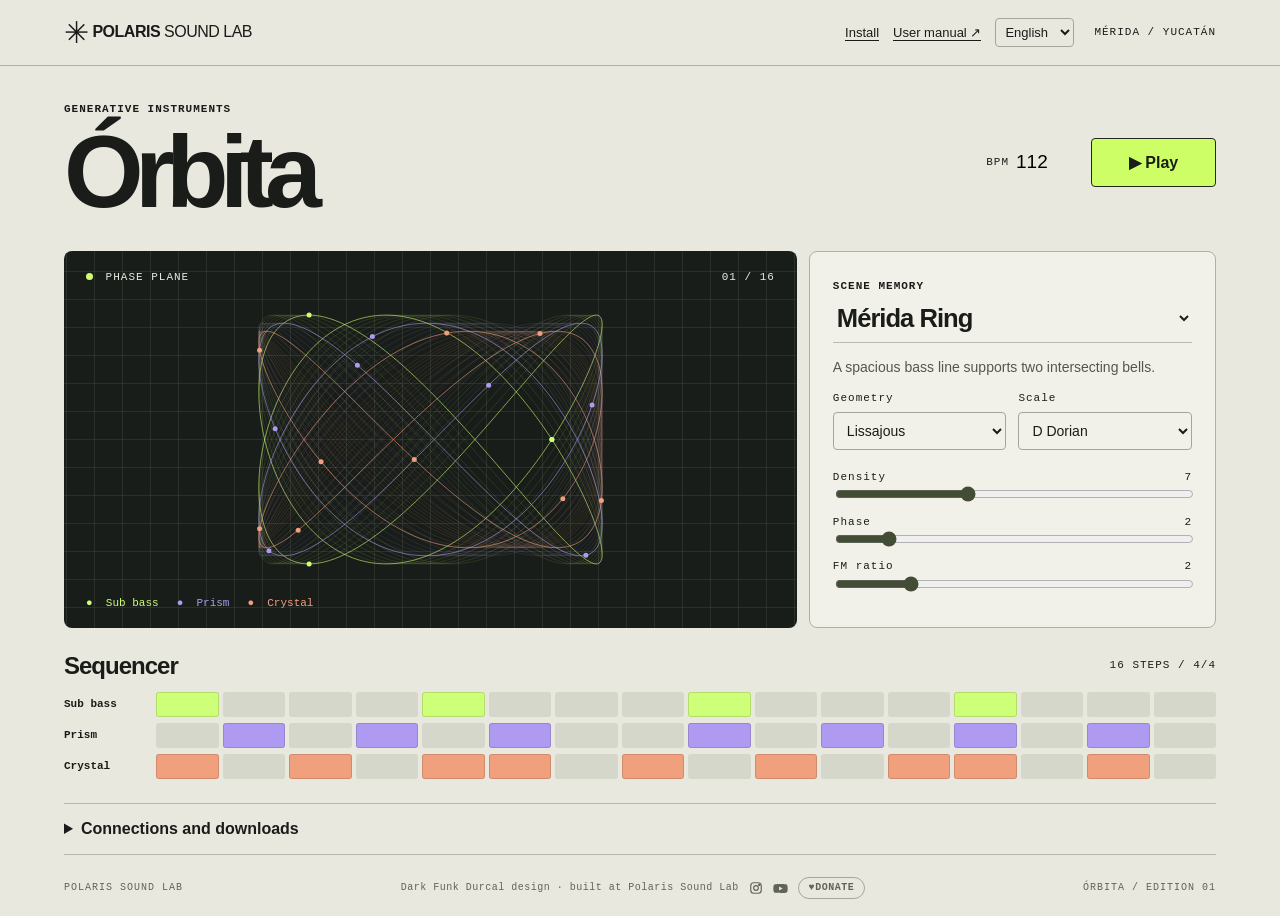
==== docs/index.html @ 74ba2cd2 "ORBITA: install guide page, illustrated 17-page manuals (EN, ES, EN+ES) with their sources, screensh" ====
<!doctype html><html lang="en"><meta charset="utf-8"><meta name="viewport" content="width=device-width,initial-scale=1"><meta name="theme-color" content="#171a18"><title>Órbita — Polaris Sound Lab</title><link rel="stylesheet" href="style.css">
<header><div class="brand"><b>✳</b> POLARIS <span>SOUND LAB</span></div><nav><a href="guide/">Instalar</a><a id="manual" href="Orbita-ES.pdf" target="_blank">Manual de usuario ↗</a><select id="language" aria-label="Idioma / Language"><option value="es">Español</option><option value="en">English</option></select></nav><span class="serial">MÉRIDA / YUCATÁN</span></header>
<main><section class="mast"><div><small>INSTRUMENTOS GENERATIVOS</small><h1>Órbita</h1></div><div class="transport"><label>BPM <input id="tempo" type="number" min="40" max="220" value="112"></label><button id="play" class="play">▶ &nbsp; Tocar</button></div></section>
<div class="rack"><section class="screen"><div class="screenhead"><span><i></i> PLANO DE FASE</span><output id="pos">01 / 16</output></div><canvas id="plot" aria-label="Órbitas de las tres voces y posiciones de sus notas"></canvas><div class="legend"><span class="c0">● &nbsp;Subgrave</span><span class="c1">● &nbsp;Prisma</span><span class="c2">● &nbsp;Cristal</span></div></section>
<section class="panel"><small>MEMORIA DE ESCENA</small><select id="scene" aria-label="Escena"></select><p id="desc"></p><div class="pair"><label>Geometría<select id="shape"><option>Lissajous</option><option>Rosa polar</option><option>Epiciclo</option></select></label><label>Escala<select id="scale"><option>Re dórico</option><option>Fa menor</option><option>La pentatónica</option></select></label></div><div class="sliders" id="sliders"></div></section></div>
<section class="seq"><div class="seqhead"><h2>Secuenciador</h2><small>16 PASOS / 4/4</small></div><div id="tracks"></div></section>
<details><summary>Conexiones y descargas</summary><div class="conn"><label>Salida MIDI <select id="out"><option value="">Sólo audio web</option></select></label><button id="connect">Detectar FM1 / MIDI</button><button id="midi">Exportar clip MIDI</button><a href="https://github.com/drophlex/ORBITA/releases/latest/download/ORBITA-mac.zip">Plug-in Mac (VST3 · AU) ↓</a><a href="Orbita-FM1.zip" download>Edición FM1 ↓</a><a href="guide/">Guía de instalación</a></div><p id="msg" role="status">Conecta el FM1 por USB y selecciona su salida para enviar las tres voces por los canales 1, 2 y 3. Escucha el hardware desde su propia salida.</p></details><footer>POLARIS SOUND LAB <span class="credit"><span>diseño de Dark Funk Durcal · construido en Polaris Sound Lab</span><a href="https://www.instagram.com/polaris.sound.lab/" target="_blank" rel="noopener" aria-label="Instagram"><svg viewBox="0 0 24 24" width="14" height="14" fill="none" stroke="currentColor" stroke-width="2"><rect x="3" y="3" width="18" height="18" rx="5"/><circle cx="12" cy="12" r="4"/><circle cx="17.5" cy="6.5" r="1" fill="currentColor"/></svg></a><a href="https://www.youtube.com/@PolarisSoundLab" target="_blank" rel="noopener" aria-label="YouTube"><svg viewBox="0 0 24 24" width="15" height="15" fill="currentColor"><path d="M23 7.2a3 3 0 0 0-2.1-2.1C19 4.6 12 4.6 12 4.6s-7 0-8.9.5A3 3 0 0 0 1 7.2 31 31 0 0 0 .5 12a31 31 0 0 0 .5 4.8 3 3 0 0 0 2.1 2.1c1.9.5 8.9.5 8.9.5s7 0 8.9-.5a3 3 0 0 0 2.1-2.1 31 31 0 0 0 .5-4.8 31 31 0 0 0-.5-4.8zM9.7 15.1V8.9l5.8 3.1z"/></svg></a><a class="don" href="https://www.paypal.com/donate/?business=drophlex%40gmail.com&amp;no_recurring=0&amp;item_name=ORBITA&amp;currency_code=USD" target="_blank" rel="noopener">♥ <span>DONAR</span></a></span><span>ÓRBITA / EDICIÓN 01</span></footer></main><script src="language.js"></script><script src="app.js"></script></html>
---- docs/style.css ----
*{box-sizing:border-box}body{margin:0;background:#e9e8df;color:#1a1c19;font:16px 'Inter',Arial,sans-serif}header,main{max-width:1320px;margin:auto;padding:0 5vw}header{display:flex;align-items:center;justify-content:space-between;height:66px;border-bottom:1px solid #b0b2a7}.brand{font-weight:900;letter-spacing:-.5px}.brand b{font:30px Arial;vertical-align:middle}.brand span{font-weight:400}.serial,small,label,.legend,.screenhead,footer,.track button{font:11px/1.4 'IBM Plex Mono',monospace;letter-spacing:1px}.mast,.seqhead,.screenhead,footer{display:flex;justify-content:space-between;align-items:center}.mast{padding:32px 0 24px}.mast small,.panel>small{font-weight:bold}h1{font-size:clamp(70px,8vw,118px);line-height:.95;letter-spacing:-.085em;margin:6px 0;font-weight:750}h1 span{font:18px Arial;vertical-align:top;margin-left:8px}.transport,.pair,.conn{display:flex;gap:12px;align-items:center}.transport label{display:flex;align-items:center;gap:5px}.transport input{background:transparent;border:0;font-size:19px;width:65px}button,select,a{font:inherit;color:inherit}button,select,.conn a{cursor:pointer;border:1px solid #a4a69b;border-radius:4px;padding:9px;background:transparent}.play{background:#cefe65;border:1px solid #24271d;min-width:125px;font-weight:700;padding:14px 20px}.rack{display:grid;grid-template-columns:1.8fr 1fr;gap:12px}.screen{background:#191d19;color:#e8ebe1;position:relative;border-radius:8px;min-height:370px;overflow:hidden}.screenhead,.legend{position:absolute;left:22px;right:22px;z-index:1}.screenhead{top:19px}.screenhead i{display:inline-block;width:7px;height:7px;background:#d0fc72;border-radius:100%;margin-right:5px}.legend{bottom:17px;display:flex;gap:18px;letter-spacing:0}.c0{color:#ceff78}.c1{color:#af9af1}.c2{color:#f1a07d}canvas{width:100%;height:100%;position:absolute;inset:0}.panel{border:1px solid #adb0a3;border-radius:8px;padding:23px;background:#f2f1e9}.panel>select{display:block;font-size:clamp(21px,2vw,30px);font-weight:bold;letter-spacing:-1px;width:100%;border:0;border-bottom:1px solid #b9bbad;border-radius:0;padding:9px 0}.panel p,details p{font-size:14px;line-height:1.45;color:#53584b}.pair label{flex:1;min-width:0}.pair select{display:block;font:14px Arial;width:100%;margin:5px 0 12px}.sliders label{display:block;margin:8px 0}.sliders output{float:right}.sliders input{width:100%;accent-color:#434c35;height:14px}.seq{margin:24px 0}.seqhead{margin-bottom:12px}.seqhead h2{font-size:24px;letter-spacing:-1px;margin:0}.track{display:grid;grid-template-columns:88px repeat(16,minmax(0,1fr));gap:4px;margin:6px 0}.track button{padding:0;height:25px;border:0;border-radius:3px;background:#d5d7cb}.track button:first-child{text-align:left;background:transparent;font-weight:bold;letter-spacing:0}.track button.on{background:var(--col);box-shadow:inset 0 0 0 1px #0002}.track button.current{outline:2px solid #363b30}.track.mute{opacity:.45}details{border-block:1px solid #b4b7aa;padding:16px 0}summary{cursor:pointer;font-weight:600}.conn{margin-top:15px;flex-wrap:wrap}.conn a{font-size:14px;text-decoration:none}footer{padding:22px 0;color:#606457;font-size:10px}button:focus-visible,select:focus-visible,a:focus-visible{outline:3px solid #8466aa}@media(max-width:720px){header,main{padding-inline:4vw}.mast{padding:20px 0 16px}.rack{grid-template-columns:1fr}.screen{min-height:295px}.panel{padding:15px}.sliders{display:grid;grid-template-columns:1fr 1fr;gap:12px}.track{grid-template-columns:61px repeat(16,minmax(0,1fr));gap:2px}.play{min-width:85px;padding:12px}.transport{gap:4px}.serial{font-size:9px}.legend{left:15px}.mast small{font-size:9px}.transport input{width:52px}.seq{margin:18px 0}}
@media(max-width:560px){.track{grid-template-columns:65px repeat(8,minmax(0,1fr));row-gap:3px;margin:10px 0}.track button{height:29px}.track button:first-child{grid-row:span 2;height:100%}.transport input{font-size:16px;width:49px}.legend{gap:12px}}
header nav{display:flex;align-items:center;gap:14px;margin-left:auto;margin-right:20px;font-size:13px}header nav a{text-decoration:none;border-bottom:1px solid}header nav select{padding:5px}@media(max-width:600px){header .serial{display:none}header nav{margin-right:0;gap:8px}.brand{font-size:13px}}

footer .credit{display:flex;align-items:center;gap:10px;letter-spacing:.5px}footer .credit a{color:#606457;text-decoration:none;display:inline-flex}footer .credit a:hover{color:#1a1c19}footer .don{border:1px solid #a4a69b;border-radius:99px;padding:3px 10px;font-weight:700}@media(max-width:720px){footer{flex-wrap:wrap;gap:8px}footer .credit>span{display:none}}
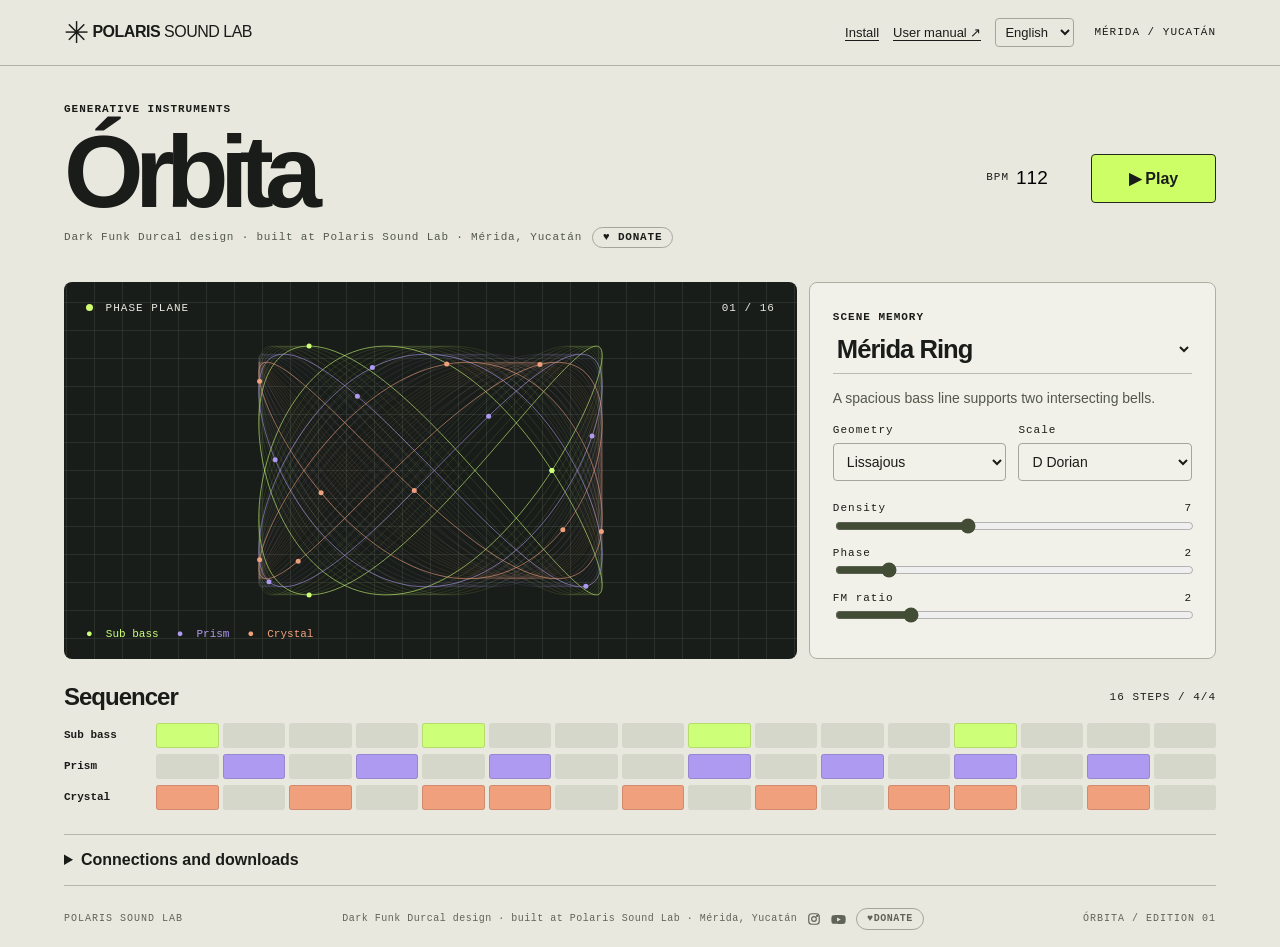
==== commit a5caf0b8: "ORBITA: 'Dark Funk Durcal design · built at Polaris Sound Lab · Mérida, Yucatán' with the donate but" ====
--- a/docs/index.html
+++ b/docs/index.html
@@ -1,7 +1,7 @@
 <!doctype html><html lang="en"><meta charset="utf-8"><meta name="viewport" content="width=device-width,initial-scale=1"><meta name="theme-color" content="#171a18"><title>Órbita — Polaris Sound Lab</title><link rel="stylesheet" href="style.css">
 <header><div class="brand"><b>✳</b> POLARIS <span>SOUND LAB</span></div><nav><a href="guide/">Instalar</a><a id="manual" href="Orbita-ES.pdf" target="_blank">Manual de usuario ↗</a><select id="language" aria-label="Idioma / Language"><option value="es">Español</option><option value="en">English</option></select></nav><span class="serial">MÉRIDA / YUCATÁN</span></header>
-<main><section class="mast"><div><small>INSTRUMENTOS GENERATIVOS</small><h1>Órbita</h1></div><div class="transport"><label>BPM <input id="tempo" type="number" min="40" max="220" value="112"></label><button id="play" class="play">▶ &nbsp; Tocar</button></div></section>
+<main><section class="mast"><div><small>INSTRUMENTOS GENERATIVOS</small><h1>Órbita</h1><div class="sig"><span>diseño de Dark Funk Durcal · creado en Polaris Sound Lab · Mérida, Yucatán</span><a class="don" href="https://www.paypal.com/donate/?business=drophlex%40gmail.com&amp;no_recurring=0&amp;item_name=ORBITA&amp;currency_code=USD" target="_blank" rel="noopener">♥ <span>DONAR</span></a></div></div><div class="transport"><label>BPM <input id="tempo" type="number" min="40" max="220" value="112"></label><button id="play" class="play">▶ &nbsp; Tocar</button></div></section>
 <div class="rack"><section class="screen"><div class="screenhead"><span><i></i> PLANO DE FASE</span><output id="pos">01 / 16</output></div><canvas id="plot" aria-label="Órbitas de las tres voces y posiciones de sus notas"></canvas><div class="legend"><span class="c0">● &nbsp;Subgrave</span><span class="c1">● &nbsp;Prisma</span><span class="c2">● &nbsp;Cristal</span></div></section>
 <section class="panel"><small>MEMORIA DE ESCENA</small><select id="scene" aria-label="Escena"></select><p id="desc"></p><div class="pair"><label>Geometría<select id="shape"><option>Lissajous</option><option>Rosa polar</option><option>Epiciclo</option></select></label><label>Escala<select id="scale"><option>Re dórico</option><option>Fa menor</option><option>La pentatónica</option></select></label></div><div class="sliders" id="sliders"></div></section></div>
 <section class="seq"><div class="seqhead"><h2>Secuenciador</h2><small>16 PASOS / 4/4</small></div><div id="tracks"></div></section>
-<details><summary>Conexiones y descargas</summary><div class="conn"><label>Salida MIDI <select id="out"><option value="">Sólo audio web</option></select></label><button id="connect">Detectar FM1 / MIDI</button><button id="midi">Exportar clip MIDI</button><a href="https://github.com/drophlex/ORBITA/releases/latest/download/ORBITA-mac.zip">Plug-in Mac (VST3 · AU) ↓</a><a href="Orbita-FM1.zip" download>Edición FM1 ↓</a><a href="guide/">Guía de instalación</a></div><p id="msg" role="status">Conecta el FM1 por USB y selecciona su salida para enviar las tres voces por los canales 1, 2 y 3. Escucha el hardware desde su propia salida.</p></details><footer>POLARIS SOUND LAB <span class="credit"><span>diseño de Dark Funk Durcal · construido en Polaris Sound Lab</span><a href="https://www.instagram.com/polaris.sound.lab/" target="_blank" rel="noopener" aria-label="Instagram"><svg viewBox="0 0 24 24" width="14" height="14" fill="none" stroke="currentColor" stroke-width="2"><rect x="3" y="3" width="18" height="18" rx="5"/><circle cx="12" cy="12" r="4"/><circle cx="17.5" cy="6.5" r="1" fill="currentColor"/></svg></a><a href="https://www.youtube.com/@PolarisSoundLab" target="_blank" rel="noopener" aria-label="YouTube"><svg viewBox="0 0 24 24" width="15" height="15" fill="currentColor"><path d="M23 7.2a3 3 0 0 0-2.1-2.1C19 4.6 12 4.6 12 4.6s-7 0-8.9.5A3 3 0 0 0 1 7.2 31 31 0 0 0 .5 12a31 31 0 0 0 .5 4.8 3 3 0 0 0 2.1 2.1c1.9.5 8.9.5 8.9.5s7 0 8.9-.5a3 3 0 0 0 2.1-2.1 31 31 0 0 0 .5-4.8 31 31 0 0 0-.5-4.8zM9.7 15.1V8.9l5.8 3.1z"/></svg></a><a class="don" href="https://www.paypal.com/donate/?business=drophlex%40gmail.com&amp;no_recurring=0&amp;item_name=ORBITA&amp;currency_code=USD" target="_blank" rel="noopener">♥ <span>DONAR</span></a></span><span>ÓRBITA / EDICIÓN 01</span></footer></main><script src="language.js"></script><script src="app.js"></script></html>
+<details><summary>Conexiones y descargas</summary><div class="conn"><label>Salida MIDI <select id="out"><option value="">Sólo audio web</option></select></label><button id="connect">Detectar FM1 / MIDI</button><button id="midi">Exportar clip MIDI</button><a href="https://github.com/drophlex/ORBITA/releases/latest/download/ORBITA-mac.zip">Plug-in Mac (VST3 · AU) ↓</a><a href="fm1/">Instalar en el FM1 ▸</a><a href="Orbita-FM1.zip" download>Edición FM1 ↓</a><a href="guide/">Guía de instalación</a></div><p id="msg" role="status">Conecta el FM1 por USB y selecciona su salida para enviar las tres voces por los canales 1, 2 y 3. Escucha el hardware desde su propia salida.</p></details><footer>POLARIS SOUND LAB <span class="credit"><span>diseño de Dark Funk Durcal · construido en Polaris Sound Lab</span><a href="https://www.instagram.com/polaris.sound.lab/" target="_blank" rel="noopener" aria-label="Instagram"><svg viewBox="0 0 24 24" width="14" height="14" fill="none" stroke="currentColor" stroke-width="2"><rect x="3" y="3" width="18" height="18" rx="5"/><circle cx="12" cy="12" r="4"/><circle cx="17.5" cy="6.5" r="1" fill="currentColor"/></svg></a><a href="https://www.youtube.com/@PolarisSoundLab" target="_blank" rel="noopener" aria-label="YouTube"><svg viewBox="0 0 24 24" width="15" height="15" fill="currentColor"><path d="M23 7.2a3 3 0 0 0-2.1-2.1C19 4.6 12 4.6 12 4.6s-7 0-8.9.5A3 3 0 0 0 1 7.2 31 31 0 0 0 .5 12a31 31 0 0 0 .5 4.8 3 3 0 0 0 2.1 2.1c1.9.5 8.9.5 8.9.5s7 0 8.9-.5a3 3 0 0 0 2.1-2.1 31 31 0 0 0 .5-4.8 31 31 0 0 0-.5-4.8zM9.7 15.1V8.9l5.8 3.1z"/></svg></a><a class="don" href="https://www.paypal.com/donate/?business=drophlex%40gmail.com&amp;no_recurring=0&amp;item_name=ORBITA&amp;currency_code=USD" target="_blank" rel="noopener">♥ <span>DONAR</span></a></span><span>ÓRBITA / EDICIÓN 01</span></footer></main><script src="language.js"></script><script src="app.js"></script></html>
--- a/docs/style.css
+++ b/docs/style.css
@@ -3,3 +3,4 @@
 header nav{display:flex;align-items:center;gap:14px;margin-left:auto;margin-right:20px;font-size:13px}header nav a{text-decoration:none;border-bottom:1px solid}header nav select{padding:5px}@media(max-width:600px){header .serial{display:none}header nav{margin-right:0;gap:8px}.brand{font-size:13px}}
 
 footer .credit{display:flex;align-items:center;gap:10px;letter-spacing:.5px}footer .credit a{color:#606457;text-decoration:none;display:inline-flex}footer .credit a:hover{color:#1a1c19}footer .don{border:1px solid #a4a69b;border-radius:99px;padding:3px 10px;font-weight:700}@media(max-width:720px){footer{flex-wrap:wrap;gap:8px}footer .credit>span{display:none}}
+.sig{display:flex;flex-wrap:wrap;align-items:center;gap:10px;margin:2px 0 10px;font:11px/1.4 'IBM Plex Mono',ui-monospace,monospace;letter-spacing:.8px;color:#53584b}.sig a{color:#53584b;text-decoration:none}.sig a:hover{color:#1a1c19}.sig .don{border:1px solid #a4a69b;border-radius:99px;padding:2px 10px;font-weight:700;color:#1a1c19}
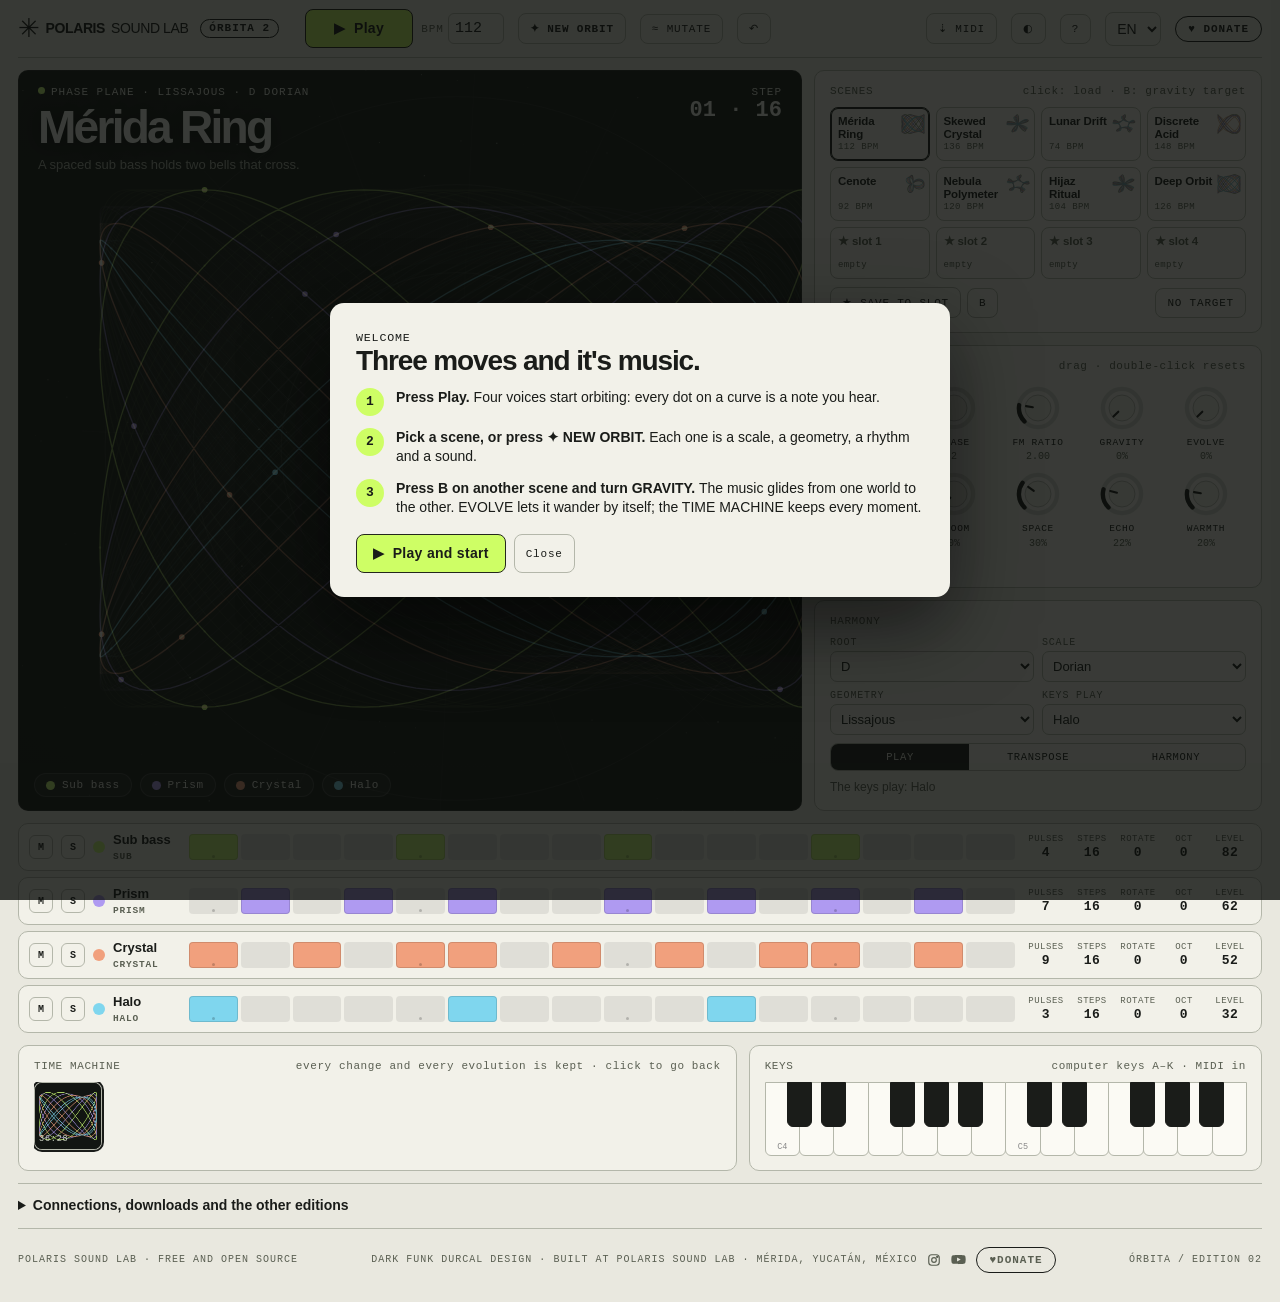
==== commit 72461fad: "ÓRBITA 2: one engine and one interface for the web and the plug-in - engine/orbita.h: four FM voices" ====
--- a/docs/index.html
+++ b/docs/index.html
@@ -1,7 +1,958 @@
-<!doctype html><html lang="en"><meta charset="utf-8"><meta name="viewport" content="width=device-width,initial-scale=1"><meta name="theme-color" content="#171a18"><title>Órbita — Polaris Sound Lab</title><link rel="stylesheet" href="style.css">
-<header><div class="brand"><b>✳</b> POLARIS <span>SOUND LAB</span></div><nav><a href="guide/">Instalar</a><a id="manual" href="Orbita-ES.pdf" target="_blank">Manual de usuario ↗</a><select id="language" aria-label="Idioma / Language"><option value="es">Español</option><option value="en">English</option></select></nav><span class="serial">MÉRIDA / YUCATÁN</span></header>
-<main><section class="mast"><div><small>INSTRUMENTOS GENERATIVOS</small><h1>Órbita</h1><div class="sig"><span>diseño de Dark Funk Durcal · creado en Polaris Sound Lab · Mérida, Yucatán</span><a class="don" href="https://www.paypal.com/donate/?business=drophlex%40gmail.com&amp;no_recurring=0&amp;item_name=ORBITA&amp;currency_code=USD" target="_blank" rel="noopener">♥ <span>DONAR</span></a></div></div><div class="transport"><label>BPM <input id="tempo" type="number" min="40" max="220" value="112"></label><button id="play" class="play">▶ &nbsp; Tocar</button></div></section>
-<div class="rack"><section class="screen"><div class="screenhead"><span><i></i> PLANO DE FASE</span><output id="pos">01 / 16</output></div><canvas id="plot" aria-label="Órbitas de las tres voces y posiciones de sus notas"></canvas><div class="legend"><span class="c0">● &nbsp;Subgrave</span><span class="c1">● &nbsp;Prisma</span><span class="c2">● &nbsp;Cristal</span></div></section>
-<section class="panel"><small>MEMORIA DE ESCENA</small><select id="scene" aria-label="Escena"></select><p id="desc"></p><div class="pair"><label>Geometría<select id="shape"><option>Lissajous</option><option>Rosa polar</option><option>Epiciclo</option></select></label><label>Escala<select id="scale"><option>Re dórico</option><option>Fa menor</option><option>La pentatónica</option></select></label></div><div class="sliders" id="sliders"></div></section></div>
-<section class="seq"><div class="seqhead"><h2>Secuenciador</h2><small>16 PASOS / 4/4</small></div><div id="tracks"></div></section>
-<details><summary>Conexiones y descargas</summary><div class="conn"><label>Salida MIDI <select id="out"><option value="">Sólo audio web</option></select></label><button id="connect">Detectar FM1 / MIDI</button><button id="midi">Exportar clip MIDI</button><a href="https://github.com/drophlex/ORBITA/releases/latest/download/ORBITA-mac.zip">Plug-in Mac (VST3 · AU) ↓</a><a href="fm1/">Instalar en el FM1 ▸</a><a href="Orbita-FM1.zip" download>Edición FM1 ↓</a><a href="guide/">Guía de instalación</a></div><p id="msg" role="status">Conecta el FM1 por USB y selecciona su salida para enviar las tres voces por los canales 1, 2 y 3. Escucha el hardware desde su propia salida.</p></details><footer>POLARIS SOUND LAB <span class="credit"><span>diseño de Dark Funk Durcal · construido en Polaris Sound Lab</span><a href="https://www.instagram.com/polaris.sound.lab/" target="_blank" rel="noopener" aria-label="Instagram"><svg viewBox="0 0 24 24" width="14" height="14" fill="none" stroke="currentColor" stroke-width="2"><rect x="3" y="3" width="18" height="18" rx="5"/><circle cx="12" cy="12" r="4"/><circle cx="17.5" cy="6.5" r="1" fill="currentColor"/></svg></a><a href="https://www.youtube.com/@PolarisSoundLab" target="_blank" rel="noopener" aria-label="YouTube"><svg viewBox="0 0 24 24" width="15" height="15" fill="currentColor"><path d="M23 7.2a3 3 0 0 0-2.1-2.1C19 4.6 12 4.6 12 4.6s-7 0-8.9.5A3 3 0 0 0 1 7.2 31 31 0 0 0 .5 12a31 31 0 0 0 .5 4.8 3 3 0 0 0 2.1 2.1c1.9.5 8.9.5 8.9.5s7 0 8.9-.5a3 3 0 0 0 2.1-2.1 31 31 0 0 0 .5-4.8 31 31 0 0 0-.5-4.8zM9.7 15.1V8.9l5.8 3.1z"/></svg></a><a class="don" href="https://www.paypal.com/donate/?business=drophlex%40gmail.com&amp;no_recurring=0&amp;item_name=ORBITA&amp;currency_code=USD" target="_blank" rel="noopener">♥ <span>DONAR</span></a></span><span>ÓRBITA / EDICIÓN 01</span></footer></main><script src="language.js"></script><script src="app.js"></script></html>
+<!doctype html>
+<html lang="en">
+<head>
+<meta charset="utf-8">
+<meta name="viewport" content="width=device-width,initial-scale=1,viewport-fit=cover">
+<meta name="theme-color" content="#171a18">
+<title>&#xd3;RBITA 2 &#xb7; Polaris Sound Lab</title>
+<meta name="description" content="&#xd3;RBITA 2: a generative FM instrument. Four voices play euclidean rhythms over a scale and draw their orbits. Free, for the web and as a VST3/AU plug-in.">
+<style>
+:root{--paper:#e9e8df;--card:#f2f1e9;--ink:#1a1c19;--mute:#5a5f52;--line:#b4b7aa;--screen:#121512;--screen2:#1b201b;--lime:#ceff78;--c0:#ceff78;--c1:#af9af1;--c2:#f1a07d;--c3:#7fd6ee;--accent:#cefe65;--mono:'IBM Plex Mono',ui-monospace,SFMono-Regular,Menlo,Consolas,monospace;--sans:'Inter',-apple-system,BlinkMacSystemFont,'Segoe UI',Arial,sans-serif;--r:10px}
+:root.night{--paper:#121412;--card:#1a1d1a;--ink:#e7eadf;--mute:#9aa091;--line:#353a33;--screen:#090b09;--screen2:#121512}
+*{box-sizing:border-box}html,body{margin:0;background:var(--paper);color:var(--ink);font:14px/1.4 var(--sans);-webkit-font-smoothing:antialiased}
+button,select,input{font:inherit;color:inherit}button{cursor:pointer}a{color:inherit}
+.mono,small,.lbl{font-family:var(--mono);letter-spacing:.8px}
+#app{max-width:1500px;margin:0 auto;padding:0 18px 20px}
+/* top bar */
+.top{display:flex;align-items:center;gap:14px;height:58px;border-bottom:1px solid var(--line);flex-wrap:nowrap}
+.brand{font-weight:900;letter-spacing:-.4px;white-space:nowrap;display:flex;align-items:center;gap:6px}.brand b{font:26px Arial}.brand span{font-weight:400}
+.brand em{font-style:normal;font-family:var(--mono);font-size:11px;letter-spacing:1px;border:1px solid var(--ink);border-radius:99px;padding:1px 8px;margin-left:6px}
+.transport{display:flex;align-items:center;gap:8px;margin-left:12px}
+.play{background:var(--accent);color:#1a1c19;border:1px solid #24271d;border-radius:8px;font-weight:800;min-width:108px;padding:9px 16px;letter-spacing:.3px}
+.play.on{background:#1a1c19;color:var(--accent)}
+.num{display:flex;align-items:center;gap:4px;font:11px var(--mono);letter-spacing:1px;color:var(--mute)}
+.num input{width:56px;background:transparent;border:1px solid var(--line);border-radius:6px;padding:6px;font:15px var(--mono);color:var(--ink);text-align:center}
+.tb{background:transparent;border:1px solid var(--line);border-radius:8px;padding:8px 11px;font:11px var(--mono);letter-spacing:.8px;white-space:nowrap}
+.tb:hover{border-color:var(--ink)}.tb.on{background:var(--ink);color:var(--paper);border-color:var(--ink)}
+.tb.big{font-weight:700}
+.sp{flex:1}
+.don{border:1px solid var(--ink);border-radius:99px;padding:6px 12px;font:700 11px var(--mono);letter-spacing:1px;text-decoration:none;white-space:nowrap}
+.don:hover{background:var(--ink);color:var(--paper)}
+select.lang{border:1px solid var(--line);background:transparent;border-radius:8px;padding:7px}
+/* main */
+.main{display:grid;grid-template-columns:minmax(0,1.75fr) minmax(330px,1fr);gap:12px;margin-top:12px}
+.screen{position:relative;background:radial-gradient(120% 90% at 50% 45%,var(--screen2),var(--screen));border-radius:var(--r);min-height:470px;overflow:hidden;color:#e8ebe1;box-shadow:inset 0 0 0 1px #ffffff10}
+.screen canvas{position:absolute;inset:0;width:100%;height:100%;cursor:crosshair}
+.ov{position:absolute;z-index:2;pointer-events:none;font:11px var(--mono);letter-spacing:1px}
+.ov.tl{left:20px;top:16px;max-width:60%}.ov.tr{right:20px;top:16px;text-align:right}
+.ov.tl h1{font:750 clamp(30px,3.6vw,52px)/1 var(--sans);letter-spacing:-.06em;margin:6px 0 6px;color:#f4f6ee;text-shadow:0 2px 18px #000c}
+.ov.tl p{font:13px/1.45 var(--sans);letter-spacing:0;color:#aab0a3;margin:0;max-width:440px}
+.ov i.dot{display:inline-block;width:7px;height:7px;border-radius:100%;background:var(--lime);margin-right:6px;vertical-align:1px}
+.ov.tr b{display:block;font:600 22px var(--mono);color:#f4f6ee;letter-spacing:0}
+.chips{position:absolute;left:16px;right:16px;bottom:14px;z-index:2;display:flex;gap:8px;flex-wrap:wrap}
+.chip{pointer-events:auto;background:#ffffff0c;border:1px solid #ffffff22;border-radius:99px;padding:5px 11px;color:#e8ebe1;font:11px var(--mono);letter-spacing:.6px;display:flex;align-items:center;gap:7px}
+.chip i{width:9px;height:9px;border-radius:100%;background:var(--col)}.chip.off{opacity:.35}.chip.sel{border-color:var(--col);background:#ffffff16}
+.gravbar{position:absolute;right:16px;bottom:14px;z-index:2;font:11px var(--mono);color:#cfd5c6;letter-spacing:1px;display:none;align-items:center;gap:8px;background:#0008;border-radius:99px;padding:5px 12px}
+.gravbar.show{display:flex}
+/* side */
+.side{display:flex;flex-direction:column;gap:12px;min-width:0}
+.card{background:var(--card);border:1px solid var(--line);border-radius:var(--r);padding:14px 15px}
+.card h3{margin:0 0 10px;font:700 11px var(--mono);letter-spacing:1.4px;display:flex;justify-content:space-between;align-items:center;gap:8px}
+.card h3 span{font-weight:400;color:var(--mute);letter-spacing:.6px}
+.scenes{display:grid;grid-template-columns:repeat(4,minmax(0,1fr));gap:6px}
+.sc{position:relative;border:1px solid var(--line);border-radius:8px;background:transparent;padding:7px 7px 6px;text-align:left;min-height:52px;display:flex;flex-direction:column;justify-content:space-between;overflow:hidden}
+.sc b{font:700 11.5px/1.15 var(--sans);letter-spacing:-.1px;padding-right:24px}.sc small{font-size:9px;color:var(--mute);letter-spacing:.4px}
+.sc canvas{position:absolute;right:3px;top:3px;width:26px;height:26px;opacity:.75}
+.sc.cur{border-color:var(--ink);box-shadow:inset 0 0 0 1px var(--ink)}.sc.tgt{background:repeating-linear-gradient(135deg,#0000 0 6px,#0000000c 6px 12px)}
+.sc.tgt::after{content:'B';position:absolute;right:6px;bottom:4px;font:700 10px var(--mono)}
+.sc.user b{color:var(--mute)}.sc.user.full b{color:var(--ink)}
+.row{display:flex;gap:6px;align-items:center;flex-wrap:wrap}.row.sb{justify-content:space-between}
+.hint{font-size:12px;color:var(--mute);margin:8px 0 0}
+.knobs{display:grid;grid-template-columns:repeat(5,minmax(0,1fr));gap:6px 4px}
+.knob{display:flex;flex-direction:column;align-items:center;gap:2px;user-select:none;touch-action:none;cursor:ns-resize;min-width:0}
+.knob svg{width:52px;height:52px;overflow:visible}.knob .lbl{font-size:9.5px;letter-spacing:.7px;text-align:center;white-space:nowrap;overflow:hidden;text-overflow:ellipsis;max-width:100%}
+.knob .val{font:10px var(--mono);color:var(--mute)}
+.knob.hero svg .arc{stroke:var(--ink)}
+.knob:focus-visible{outline:2px solid #8466aa;border-radius:8px}
+.sel2{display:grid;grid-template-columns:1fr 1fr;gap:8px}
+.sel2 label{display:flex;flex-direction:column;gap:3px;font:10px var(--mono);letter-spacing:.8px;color:var(--mute);min-width:0}
+.sel2 select{border:1px solid var(--line);border-radius:7px;padding:6px;background:transparent;font:13px var(--sans);letter-spacing:0;color:var(--ink);width:100%}
+.seg{display:flex;border:1px solid var(--line);border-radius:8px;overflow:hidden}.seg button{flex:1;border:0;background:transparent;padding:7px 4px;font:10.5px var(--mono);letter-spacing:.6px}.seg button.on{background:var(--ink);color:var(--paper)}
+/* lanes */
+.lanes{margin-top:12px;display:flex;flex-direction:column;gap:6px}
+.lane{display:grid;grid-template-columns:150px minmax(0,1fr) auto;gap:10px;align-items:center;background:var(--card);border:1px solid var(--line);border-radius:var(--r);padding:8px 10px;--col:var(--c0)}
+.lane.off{opacity:.5}.lane.sel{box-shadow:inset 3px 0 0 var(--col)}
+.lname{display:flex;align-items:center;gap:8px;min-width:0}
+.lname button.nm{border:0;background:transparent;font:700 13px var(--sans);padding:0;text-align:left;display:flex;align-items:center;gap:8px;min-width:0}
+.lname button.nm i{width:12px;height:12px;border-radius:100%;background:var(--col);flex:none;box-shadow:0 0 0 3px #0000}
+.lname small{font-size:9.5px;color:var(--mute)}
+.mbtn{border:1px solid var(--line);background:transparent;border-radius:6px;font:700 10px var(--mono);width:24px;height:24px;padding:0}
+.mbtn.on{background:var(--ink);color:var(--paper)}
+.cells{display:grid;gap:3px;grid-template-columns:repeat(16,minmax(0,1fr))}
+.cell{height:26px;border:0;border-radius:4px;background:#00000014;padding:0;position:relative}
+:root.night .cell{background:#ffffff12}
+.cell.on{background:var(--col);box-shadow:inset 0 0 0 1px #0002}
+.cell.now{outline:2px solid var(--ink);outline-offset:-1px}
+.cell.beat::before{content:'';position:absolute;left:50%;bottom:2px;width:3px;height:3px;margin-left:-1.5px;border-radius:100%;background:#0003}
+.cell.x{visibility:hidden}
+.lctl{display:flex;gap:4px;align-items:center}
+.mini{display:flex;flex-direction:column;align-items:center;font:9px var(--mono);letter-spacing:.5px;color:var(--mute);gap:1px;min-width:42px;user-select:none;touch-action:none;cursor:ns-resize}
+.mini b{font:600 13px var(--mono);color:var(--ink)}
+.mini:focus-visible{outline:2px solid #8466aa;border-radius:6px}
+.lctl select{border:1px solid var(--line);border-radius:6px;background:transparent;padding:4px;font:11px var(--mono)}
+/* drawer: one lane's sound */
+.drawer{margin-top:6px;background:var(--card);border:1px solid var(--line);border-radius:var(--r);padding:12px 14px;display:none}
+.drawer.open{display:block}
+.drawer .knobs{grid-template-columns:repeat(9,minmax(0,1fr))}
+.drawer h3{margin:0 0 10px;font:700 11px var(--mono);letter-spacing:1.4px;display:flex;align-items:center;gap:10px}
+/* bottom: time machine + keys */
+.bottom{display:grid;grid-template-columns:minmax(0,1.4fr) minmax(0,1fr);gap:12px;margin-top:12px}
+.tm{display:flex;gap:6px;overflow-x:auto;padding-bottom:4px;min-height:74px}
+.snap{flex:none;width:68px;height:68px;border:1px solid var(--line);border-radius:8px;background:var(--screen);position:relative;padding:0;overflow:hidden}
+.snap canvas{width:100%;height:100%}.snap small{position:absolute;left:4px;bottom:3px;color:#cfd5c6;font-size:8.5px}
+.snap.cur{outline:2px solid var(--ink)}
+.snap.empty{background:transparent;border-style:dashed;color:var(--mute);font:10px var(--mono);display:flex;align-items:center;justify-content:center;text-align:center}
+.keys{display:flex;height:74px;position:relative;user-select:none;touch-action:none}
+.k{flex:1;border:1px solid var(--line);border-radius:0 0 6px 6px;background:#fbfaf4;margin-right:-1px;position:relative}
+:root.night .k{background:#d9dcd2}
+.k.b{position:absolute;width:5.2%;height:60%;background:#1a1c19;border-color:#1a1c19;z-index:2;margin:0}
+.k.dn{background:var(--accent)!important}.k.held{background:#af9af1!important}
+.k span{position:absolute;bottom:3px;left:0;right:0;text-align:center;font:8.5px var(--mono);color:#888}
+/* connections */
+details.more{margin-top:12px;border-block:1px solid var(--line);padding:12px 0}
+details.more summary{cursor:pointer;font-weight:700}
+.links{display:flex;flex-wrap:wrap;gap:8px;margin-top:12px}.links a,.links button{border:1px solid var(--line);border-radius:8px;padding:8px 11px;text-decoration:none;background:transparent;font-size:13px}
+.links a:hover,.links button:hover{border-color:var(--ink)}
+#msg{font-size:12.5px;color:var(--mute);margin:10px 0 0}
+footer{display:flex;justify-content:space-between;align-items:center;gap:12px;padding:18px 0 4px;font:10px var(--mono);letter-spacing:1px;color:var(--mute);flex-wrap:wrap}
+footer .credit{display:flex;align-items:center;gap:10px}footer a{text-decoration:none;display:inline-flex}footer a:hover{color:var(--ink)}
+/* overlays */
+.veil{position:fixed;inset:0;background:#0b0d0bcc;z-index:50;display:none;align-items:center;justify-content:center;padding:20px}
+.veil.show{display:flex}
+.sheet{background:var(--card);color:var(--ink);border-radius:14px;max-width:620px;width:100%;padding:24px 26px;max-height:88vh;overflow:auto;box-shadow:0 30px 80px #0008}
+.sheet h2{margin:0 0 4px;font:800 28px/1.05 var(--sans);letter-spacing:-.04em}.sheet h4{margin:18px 0 6px;font:700 11px var(--mono);letter-spacing:1.3px}
+.sheet p,.sheet li{font-size:14px;line-height:1.5}.sheet ol{padding-left:20px;margin:6px 0}
+.sheet .go{margin-top:16px;display:flex;gap:8px;flex-wrap:wrap}
+.coachStep{display:flex;gap:12px;align-items:flex-start;margin:12px 0}.coachStep b{flex:none;width:28px;height:28px;border-radius:100%;background:var(--accent);color:#1a1c19;display:flex;align-items:center;justify-content:center;font:800 13px var(--mono)}
+.toast{position:fixed;left:50%;bottom:24px;transform:translateX(-50%) translateY(20px);background:#1a1c19;color:#eef1e6;border-radius:99px;padding:9px 16px;font:12px var(--mono);letter-spacing:.5px;opacity:0;transition:.25s;z-index:60;pointer-events:none}
+.toast.show{opacity:1;transform:translateX(-50%) translateY(0)}
+.plugonly{display:none}.isplug .plugonly{display:revert}.isplug .webonly{display:none}
+button:focus-visible,select:focus-visible,a:focus-visible,input:focus-visible{outline:2px solid #8466aa;outline-offset:1px}
+@media (max-width:1100px){.main{grid-template-columns:1fr}.screen{min-height:380px}.bottom{grid-template-columns:1fr}.drawer .knobs{grid-template-columns:repeat(6,minmax(0,1fr))}}
+@media (max-width:760px){#app{padding:0 10px 16px}.top{flex-wrap:wrap;height:auto;padding:8px 0;gap:8px}.transport{margin-left:0}.hidem{display:none}
+ .screen{min-height:320px}.lane{grid-template-columns:1fr;gap:6px}.lctl{flex-wrap:wrap}.knobs{grid-template-columns:repeat(5,minmax(0,1fr))}.drawer .knobs{grid-template-columns:repeat(4,minmax(0,1fr))}
+ .scenes{grid-template-columns:repeat(2,minmax(0,1fr))}.ov.tl{max-width:64%}.ov.tl h1{font-size:24px}.ov.tl p{display:none}.chips{bottom:10px}.gravbar{bottom:auto;top:84px;right:12px}}
+</style>
+</head>
+<body>
+<div id="app">
+<header class="top">
+  <div class="brand"><b>&#x2733;</b> POLARIS <span>SOUND LAB</span><em>&#xd3;RBITA 2</em></div>
+  <div class="transport">
+    <button id="play" class="play">&#x25b6;&nbsp; <span data-t>Play</span></button>
+    <label class="num">BPM <input id="bpm" type="number" min="40" max="220" value="112"></label>
+    <button id="sync" class="tb plugonly" data-t-title="Follow the DAW's tempo and transport">SYNC</button>
+  </div>
+  <button id="newOrbit" class="tb big" data-t-title="A new orbit: scale, geometry, rhythm and sound, all musical">&#x2726; <span data-t>NEW ORBIT</span></button>
+  <button id="mutate" class="tb hidem" data-t-title="Change a few things, keep the feel">&#x2248; <span data-t>MUTATE</span></button>
+  <button id="undo" class="tb hidem" data-t-title="Back one step in the time machine">&#x21b6;</button>
+  <div class="sp"></div>
+  <button id="drag" class="tb" data-t-title="Drag it onto a MIDI track (plug-in) or download it (web): 4 bars, one track per voice">&#x21e3; MIDI</button>
+  <button id="midiOut" class="tb plugonly" data-t-title="Send the notes out of the plug-in too, to play your other instruments (channels 1-4)">MIDI OUT</button>
+  <button id="theme" class="tb hidem" data-t-title="Paper or night">&#x25d0;</button>
+  <button id="helpBtn" class="tb" data-t-title="Quick guide">?</button>
+  <select id="lang" class="lang" aria-label="Language / Idioma"><option value="en">EN</option><option value="es">ES</option></select>
+  <a class="don" id="don" href="https://www.paypal.com/donate/?business=drophlex%40gmail.com&amp;no_recurring=0&amp;item_name=ORBITA&amp;currency_code=USD" target="_blank" rel="noopener">&#x2665; <span data-t>DONATE</span></a>
+</header>
+
+<div class="main">
+  <section class="screen" id="screen">
+    <canvas id="stage" aria-label="The orbits of the four voices"></canvas>
+    <div class="ov tl"><span><i class="dot"></i><span data-t>PHASE PLANE</span> &#xb7; <span id="geoName"></span></span><h1 id="sceneName">M&#xe9;rida Ring</h1><p id="sceneDesc"></p></div>
+    <div class="ov tr"><span data-t>STEP</span><b id="pos">01 &#xb7; 16</b><span id="evo"></span></div>
+    <div class="chips" id="chips"></div>
+    <div class="gravbar" id="gravbar">GRAVITY <b id="gravVal">0%</b> &#x2192; <span id="gravTgt"></span></div>
+  </section>
+  <aside class="side">
+    <div class="card"><h3><span class="t" data-t>SCENES</span><span data-t>click: load &#xb7; B: gravity target</span></h3><div class="scenes" id="scenes"></div>
+      <div class="row sb" style="margin-top:8px"><div class="row"><button class="tb" id="saveScene">&#x2605; <span data-t>SAVE TO SLOT</span></button><button class="tb" id="bMode" data-t-title="The next scene you click becomes GRAVITY's target">B</button></div><button class="tb" id="clearB" data-t>NO TARGET</button></div></div>
+    <div class="card"><h3><span data-t>MACROS</span><span data-t>drag &#xb7; double-click resets</span></h3><div class="knobs" id="macros"></div></div>
+    <div class="card"><h3><span data-t>HARMONY</span><span id="keyInfo"></span></h3>
+      <div class="sel2"><label><span data-t>ROOT</span><select id="root"></select></label><label><span data-t>SCALE</span><select id="scale"></select></label>
+      <label><span data-t>GEOMETRY</span><select id="geom"></select></label><label><span data-t>KEYS PLAY</span><select id="playLane"></select></label></div>
+      <div style="margin-top:8px" class="seg" id="keyMode"><button data-v="0" data-t>PLAY</button><button data-v="1" data-t>TRANSPOSE</button><button data-v="2" data-t>HARMONY</button></div>
+      <p class="hint" id="keyHint"></p></div>
+  </aside>
+</div>
+
+<section class="lanes" id="lanes"></section>
+<section class="drawer" id="drawer"><h3><i id="dDot" style="width:12px;height:12px;border-radius:100%;display:inline-block"></i><span id="dName"></span><select id="dModel" class="lang" style="padding:4px"></select><span class="sp"></span><button class="tb" id="dReset" data-t>RESET VOICE</button><button class="tb" id="dClose">&#x2715;</button></h3><div class="knobs" id="dKnobs"></div></section>
+
+<div class="bottom">
+  <div class="card"><h3><span data-t>TIME MACHINE</span><span data-t>every change and every evolution is kept &#xb7; click to go back</span></h3><div class="tm" id="tm"></div></div>
+  <div class="card"><h3><span data-t>KEYS</span><span id="kbInfo" data-t>computer keys A&#x2013;K &#xb7; MIDI in</span></h3><div class="keys" id="keys"></div></div>
+</div>
+
+<details class="more webonly" id="more"><summary data-t>Connections, downloads and the other editions</summary>
+  <div class="links">
+    <label class="num"><span data-t>MIDI OUTPUT</span> <select id="out" style="border:1px solid var(--line);border-radius:8px;padding:7px;background:transparent"><option value="" data-t>Browser audio only</option></select></label>
+    <button id="connect" data-t>Find FM-1 / MIDI</button>
+    <a href="https://github.com/drophlex/ORBITA/releases/latest/download/ORBITA-mac.zip"><span data-t>Mac plug-in (VST3 &#xb7; AU)</span> &#x2193;</a>
+    <a href="firmware/"><span data-t>&#xd3;RBITA on the FM-1 (beta)</span> &#x25b8;</a>
+    <a href="fm1/"><span data-t>Voices for the FM-1</span> &#x25b8;</a>
+    <a href="guide/"><span data-t>Install guide</span></a>
+    <a id="manual" href="Orbita-EN.pdf" target="_blank" rel="noopener"><span data-t>Manual</span> &#x2197;</a>
+    <a href="classic/"><span data-t>&#xd3;RBITA 1 (classic)</span></a>
+    <a href="https://github.com/drophlex/ORBITA">GitHub &#x2197;</a>
+  </div>
+  <p id="msg" data-t>Connect the FM-1 by USB and pick its output: the four voices go out on channels 1 to 4.</p>
+</details>
+
+<footer><span>POLARIS SOUND LAB &#xb7; <span data-t>FREE AND OPEN SOURCE</span></span>
+  <span class="credit"><span>DARK FUNK DURCAL DESIGN &#xb7; <span data-t>BUILT AT POLARIS SOUND LAB &#xb7; M&#xc9;RIDA, YUCAT&#xc1;N, M&#xc9;XICO</span></span>
+  <a href="https://www.instagram.com/polaris.sound.lab/" target="_blank" rel="noopener" aria-label="Instagram @polaris.sound.lab"><svg viewBox="0 0 24 24" width="14" height="14" fill="none" stroke="currentColor" stroke-width="2"><rect x="3" y="3" width="18" height="18" rx="5"/><circle cx="12" cy="12" r="4"/><circle cx="17.5" cy="6.5" r="1" fill="currentColor"/></svg></a>
+  <a href="https://www.youtube.com/@PolarisSoundLab" target="_blank" rel="noopener" aria-label="YouTube @PolarisSoundLab"><svg viewBox="0 0 24 24" width="15" height="15" fill="currentColor"><path d="M23 7.2a3 3 0 0 0-2.1-2.1C19 4.6 12 4.6 12 4.6s-7 0-8.9.5A3 3 0 0 0 1 7.2 31 31 0 0 0 .5 12a31 31 0 0 0 .5 4.8 3 3 0 0 0 2.1 2.1c1.9.5 8.9.5 8.9.5s7 0 8.9-.5a3 3 0 0 0 2.1-2.1 31 31 0 0 0 .5-4.8 31 31 0 0 0-.5-4.8zM9.7 15.1V8.9l5.8 3.1z"/></svg></a>
+  <a class="don" href="https://www.paypal.com/donate/?business=drophlex%40gmail.com&amp;no_recurring=0&amp;item_name=ORBITA&amp;currency_code=USD" target="_blank" rel="noopener">&#x2665; <span data-t>DONATE</span></a></span>
+  <span>&#xd3;RBITA / <span data-t>EDITION</span> 02</span></footer>
+</div>
+
+<div class="veil" id="coach"><div class="sheet">
+  <small data-t>WELCOME</small><h2 data-t>Three moves and it's music.</h2>
+  <div class="coachStep"><b>1</b><div><strong data-t>Press Play.</strong> <span data-t>Four voices start orbiting: every dot on a curve is a note you hear.</span></div></div>
+  <div class="coachStep"><b>2</b><div><strong data-t>Pick a scene, or press &#x2726; NEW ORBIT.</strong> <span data-t>Each one is a scale, a geometry, a rhythm and a sound.</span></div></div>
+  <div class="coachStep"><b>3</b><div><strong data-t>Press B on another scene and turn GRAVITY.</strong> <span data-t>The music glides from one world to the other. EVOLVE lets it wander by itself; the TIME MACHINE keeps every moment.</span></div></div>
+  <div class="go"><button class="play" id="coachGo">&#x25b6;&nbsp; <span data-t>Play and start</span></button><button class="tb" id="coachSkip" data-t>Close</button></div>
+</div></div>
+
+<div class="veil" id="help"><div class="sheet" id="helpBody"></div></div>
+<div class="toast" id="toast"></div>
+<script>
+const WASM_B64 = "AGFzbQEAAAABXBBgAX0AYAF/AX9gAn99AGABfwBgBH9/f38AYAR/fX19AGADf39/AGACf38Bf2AAAX9gAABgAn9/AGAFf39/fX8AYAR/f39/AX9gA399fwF9YAJ/fwF9YAN/f30AAy4tAAECAwMDBAUGAQcICAgIAgIJCQkDCgQGCwoGCAgICAcMDQgIDggJBwEHDwEBBQYBAYAEgAQGCQF/[base64]/AsAQfCOgIAAEIGAgIAAGkEAQfCOgIAANgKYx5aBAEHwjoCAACAAEIKAgIAAC9kKAQJ/IABBADoAhAwgAEGAgO65BDYCACAAQYgMakEAQYgi/AsAQaBqIQEDQCAAIAFqIgJB9MMAakIANwIAIAJB8MMAakEAOgAAIAJB/[base64]/PPO778/[base64]/[base64]/AM2AuC1lgEgAEIANwLktZYBIABB7LWWAWpCADcCACAAQfS1lgFqQgA3AgAgAEGAgID8AzYC/LWWASAAQgA3A4C2lgEgAEGItpYBakIANwMAIABBkLaWAWpCADcDACAAQYCAgPwDNgKYtpYBIABCADcCnLaWASAAQaS2lgFqQgA3AgAgAEGstpYBakIANwIAIABBgICA/AM2ArS2lgEgAEHItpYBakIANwMAIABBwLaWAWpCADcDACAAQgA3A7i2lgEgAEIANwLUtpYBIABBgICA/AM2AtC2lgEgAEHctpYBakIANwIAIABB5LaWAWpCADcCACAAQey2lgFqQgA3AgAgAEH0tpYBakIANwIAIABB/LaWAWpBADYCACAAQQE6AMy3lgEgAEEBOgC8t5YBIABBAToArLeWASAAQQE6AJy3lgEgAEGAgID8AzYCmLeWASAAQYCAgPwDNgKot5YBIABBgICA/[base64]/[base64]/D9dT6SIAiUQxhyMT+SIAiUQwAAgD+SIQgCQAJAIAlDAAD+QpIiCYtDAAAAT11FDQAgCaghCgwBC0GAgICAeCEKCyAAQfwuakMAAIA/IAggCkEXdL6UkyIIOAIAIARBADoAACADQgA3AAAgBUEANgAAIABBhC9qQQA6AAAgAEGgL2pCADcDACAAQZwvakF/[base64]/PPO778/[base64]/DBqIAcpAAA3AAAgAEHIMWpBmrPm9AM2AgAgAEHAMWpCzZmz7rPmzJk/NwMAIABBuDFqQoCAgICg4fWRPDcDACAAQbQxakEANgIAIABBrDFqQoCAgPzzzu+/PzcCACAAQdQxakIANwIAIABBzDFqQgA3AgAgAEHYMWogCDgCACAAQdwxaiABOAIAIARBADoAACADQgA3AAAgBUEANgAAIABB4DFqQQA6AAAgAEH8MWpCADcCACAAQfgxakF/[base64]/PPO778/[base64]/NwIAIABBlDRqQoCAgICg4fWRPDcCACAAQZA0akEANgIAIABBiDRqQoCAgPzzzu+/PzcDACAAQbA0akIANwMAIABBqDRqQgA3AwAgAEG0NGogCDgCACAAQbg0aiABOAIAIARBADoAACADQgA3AAAgBUEANgAAIABBvDRqQQA6AAAgAEHYNGpCADcDACAAQdQ0akF/[base64]/PPO778/[base64]/NwMAIABB8DZqQoCAgICg4fWRPDcDACAAQew2akEANgIAIABB5DZqQoCAgPzzzu+/PzcCACAAQYw3akIANwIAIABBhDdqQgA3AgAgAEGQN2ogCDgCACAAQZQ3aiABOAIAIARBADoAACADQgA3AAAgBUEANgAAIABBmDdqQQA6AAAgAEG0N2pCADcCACAAQbA3akF/[base64]/PPO778/[base64]/NwIAIABBzDlqQoCAgICg4fWRPDcCACAAQcg5akEANgIAIABBwDlqQoCAgPzzzu+/PzcDACAAQeg5akIANwMAIABB4DlqQgA3AwAgAEHsOWogCDgCACAAQfA5aiABOAIAIARBADoAACADQgA3AAAgBUEANgAAIABB9DlqQQA6AAAgAEGQOmpCADcDACAAQYw6akF/NgIAIABBmDpqQgA3AwAgAEGgOmpCADcDACAAQag6akIANwMAIABBsDpqQQA2AgAgAkIANwALIAJBADsBCCAAIAIpAQg3APU5IABB/TlqIAYpAQA3AAAgAEGEOmogBykAADcAACAAQdA6akGas+b0AzYCACAAQcg6akLNmbPus+bMmT83AwAgAEHAOmpCgICAgKDh9ZE8NwMAIABBvDpqQQA2AgAgAEG0OmpCgICA/PPO778/[base64]/NwMAIABBqDxqQoCAgICg4fWRPDcDACAAQaQ8akEANgIAIABBnDxqQoCAgPzzzu+/PzcCACAAQcQ8akIANwIAIABBvDxqQgA3AgAgAEHIPGogCDgCACAAQcw8aiABOAIAIARBADoAACADQgA3AAAgBUEANgAAIABB0DxqQQA6AAAgAEHsPGpCADcCACAAQeg8akF/[base64]/PPO778/[base64]/NwIAIABBhD9qQoCAgICg4fWRPDcCACAAQYA/akEANgIAIABB+D5qQoCAgPzzzu+/PzcDACAAQaA/akIANwMAIABBmD9qQgA3AwAgAEGkP2ogCDgCACAAQag/aiABOAIAIARBADoAACADQgA3AAAgBUEANgAAIABBrD9qQQA6AAAgAEHIP2pCADcDACAAQcQ/akF/NgIAIABB0D9qQgA3AwAgAEHYP2pCADcDACAAQeA/akIANwMAIABB6D9qQQA2AgAgAkIANwALIAJBADsBCCAAIAIpAQg3AK0/IABBtT9qIAYpAQA3AAAgAEG8P2ogBykAADcAACAAQYjAAGpBmrPm9AM2AgAgAEGAwABqQs2Zs+6z5syZPzcDACAAQfg/akKAgICAoOH1kTw3AwAgAEH0P2pBADYCACAAQew/[base64]/MAAakGas+b0AzYCACAAQfTAAGpCzZmz7rPmzJk/NwIAIABB7MAAakKAgICAoOH1kTw3AgAgAEHowABqQQA2AgAgAEHgwABqQoCAgPzzzu+/[base64]/PPO778/NwIAIABB/MEAakIANwIAIABB9MEAakIANwIAIABBgMIAaiAIOAIAIABBhMIAaiABOAIAIARBADoAACADQgA3AAAgBUEANgAAIABBiMIAakEAOgAAIABBpMIAakIANwIAIABBoMIAakF/[base64]/NwMAIABByMMAakKAgICAoOH1kTw3AwAgAEHEwwBqQQA2AgAgAEG8wwBqQoCAgPzzzu+/PzcCACAAQeTDAGpCADcCACAAQdzDAGpCADcCACAAQejDAGogCDgCACAAQezDAGogATgCACAAQZjZAGpBAEGA6jD8CwAgAEGcwzFqQQBBgOow/AsAIABBzK3iAGpBAEGAgAH8CwAgAEHQreMAakEAQYCAAfwLACAAQbiekwFqQQBBgJYB/AsAIABB2K3kAGpBAEGA7gX8CwAgAEHcm+oAakEAQYDuBfwLACAAQeCJ8ABqQQBBgO4F/AsAIABB5Pf1AGpBAEGA7gX8CwAgAEHo5fsAakEAQYDuBfwLACAAQezTgQFqQQBBgO4F/[base64]/w8gBEH/D0gbIgRBCCAEQQhKGzYCAAJAAkAgAUOpE1A8lCIIi0MAAABPXUUNACAIqCEEDAELQYCAgIB4IQQLIABB4LSWAWogBEH/DyAEQf8PSBsiBEEIIARBCEobNgIAAkACQCABQ/rtazuUIgiLQwAAAE9dRQ0AIAioIQQMAQtBgICAgHghBAsgAEHQtJYBaiAEQf8PIARB/w9IGyIEQQggBEEIShs2AgACQAJAIAFDdQKaO5QiCItDAAAAT11FDQAgCKghBAwBC0GAgICAeCEECyAAQcC0lgFqIARB/w8gBEH/D0gbIgRBCCAEQQhKGzYCAEMAAPxCQzuquL8gAUOPwvU9lEMAAIA/l5UiCCAIQwAA/[base64]/[base64]/lo+H10T03AgAgAEG0AmpCmrPm8IOAgIA/NwIAIABBxAFqQdLw+vgDNgIAIABB3AFqQoCAgICAgIDAPzcCACAAQeQBaiIBQoCAgPoDNwIAIABB7AFqIgJCgICAgICAgMDBADcCACAAQfQBakIANwIAIABB/AFqQoCAgPyDgIDAPzcCACAAQYQCakKAgID8g4CAwD83AgAgAEGMAmpCgICAgKCz5qw/[base64]/NwIAIABBiANqQs2Zs+7TmbOmPjcCACAAQegCakLmzJn7AzcCACAAQZgDakKAgID4AzcCACAAQZADakK9lNz2AzcCACAAQcQCakK4vZT4o7PmzD43AgAgAEGMA2pB+6i49QM2AgAgAEHgA2pCmrPm9IOAgMA/NwIAIABB2ANqIgFCzZmz9gM3AgAgAEHwA2pBmrPm9AM2AgAgAEHoA2pCzZmz7tOZs6Y+NwIAIABBqANqQgA3AgAgAEGgA2pCgICA/IOAgKA/[base64]/NwIAIABB7ANqQs2Zs/[base64]/XhtDAAAAAJciAUMAAAA/XQ0AIABBhAhqIQNBACEEA0AgA0GAfGoqAgAhBSADQYB4aioCACECAkACQAJAAkACQCAEQR9LDQAgBEEYSw0BQQEgBHQiBkGYoIAMcQ0DIAZB5ABxDQIgBEEIRw0BIAAgAjgCpAgMBAsgBEFgakH/[base64]/AX0BfwV9AX8BfQR/BH0FfAR9CH8EfQN/AX0CfwF9An8FfQl/An0BfwR9AX8BfQF/[base64]/MKXIgUgBY4iCJMiBUN7xa46lEM8lR08kiAFlENEWGM9kiAFlEPw/XU+kiAFlEMYcjE/kiAFlEMAAIA/kiEFAkACQCAIQwAA/kKSIgiLQwAAAE9dRQ0AIAioIQYMAQtBgICAgHghBgtDAAD8QkMYCRHBIAdDSOH6PpQiCSAGQRd0vkMAAGFElCAFlCIFlkMYCRHBlCAFQwAAgD9dGyAHlSIFIAVDAAD8Ql4bQwAA/MKXIgUgBY4iCJMiBUN7xa46lEM8lR08kiAFlENEWGM9kiAFlEPw/XU+kiAFlEMYcjE/kiAFlEMAAIA/kiEFAkACQCAIQwAA/kKSIgiLQwAAAE9dRQ0AIAioIQYMAQtBgICAgHghBgsgAEGsreIAakMAAIA/IAUgBkEXdL6UkyIFOAIAIABBpK3iAGogBTgCAEMAAPxCQxgJEcEgCSAAQcgIaioCAEMAwFrGlEMA4HZGkiIFlkMYCRHBlCAFQwAAgD9dGyAHlSIFIAVDAAD8Ql4bQwAA/MKXIgUgBY4iCJMiBUN7xa46lEM8lR08kiAFlENEWGM9kiAFlEPw/XU+kiAFlEMYcjE/kiAFlEMAAIA/kiEFAkACQCAIQwAA/kKSIgiLQwAAAE9dRQ0AIAioIQYMAQtBgICAgHghBgtDAACAPyAFIAZBF3S+lJMhCiAHQz7DrjeUIABBxAhqKgIAIgVDzczMP5RDzcwMP5KUIQsgAEH8nZMBaiEMQwAAgD8gBSAFlEMAABBBlEOamRk/kiAHlJUhDUEAIQYDQCAMIAo4AgAgBEHgAWogBmpDALCzRiALIAZBoIiAgABqKgIAlCIFIAVDALCzRl4bQwAAyEKXIgU4AgBDAAD8QiAFQ9pzH8GUIA2UIgUgBUMAAPxCXhtDAAD8wpciBSAFjiIIkyIFQ3vFrjqUQzyVHTySIAWUQ0RYYz2SIAWUQ/[base64]/[base64]/D9dT6SIAWUQxhyMT+SIAWUQwAAgD+SIQUCQAJAIAhDAAD+QpIiCItDAAAAT11FDQAgCKghBgwBC0GAgICAeCEGCyAAQbi3lgFqIAUgBkEXdL6UIgU4AgAgAEGot5YBaiAKOAIAIABByLeWAWogBTgCAEMAAPxCIAlDAAB6Q5ZDGAkRwZQgB5UiBSAFQwAA/[base64]/[base64]/lEMAAIA/kpQ4AgAgDEHUCWoqAgAhBSAAIAZqIhAgDEHICWoqAgAgECoCACIIk0MAAIA+lCAIkiIIOAIAIARBMGogBmpBgMnpfmogBTgCAEMAAPxCIAhDPqkDQZQiBSAFQwAA/[base64]/kiAAKgIAEIeAgIAAIA9BOGohDyAGQQRqIQYgDkHgAGoiDkGAA0cNAAsgAEHcCGoqAgAhCiAAQdQIaioCACELIABB0AhqKgIAIRIgAEHMCGoqAgAhEyAAQcAIaioCACENIABBuAhqKgIAIRQgAEGwCGoqAgAhBSAAKgIAIQgCQAJAAkAgAC0AlERFDQAgAC0AlURB/wFxDQELIAhDAABwQZQgACoChAiVIRUMAQsgCEMAAHBBlEMAAMhDIAAqAphEIgggCEMAAMhDXhtDAACgQZeVIRUgAC0AqERFDQAgAEEAOgCoRCAVuyIWRB+F61G4HtU/oiEXIABBiAhqKgIAuyEYAkACQCAAKwOgRCIZnSIaRAAAAAAAAPC/oCAaIBkgGmMbIhqZRAAAAAAAAOBBY0UNACAaqiEGDAELQYCAgIB4IQYLIBcgGKIhFyAGQQFxIQ4gACgC/[base64]/[base64]/liEnIA1DvXSTPpQhKCAFQ5qZmT+UISkgBUOamRk+lCEqIABBuJ6TAWohKyAAQZzDMWohLCAAQZjZAGohLSATQ5qZGT+UIS4gAEHQreMAaiEvIABBzK3iAGohMCAVQ8P1qD6UITFBACEyA0ACQCAALQD4Q0UNAAJAIAArA4BEIhogACsDiERjDQAgACgC/EMhBgNAIAAgBkEBaiIGNgL8QyAAIAYgMhCIgICAACAAIAArA4hEIDEgACoCiAiUIgWMIAUgACgC/[base64]/ag4FAAEHBAIDCyAGQcwAaiIMIAwqAgAgBkHgAGoqAgBDXI+CP5SSIgc4AgAgB0MAAIA/XQ0HIAZCgoCAgICAgMA/[base64]/kpQhRSA6KgIAQwrXoz2UIUYgBioCECAAKgIAlSEJQwAAgD8gPioCACJHQwAAgD6XlSFIIDsoAgAhSSA8KgIAIgiMIUpBACEMQQEhDgJAA0AgSiAIIA5BAXEiSxtDTpQEPJRDAACAP5JDAACAPyAIQwrXIzxeGyAJlCEFQwAAAAAhCgJAAkACQAJAAkAgSUF/ag4FAAEEAgMECyAGIAxBAnRqQSxqIg8qAgAiCiFMAkAgEEEBcQ0AQQAhDkMAAAAAIQtDAACAPyFMQaDPloEAIRADQCAQIAs4AgAgTEOx/38/lCALQ8YPSTuUkyFNIAtDsf9/P5QgTEPGD0k7lJIhCwJAAkAgDkH/AXFB/wFGDQAgTSFMDAELQwAAgD8gCyALlCBNIE2UkpGVIk4gTZQhTCBOIAuUIQsLIBBBBGohECAOQQFqIg5BgRBHDQALQQEhEEEAQQE6AKSPl4EAIA8qAgAhTAsCQAJAIAogCo6TQwAAAEWUIguLQwAAAE9dRQ0AIAuoIQ4MAQtBgICAgHghDgsgDkEAIA5BAEobIg5B/w8gDkH/D0kbIg5BAnQiEUGkz5aBAGoqAgAhTSARQaDPloEAaioCACEKIA8gTCAFQ2IQ4ECUkjgCACAKIE0gCpMgCyAOspOUkkMzM7M+lCEKDAMLIAYgDEECdGpBLGoiDyoCACIKIUwCQCAQQQFxDQBBACEOQwAAAAAhC0MAAIA/IUxBoM+WgQAhEANAIBAgCzgCACBMQ7H/fz+UIAtDxg9JO5STIU0gC0Ox/38/lCBMQ8YPSTuUkiELAkACQCAOQf8BcUH/AUYNACBNIUwMAQtDAACAPyALIAuUIE0gTZSSkZUiTiBNlCFMIE4gC5QhCwsgEEEEaiEQIA5BAWoiDkGBEEcNAAtBASEQQQBBAToApI+XgQAgDyoCACFMCwJAAkAgCiAKjpNDAAAARZQiC4tDAAAAT11FDQAgC6ghDgwBC0GAgICAeCEOCyAOQQAgDkEAShsiDkH/[base64]/P5QgC0PGD0k7lJMhTSALQ7H/fz+UIExDxg9JO5SSIQsCQAJAIA5B/wFxQf8BRg0AIE0hTAwBC0MAAIA/IAsgC5QgTSBNlJKRlSJOIE2UIUwgTiALlCELCyAQQQRqIRAgDkEBaiIOQYEQRw0AC0EBIRBBAEEBOgCkj5eBACAPKgIAIUwLAkACQCAKIAqOk0MAAABFlCILi0MAAABPXUUNACALqCEODAELQYCAgIB4IQ4LIA5BACAOQQBKGyIOQf8PIA5B/[base64]/P5QgC0PGD0k7lJMhTSALQ7H/fz+UIExDxg9JO5SSIQsCQAJAIA9B/wFxQf8BRg0AIE0hTAwBC0MAAIA/IAsgC5QgTSBNlJKRlSJOIE2UIUwgTiALlCELCyAQQQRqIRAgD0EBaiIPQYEQRw0AC0EBIRBBAEEBOgCkj5eBAAsCQAJAIAogCo6TQwAAAEWUIgqLQwAAAE9dRQ0AIAqoIQ8MAQtBgICAgHghDwsgESAPQQAgD0EAShsiD0H/DyAPQf8PSRsiD0ECdCJPQaTPloEAaioCACBPQaDPloEAaioCACILkyAKIA+yk5QgC5IiCjgCACBFIAqUIEiUIAxBHGoiDyoCAJIhCgJAIBBBAXENAEEAIRBDAAAAACELQwAAgD8hTEGgz5aBACERA0AgESALOAIAIExDsf9/P5QgC0PGD0k7lJMhTSALQ7H/fz+UIExDxg9JO5SSIQsCQAJAIBBB/wFxQf8BRg0AIE0hTAwBC0MAAIA/IAsgC5QgTSBNlJKRlSJOIE2UIUwgTiALlCELCyARQQRqIREgEEEBaiIQQYEQRw0AC0EBIRBBAEEBOgCkj5eBAAsCQAJAIAogCo6TQwAAAEWUIgqLQwAAAE9dRQ0AIAqoIREMAQtBgICAgHghEQsgEUEAIBFBAEobIhFB/w8gEUH/D0kbIhFBAnQiT0Gkz5aBAGoqAgAgT0Ggz5aBAGoqAgAiC5MgCiARspOUIAuSIQoCQCBJDQAgBioCNCELAkAgEEEBcQ0AQQAhEEMAAAAAIUxDAACAPyFNQaDPloEAIREDQCARIEw4AgAgTUOx/38/lCBMQ8YPSTuUkyFOIExDsf9/P5QgTUPGD0k7lJIhTAJAAkAgEEH/AXFB/wFGDQAgTiFNDAELQwAAgD8gTCBMlCBOIE6UkpGVIlAgTpQhTSBQIEyUIUwLIBFBBGohESAQQQFqIhBBgRBHDQALQQEhEEEAQQE6AKSPl4EACyAKQxSuRz+UIUwCQAJAIAsgC46TQwAAAEWUIgqLQwAAAE9dRQ0AIAqoIREMAQtBgICAgHghEQsgEUEAIBFBAEobIhFB/w8gEUH/[base64]/[base64]/w8gBkH/D0kbIgZBAnQiDEGkz5aBAGoqAgAgDEGgz5aBAGoqAgAiC5MgCiAGspOUIQoCQCAQQQFxDQBBoM+WgQAQiYCAgAAaQQEhEEEAQQE6AKSPl4EACyAFIAWUIQcgCiALkiEKAkACQCAIIAiOk0MAAABFlCIFi0MAAABPXUUNACAFqCEGDAELQYCAgIB4IQYLIAdDiC/2PpQiCCBClCAGQQAgBkEAShsiBkH/DyAGQf8PSRsiBkECdCIMQaTPloEAaioCACAMQaDPloEAaioCACILkyAFIAayk5QgC5KUIgUgNZIhNSAFIARBwABqIDlqKgIAIguUIDeSITcgBEEwaiA5aioCAEMAAAA/[base64]/kiAFIAVDAACAP14bIgU4AtStZCAFIQoCQCAQQQFxDQBBoM+WgQAQiYCAgAAaQQEhEEEAQQE6AKSPl4EAIAAqAtStZCEKIAAqAgAhCAsCQAJAIAUgBY6TQwAAAEWUIgWLQwAAAE9dRQ0AIAWoIQYMAQtBgICAgHghBgsgBkEAIAZBAEobIgZB/w8gBkH/[base64]/w9JGyIGQQJ0IgxBpM+WgQBqKgIAIAxBoM+WgQBqKgIAIgiTIAUgBrKTlCAIkkMK1yM7lENCYOU7kiALlCIFIAVDAMB/RV4bQwAAgD+XIgiLQwAAAE9dRQ0AIAioIQYMAQtBgICAgHghBgsgLiAvIAYgACgC0K1kIg5rIgwgDiAGQX9zaiIPQQAgD0EAShtqQYAgakGA4P//A3EgD2pBAnRqKgIAIgsgNEPNzEy+lJIgC0MAACDAlCAvIAwgDiAGayIGQQAgBkEAShtqQf8fakGA4P//A3EgBmpBAnRqKgIAIg2SIC8gDCAGQX5qIg5BACAOQQBKG2pBgSBqQYDg//8DcSAOakECdGoqAgAiBSAFkpIgLyAMIAZBfWoiBkEAIAZBAEobakGCIGpBgOD//wNxIAZqQQJ0aioCACIHQwAAAL+UkiAHIA2TQwAAAD+UIAsgBZNDAADAP5SSIAggCI+TIgiUkiAIlCAFIA2TQwAAAD+UkiAIlJKUIQUCQAJAQwDAf0UgCiAKQwDAf0VeG0MAAIA/lyIIi0MAAABPXUUNACAIqCEGDAELQYCAgIB4IQYLIAUgNJIhNCAuIDAgBiAAKALMrWMiDmsiDCAOIAZBf3NqIg9BACAPQQBKG2pBgCBqQYDg//8DcSAPakECdGoqAgAiCiA1Q83MTL6UkiAKQwAAIMCUIDAgDCAOIAZrIgZBACAGQQBKG2pB/x9qQYDg//8DcSAGakECdGoqAgAiC5IgMCAMIAZBfmoiDkEAIA5BAEobakGBIGpBgOD//wNxIA5qQQJ0aioCACIFIAWSkiAwIAwgBkF9aiIGQQAgBkEAShtqQYIgakGA4P//A3EgBmpBAnRqKgIAIg1DAAAAv5SSIA0gC5NDAAAAP5QgCiAFk0MAAMA/[base64]/[base64]/[base64]/[base64]/[base64]/[base64]/kpQgBZIiBTgC0LeWASAAIAUgDZMgACoC1LeWAUNSuH4/[base64]/[base64]/[base64]/lCAFIAWUIgVDAADYQZKUIAVDAAAQQZRDAADYQZKVIQsLQwAAgD8hDSAAQ5MYZD8gCIsgCyAelCAKkyAnlCAKkiILi5ciBZVDAACAPyAFQ5MYZD9eGyIFIAAqAuC3lgEiCkMj+H8/[base64]/lCIIOAIAIAAgACgC6LeWAUEBajYC6LeWASAAIAAoAowuIgZBAWo2AowuIAAgCCAIlCAFIAWUkkMAAAA/lCAAKgLkt5YBkjgC5LeWAQJAIAZBAUgNACAAQQA2AowuIAAgACgCiC4iBkEBakH/A3E2AoguIAAgBkECdGoiBkGIDmogBTgCACAGQYgeaiAIOAIACyAyQQFqIjIgA0cNAAsLAkACQCAAKAKUWUEBTg0AQQAhDwwBCyAAQZTVAGohBiADQX9qIRFBACEMQQAhDwNAIAZBBGoiDiAOKAIAIhAgA2siDjYCAAJAAkAgDkF/Sg0AIAAoApBVIg5B/[base64]///wNxQYCAgPwDcr4iBUMAAIC/kiAFQwAAgD+SlSIFQzuqOECUIAUgBZQiBUM5juM9lEMkSRI+kiAFlEPNzEw+kiAFlEOrqqo+kiAFlEMAAIA/kpQgBkEXdkH/AXFBgX9qspJDwqhAQJQhBQsgAEIANwLkt5YBIAAgBTgC7LeWAQtDAAAAACEFAkAgACoC4LeWASIIQwAAgD9gDQBDH6Y9xCEFIAhDAAAAAF8NACAIvCIGQf///wNxQYCAgPwDcr4iBUMAAIC/kiAFQwAAgD+SlSIFQzuqOECUIAUgBZQiBUM5juM9lEMkSRI+kiAFlEPNzEw+kiAFlEOrqqo+kiAFlEMAAIA/kpQgBkEXdkH/AXFBgX9qspJDwqjAQJQhBQsgACAFOALwt5YBIAAgACgC/[base64]/[base64]/[base64]/[base64]/EMiDkEASCEGAkACQCAAQdQKaioCACIFi0MAAABPXUUNACAFqCEMDAELQYCAgIB4IQwLAkACQCAGRQ0AQwAAgL8hBQwBCyAOIAxvsiEFCyAAQcAMaiAFOAIAIABB0AxqIABB/[base64]/[base64]/AX0CfwN9QwAAoEAgA0NmZuY+lCABlkMAAAA/lCABQwAAIEFdGyADlSEBAkBBAC0ApI+XgQAiBEEBcQ0AQaDPloEAEImAgIAAGkEAQQE6AKSPl4EAQQEhBAsCQAJAIAEgAY6TQwAAAEWUIgWLQwAAAE9dRQ0AIAWoIQYMAQtBgICAgHghBgsgBkEAIAZBAEobIgZB/w8gBkH/D0kbIgdBAnQiBkGkz5aBAGoqAgAhCCAGQaDPloEAaioCACEDAkAgBEEBcQ0AQaDPloEAEImAgIAAGkEAQQE6AKSPl4EACwJAAkAgAUMAAIA+kiIBIAGOk0MAAABFlCIJi0MAAABPXUUNACAJqCEGDAELQYCAgIB4IQYLIAZBACAGQQBKGyIGQf8PIAZB/[base64]/[base64]/[base64]/XRtqIgdBAiAHQQJIGyIHQX4gB0F+Shs2ArxEDAELIAAgBzYC9EMgAEMAAAA/IAZDAAAAM5RDAACAvpIgACoCwESSIgYgBkMAAAA/XhtDAAAAv5c4AsBECyAAQZTVAGohCUMAAIA/IASVIQogBUPNzFxBlCELQQAhCANAAkAgCEEYbEECdCAAaiIHQYQJaioCAEMAAAA/[base64]/A+IQYgBSAEQ65HYT6UXQ0CDAMLQ4XrUT8hBiAFIARDmpkZPpRgRQ0CDAELIA5FDQEgACgC9EMhDEOF61E/[base64]/wBIGyIOQQAgDkEAShshDQsgACAMQQ10IAxzIgxBEXYgDHMiDEEFdCAMcyIMNgL0Q0MAAIA/IAYgAyoCDEOamRk/lEOamZm+kiAHQdwJaioCAJSSIAxBCHazQ4/CdTKUQ4/[base64]/AUoNACAAIAdBAWo2ApBVIAAgB0EDdGoiB0GUxQBqIAI2AgAgB0GSxQBqIA06AAAgB0GRxQBqIAg6AAAgB0GQxQBqQQE6AAACQAJAIARDAAD+QpQiBItDAAAAT11FDQAgBKghDAwBC0GAgICAeCEMCyAHQZPFAGogDEH/[base64]/IQQDQCADIAI4AgAgBEOx/38/lCACQ8YPSTuUkyEFIARDxg9JO5QgAkOx/38/lJIhAgJAAkAgAUH/AXFB/wFGDQAgBSEEDAELQwAAgD8gAiAClCAFIAWUkpGVIgYgBZQhBCAGIAKUIQILIANBBGohAyABQQFqIgFBgRBHDQALIAAL1wQDAX8BfQV/[base64]////B3EhCEEBIQBBACECA0AgAkEBIABBf2oiAXRBAEEBIAEgBHB0IAdxG3JBASAAdEEAQQEgACAEcHQgB3EbciECIABBAWohASAAQQJqIgUhACABIAhHDQALIAVBf2ohAAsgBkUNACACQQEgAHRBAEEBIAAgBHB0IAdxG3IhAgsgAkH//wNxCwgAQaDHloEACwgAQaDLloEACw4AQQAoApjHloEAQQRqCwUAQYABC8UBAgJ/AX0CQCAAQf8ASw0AQQAoApjHloEAIQICQAJAIABBH0sNACAAQQxsQdCJgIAAaiEDDAELIABBYGpB/wFxQRhwQQxsQdCMgIAAaiEDCyACIABBAnRqQQRqIAMqAgAiBCADKgIEIAGWIAQgAV4bOAIAAkAgAEEgSQ0AIABBYGoiACAAQf8BcUEYbiIAQRhsa0H/AXFBfWpBAksNASACIABqQbLEAGpBADoAAA8LIABBe2pBAUsNAEEAQQA2AaLTgIAACwuAAQICfwF9AkAgAEH/[base64]/NgLs0oCAAEEAQQE6AOjSgIAAQQAoApjHloEAIgBCADcDgEQgAEGIxABqQgA3AwALC+QBAQV/QQBBADoA6NKAgABBACgCmMeWgQAiABCUgICAAAJAQQAoAoTogIAAIgFBAUgNAEEAKAKA5ICAACICQf8BSg0AIABBlNUAaiEDQQEhBANAAkAgAkH/[base64]/DgYBAAAAAAEACyAAQQQ2AoA/CyAAQX42AtA+CwJAIAAtAKw/[base64]/[base64]/NOAgABBAEEAOwG404CAACAEQQFIDQMgBEEBcSEGAkAgBEEBRw0AQQAhBQwCCyACQdDEAGohASAEQf7///[base64]/[base64]/ACACQf8ASBsiBUEAIAVBAEobOgAACyAAIARBAnRqIgRBlLiWAWpBgICA/[base64]/[base64]///wNxQYCAgPwDcr4iA0MAAIC/kiADQwAAgD+SlSIDQzuqOECUIAMgA5QiA0M5juM9lEMkSRI+kiADlEPNzEw+kiADlEOrqqo+kiADlEMAAIA/kpQgAkEXdkH/AXFBgX9qspJDzcwMQJQiAyADQwAA/EJeG0MAAPzClyIDIAOOIg2TIgNDe8WuOpRDPJUdPJIgA5RDRFhjPZIgA5RD8P11PpIgA5RDGHIxP5IgA5RDAACAP5IhAwJAAkAgDUMAAP5CkiINi0MAAABPXUUNACANqCECDAELQYCAgIB4IQILIAJBF3S+QwAAQECUIAOUQ28SgzqSIQMLQ4/C9TwhDQJAIAFBvAlqKgIAIg5DAAAAAF8NAEMAAPxCIA68IgFB////A3FBgICA/ANyviINQwAAgL+SIA1DAACAP5KVIg1DO6o4QJQgDSANlCINQzmO4z2UQyRJEj6SIA2UQ83MTD6SIA2UQ6uqqj6SIA2UQwAAgD+SlCABQRd2Qf8BcUGBf2qykiINIA2SIg0gDUMAAPxCXhtDAAD8wpciDSANjiIOkyINQ3vFrjqUQzyVHTySIA2UQ0RYYz2SIA2UQ/D9dT6SIA2UQxhyMT+SIA2UQwAAgD+SIQ0CQAJAIA5DAAD+QpIiDotDAAAAT11FDQAgDqghAQwBC0GAgICAeCEBCyABQRd0vkMAAMBAlCANlEOPwvU8kiENCyAAIAVBAnRqIgVBwAlqKgIAIQ9DCtcjPCEOAkAgBUHECWoqAgAiEEMAAAAAXw0AQwAA/EIgELwiBUH///8DcUGAgID8A3K+Ig5DAACAv5IgDkMAAIA/kpUiDkM7qjhAlCAOIA6UIg5DOY7jPZRDJEkSPpIgDpRDzcxMPpIgDpRDq6qqPpIgDpRDAACAP5KUIAVBF3ZB/wFxQYF/arKSIg4gDpIiDiAOQwAA/[base64]/IAAqAgAgDUNmZiY/lEMK16M8kpSVIgMgA0MAAPxCXhtDAAD8wpciAyADjiIQkyIDQ3vFrjqUQzyVHTySIAOUQ0RYYz2SIAOUQ/D9dT6SIAOUQxhyMT+SIAOUQwAAgD+SIQMCQAJAIBBDAAD+QpIiEItDAAAAT11FDQAgEKghAAwBC0GAgICAeCEACyAHIAMgAEEXdL6UOAJEQwAA/EJDO6q4vyAPQ5qZmT6UIg8gDpSVIgMgA0MAAPxCXhtDAAD8wpciAyADjiIOkyIDQ3vFrjqUQzyVHTySIAOUQ0RYYz2SIAOUQ/D9dT6SIAOUQxhyMT+SIAOUQwAAgD+SIQMCQAJAIA5DAAD+QpIiDotDAAAAT11FDQAgDqghAAwBC0GAgICAeCEACyAHQegAakMAAIA/IAMgAEEXdL6UkzgCAEMAAPxCQzuquL8gDyANQ28SgzqXlJUiAyADQwAA/[base64]/[base64]/[base64]/[base64]/[base64]/wAgAEH/AEgbIgBBACAAQQBKGwuqCQMBfQF/AX0gAUOD+SI+lCEDAkACQAJAAkAgAA4DAAECAwsgAyACQQFqspQhAQJAQQAtAKSPl4EAQQFxDQBBoM+WgQAQiYCAgAAaQQBBAToApI+XgQALAkACQCABIAGOk0MAAABFlCIBi0MAAABPXUUNACABqCEADAELQYCAgIB4IQALIABBACAAQQBKGyIAQf8PIABB/w9JGyIAQQJ0IgJBpM+WgQBqKgIAIAJBoM+WgQBqKgIAIgOTIAEgALKTlCADkg8LIAFDg/miPpQhAQJAQQAtAKSPl4EAIgJBAXENAEGgz5aBABCJgICAABpBAEEBOgCkj5eBAEEBIQILAkACQCABQwAAgD6SIgEgAY6TQwAAAEWUIgGLQwAAAE9dRQ0AIAGoIQAMAQtBgICAgHghAAsgAEEAIABBAEobIgBB/w8gAEH/D0kbIgBBAnQiBEGkz5aBAGoqAgAgBEGgz5aBAGoqAgAiBZMgASAAspOUIQECQCACQQFxDQBBoM+WgQAQiYCAgAAaQQBBAToApI+XgQALIAEgBZIhBQJAAkAgAyADjpNDAAAARZQiAYtDAAAAT11FDQAgAaghAAwBC0GAgICAeCEACyAAQQAgAEEAShsiAEH/[base64]/DyAAQf8PSRsiAEECdCIEQaTPloEAaioCACAEQaDPloEAaioCACIFkyABIACyk5QgBZJDg/kiPpQgA5IhAQJAIAJBAXENAEGgz5aBABCJgICAABpBAEEBOgCkj5eBAAsCQAJAIAEgAY6TQwAAAEWUIgGLQwAAAE9dRQ0AIAGoIQAMAQtBgICAgHghAAsgAEEAIABBAEobIgBB/w8gAEH/[base64]/w9JGyIAQQJ0IgRBpM+WgQBqKgIAIARBoM+WgQBqKgIAIgWTIAMgALKTlCEDIAFDg/miPZQhAQJAIAJBAXENAEGgz5aBABCJgICAABpBAEEBOgCkj5eBAAsgAyAFkiEDAkACQCABQwAAgD6SIgEgAY6TQwAAAEWUIgGLQwAAAE9dRQ0AIAGoIQAMAQtBgICAgHghAAsgAEEAIABBAEobIgBB/w8gAEH/[base64]/lEOamZm+kpRDrkfQQpIiA4tDAAAAT11FDQAgA6ghAAwBC0GAgICAeCEACyACQRBqJICAgIAAIABB/wAgAEH/AEgbIgJBCiACQQpKGwsjAEEAIAI4ArDTgIAAQQAgATYCrNOAgABBACAANgKo04CAAAsWAEEAKAKYx5aBACAAakGyxABqLQAACxkAQQAoApjHloEAIABBAXRqQarEAGovAQALC/gGAQBBgAgL8AYAAIA/AAAAQAAAQEAAAIBAAADAQAAAAEGrqqo/q6oqQADgiUQA4J9EAGCyRAAgyEQAoN9EAOD5RACwCUUAsBZFZmbmPpqZ2T/NzCxAZmZmP83MTECamZk/[base64]/NzAw/AAAAAAAAgD+amZk+AAAAAAAAgD/NzAw/AAAAAAAAgD9mZuY+AAAAAAAAgD8AAIA+AAAAAAAAgD+amRk/AAAAAAAAgD/NzEw+AACAvwAAgD8AAAAAAAAAAAAAgD/sUTg/AAAAAAAAAEAAAAAAAAAAAAAAQEAAAEBAAAAAAAAAgD+amRk+AAAAAAAAgD8AAAAAAAAAAAAAgD8AAAAAAAAAAAAAgD8AAAAAAAAAAAAAgD8AAAAAAAAAAAAAgD8AAAAAAAAAAAAAgD8AAAAAAAAAAAAAgD8AAIA/AAAAAAAAgD8AAEA/AACAvwAAgD8AAAAAAAAAwQAAAEEAAAAAAAAAQAAAgEEAAIBBAABwwQAAcEEAAAAAAAAAwAAAAEAAAAAAAAAAAAAAgD8AAIA/zczMPQAAAEEAAIA/AACAPgAAgEAAAIA/AAAAAAAAAEAAAIA/AAAAAAAAgD8AAAAAAAAAAAAAgD+amVk/AAAAAAAAgD/NzEw9AAAAAAAAgD/NzMw+AAAAAAAAgD8AAAAAAAAAAAAAgD+amZk+AAAAAAAAgD8AAIA/AAAAAAAAgD/NzMw9AAAAAAAAgD/NzEw+AAAAAAAAgD+amZk+AAAAAAAAgD8AAAAAAAAAAAAAgD8AAAA/[base64]";
+
+/* ---- i18n.js ---- */
+/* i18n.js \u2014 English by default, Espa\u00f1ol one click away */
+'use strict';
+const ES = {
+  'Play': 'Tocar', 'Stop': 'Detener', 'NEW ORBIT': 'NUEVA \u00d3RBITA', 'MUTATE': 'MUTAR', 'DONATE': 'DONAR',
+  'PHASE PLANE': 'PLANO DE FASE', 'STEP': 'PASO', 'SCENES': 'ESCENAS', 'click: load \u00b7 B: gravity target': 'clic: cargar \u00b7 B: destino de gravedad',
+  'SAVE TO SLOT': 'GUARDAR EN RANURA', 'NO TARGET': 'SIN DESTINO', 'MACROS': 'MACROS', 'drag \u00b7 double-click resets': 'arrastra \u00b7 doble clic restablece',
+  'HARMONY': 'ARMON\u00cdA', 'ROOT': 'T\u00d3NICA', 'SCALE': 'ESCALA', 'GEOMETRY': 'GEOMETR\u00cdA', 'KEYS PLAY': 'LAS TECLAS TOCAN', 'PLAY': 'TOCAR', 'TRANSPOSE': 'TRANSPONER',
+  'RESET VOICE': 'RESTABLECER VOZ', 'TIME MACHINE': 'M\u00c1QUINA DEL TIEMPO', 'every change and every evolution is kept \u00b7 click to go back': 'cada cambio y cada evoluci\u00f3n se guarda \u00b7 clic para volver',
+  'KEYS': 'TECLADO', 'computer keys A\u2013K \u00b7 MIDI in': 'teclas A\u2013K de la computadora \u00b7 entrada MIDI',
+  'Connections, downloads and the other editions': 'Conexiones, descargas y las otras ediciones', 'MIDI OUTPUT': 'SALIDA MIDI', 'Browser audio only': 'S\u00f3lo audio del navegador',
+  'Find FM-1 / MIDI': 'Detectar FM-1 / MIDI', 'Mac plug-in (VST3 \u00b7 AU)': 'Plug-in Mac (VST3 \u00b7 AU)', '\u00d3RBITA on the FM-1 (beta)': '\u00d3RBITA en el FM-1 (beta)', 'Voices for the FM-1': 'Voces para el FM-1',
+  'Install guide': 'Gu\u00eda de instalaci\u00f3n', 'Manual': 'Manual', '\u00d3RBITA 1 (classic)': '\u00d3RBITA 1 (cl\u00e1sica)',
+  'Connect the FM-1 by USB and pick its output: the four voices go out on channels 1 to 4.': 'Conecta el FM-1 por USB y elige su salida: las cuatro voces salen por los canales 1 a 4.',
+  'FREE AND OPEN SOURCE': 'LIBRE Y GRATUITO', 'BUILT AT POLARIS SOUND LAB \u00b7 M\u00c9RIDA, YUCAT\u00c1N, M\u00c9XICO': 'DESARROLLADO EN POLARIS SOUND LAB \u00b7 M\u00c9RIDA, YUCAT\u00c1N, M\u00c9XICO', 'EDITION': 'EDICI\u00d3N',
+  'WELCOME': 'BIENVENIDA', "Three moves and it's music.": 'Tres movimientos y ya es m\u00fasica.', 'Press Play.': 'Pulsa Tocar.',
+  'Four voices start orbiting: every dot on a curve is a note you hear.': 'Cuatro voces empiezan a orbitar: cada punto de una curva es una nota que escuchas.',
+  'Pick a scene, or press \u2726 NEW ORBIT.': 'Elige una escena o pulsa \u2726 NUEVA \u00d3RBITA.', 'Each one is a scale, a geometry, a rhythm and a sound.': 'Cada una es una escala, una geometr\u00eda, un ritmo y un sonido.',
+  'Press B on another scene and turn GRAVITY.': 'Pulsa B en otra escena y gira GRAVEDAD.',
+  'The music glides from one world to the other. EVOLVE lets it wander by itself; the TIME MACHINE keeps every moment.': 'La m\u00fasica se desliza de un mundo al otro. EVOLUCI\u00d3N la deja vagar sola; la M\u00c1QUINA DEL TIEMPO guarda cada momento.',
+  'Play and start': 'Tocar y empezar', 'Close': 'Cerrar',
+  // controls
+  'DENSITY': 'DENSIDAD', 'PHASE': 'FASE', 'FM RATIO': 'RELACI\u00d3N FM', 'GRAVITY': 'GRAVEDAD', 'EVOLVE': 'EVOLUCI\u00d3N', 'CHAOS': 'CAOS', 'BLOOM': 'BRILLO FM',
+  'SPACE': 'ESPACIO', 'ECHO': 'ECO', 'WARMTH': 'CALIDEZ', 'ECHO TIME': 'TIEMPO ECO', 'FEEDBACK': 'REPETICIONES', 'ECHO TONE': 'TONO ECO', 'SIZE': 'TAMA\u00d1O', 'DAMP': 'AMORTIGUAR',
+  'CHORUS': 'CORO', 'WIDTH': 'ANCHURA', 'SWING': 'SWING', 'HUMAN': 'HUMANO', 'TILT': 'TONO', 'MASTER': 'SALIDA', 'FX & MIX': 'EFECTOS Y MEZCLA',
+  'PULSES': 'PULSOS', 'STEPS': 'PASOS', 'ROTATE': 'ROTAR', 'OCT': 'OCT', 'LEVEL': 'NIVEL', 'PAN': 'PANEO',
+  'RATIO': 'RELACI\u00d3N', 'INDEX': '\u00cdNDICE', 'MOD ENV': 'ENV MOD', 'ATTACK': 'ATAQUE', 'DECAY': 'CA\u00cdDA', 'SUSTAIN': 'SOST\u00c9N', 'RELEASE': 'LIBERAR', 'CUTOFF': 'CORTE',
+  'RESONANCE': 'RESONANCIA', 'ECHO SEND': 'ENV\u00cdO ECO', 'SPACE SEND': 'ENV\u00cdO ESPACIO', 'DETUNE': 'DESAFINAR', 'GATE': 'DURACI\u00d3N', 'CHANCE': 'PROBABILIDAD', 'ACCENT': 'ACENTO',
+  // lanes and models
+  'SUB': 'SUBGRAVE', 'PRISM': 'PRISMA', 'CRYSTAL': 'CRISTAL', 'HALO': 'HALO', 'GLASS': 'VIDRIO', 'DUST': 'POLVO',
+  'Sub bass': 'Subgrave', 'Prism': 'Prisma', 'Crystal': 'Cristal', 'Halo': 'Halo', 'mute': 'silenciar', 'solo': 'solo',
+  // scales, geometries, notes
+  'Dorian': 'D\u00f3rico', 'Minor': 'Menor', 'Minor pentatonic': 'Pentat\u00f3nica menor', 'Phrygian': 'Frigio', 'Lydian': 'Lidio', 'Major pentatonic': 'Pentat\u00f3nica mayor',
+  'Phrygian dominant': 'Frigio dominante', 'Whole tone': 'Tonos enteros', 'Harmonic minor': 'Menor arm\u00f3nica', 'Hirajoshi': 'Hirajoshi',
+  'Lissajous': 'Lissajous', 'Polar rose': 'Rosa polar', 'Epicycle': 'Epiciclo', 'Spiral': 'Espiral',
+  // messages
+  'Saved in slot': 'Guardado en la ranura', 'Gravity target': 'Destino de gravedad', 'Target cleared': 'Sin destino', 'MIDI clip saved': 'Clip MIDI guardado',
+  'Drag the clip onto a MIDI track': 'Arrastra el clip a una pista MIDI', 'Pick the scene for B': 'Elige la escena para B', 'Back in time': 'De vuelta en el tiempo',
+  'empty': 'vac\u00eda', 'slot': 'ranura', 'evolving': 'evolucionando', 'held': 'sostenidas',
+  'The keys play': 'Las teclas tocan', 'A key sets the root: the whole orbit follows it.': 'Una tecla fija la t\u00f3nica: toda la \u00f3rbita la sigue.',
+  'Hold notes: they become the scale the orbit plays.': 'Mant\u00e9n notas: se vuelven la escala que toca la \u00f3rbita.',
+  'No MIDI outputs found. Check the USB data cable.': 'No hay salidas MIDI. Revisa el cable USB de datos.', 'Pick the FM-1 in MIDI output.': 'Elige el FM-1 en Salida MIDI.',
+  'Open the web edition in Chrome or Edge for Web MIDI.': 'Abre la edici\u00f3n web en Chrome o Edge para usar Web MIDI.', 'The audio could not start.': 'No se pudo iniciar el audio.',
+  'Follow the DAW\'s tempo and transport': 'Seguir el tempo y el transporte del DAW', 'A new orbit: scale, geometry, rhythm and sound, all musical': 'Una \u00f3rbita nueva: escala, geometr\u00eda, ritmo y sonido, todo musical',
+  'Change a few things, keep the feel': 'Cambia algunas cosas y conserva la sensaci\u00f3n', 'Back one step in the time machine': 'Un paso atr\u00e1s en la m\u00e1quina del tiempo',
+  'Drag it onto a MIDI track (plug-in) or download it (web): 4 bars, one track per voice': 'Arr\u00e1stralo a una pista MIDI (plug-in) o desc\u00e1rgalo (web): 4 compases, una pista por voz',
+  'Send the notes out of the plug-in too, to play your other instruments (channels 1-4)': 'Env\u00eda tambi\u00e9n las notas fuera del plug-in, para tocar tus otros instrumentos (canales 1-4)',
+  'Paper or night': 'Papel o noche', 'Quick guide': 'Gu\u00eda r\u00e1pida', 'The next scene you click becomes GRAVITY\'s target': 'La siguiente escena que pulses ser\u00e1 el destino de GRAVEDAD',
+  'MIDI out on': 'Salida MIDI activada', 'MIDI out off': 'Salida MIDI desactivada', 'Following the DAW': 'Siguiendo al DAW', 'Own tempo': 'Tempo propio'
+};
+let LANG = 'en';
+function T(s) { return LANG === 'es' && ES[s] !== undefined ? ES[s] : s; }
+function applyLang(root = document) {
+  document.documentElement.lang = LANG;
+  root.querySelectorAll('[data-t]').forEach(el => { if (el.dataset.en === undefined) el.dataset.en = el.textContent.trim(); el.textContent = T(el.dataset.en); });
+  root.querySelectorAll('[data-t-title]').forEach(el => { el.title = T(el.dataset.tTitle); el.setAttribute('aria-label', el.title); });
+}
+
+/* ---- bridge.js ---- */
+/* bridge.js \u2014 the \u00d3RBITA 2 engine runs as WebAssembly in an AudioWorklet (web) or natively in the plug-in (JUCE).
+   The page talks to it with the same small messages either way. */
+'use strict';
+const WORKLET_CODE = `
+class OrbitaProc extends AudioWorkletProcessor {
+  constructor(o) {
+    super({});
+    this.X = new WebAssembly.Instance(new WebAssembly.Module(o.processorOptions.wasm), {}).exports;
+    this.X.ox_init(sampleRate); this.n = 0; this.evOn = false;
+    this.port.onmessage = e => this.msg(e.data);
+  }
+  msg(d) {
+    const X = this.X;
+    switch (d.t) {
+      case 'param': X.ox_param(d.id, d.v); break;
+      case 'params': for (const [id, v] of d.list) X.ox_param(id, v); break;
+      case 'target': for (const [id, v] of d.list) X.ox_target(id, v); break;
+      case 'clearTarget': X.ox_clear_target(); break;
+      case 'play': X.ox_play(); break;
+      case 'stop': X.ox_stop(); break;
+      case 'key': X.ox_key(d.note, d.vel); break;
+      case 'custom': X.ox_custom(d.lane, d.mask); break;
+      case 'audition': X.ox_audition(d.lane, d.note, d.vel); break;
+      case 'events': this.evOn = d.on; break;
+      case 'evo': X.ox_evo(d.p, d.d, d.r); break;
+    }
+  }
+  process(inputs, outputs) {
+    const X = this.X, o = outputs[0], n = o[0].length, mem = X.memory.buffer;
+    X.ox_process(n);
+    o[0].set(new Float32Array(mem, X.ox_out_l(), n)); if (o[1]) o[1].set(new Float32Array(mem, X.ox_out_r(), n));
+    if (this.evOn) { const c = X.ox_ev_count(); if (c) { const dv = new DataView(mem), b = X.ox_ev(), list = [];
+      for (let k = 0; k < c; k++) { const p = b + k * 8; list.push([dv.getUint8(p), dv.getUint8(p + 1), dv.getUint8(p + 2), dv.getUint8(p + 3), dv.getInt32(p + 4, true)]); }
+      this.port.postMessage({ t: 'ev', list, time: currentTime }); } }
+    if (++this.n % 4 === 0) {
+      const tele = new Float32Array(mem, X.ox_tele(), 64).slice(), w = X.ox_scope_w(), sl = new Float32Array(mem, X.ox_scope_l(), 512), sr = new Float32Array(mem, X.ox_scope_r(), 512);
+      const L = new Float32Array(256), R = new Float32Array(256); for (let k = 0; k < 256; k++) { const j = (w - 256 + k + 512) & 511; L[k] = sl[j]; R[k] = sr[j]; }
+      this.port.postMessage({ t: 'tele', tele, L, R }, [tele.buffer, L.buffer, R.buffer]);
+    }
+    return true;
+  }
+}
+registerProcessor('orbita-proc', OrbitaProc);`;
+
+function b64bytes(s) { const b = atob(s), u = new Uint8Array(b.length); for (let i = 0; i < b.length; i++) u[i] = b.charCodeAt(i); return u; }
+
+const Bridge = {
+  kind: 'web', ready: false, onTele: null, onEv: null, onParams: null, _id: 1,
+  isPlugin() { return !!(window.__JUCE__ && window.__JUCE__.backend); },
+  // the web: the audio starts on the first press (browsers need a gesture)
+  async startWeb() {
+    if (this.ready) { await this.ctx.resume(); return; }
+    this.ctx = new (window.AudioContext || window.webkitAudioContext)({ latencyHint: 'interactive' });
+    const url = URL.createObjectURL(new Blob([WORKLET_CODE], { type: 'application/javascript' }));
+    await this.ctx.audioWorklet.addModule(url);
+    this.node = new AudioWorkletNode(this.ctx, 'orbita-proc', { numberOfInputs: 0, outputChannelCount: [2], processorOptions: { wasm: b64bytes(WASM_B64).buffer } });
+    this.node.connect(this.ctx.destination);
+    this.node.port.onmessage = e => { const d = e.data; if (d.t === 'tele' && this.onTele) this.onTele(d.tele, d.L, d.R); else if (d.t === 'ev' && this.onEv) this.onEv(d.list, d.time); };
+    this.ready = true; await this.ctx.resume();
+    if (this.queue) { for (const m of this.queue) this.node.port.postMessage(m); this.queue = null; }
+  },
+  startPlugin() {
+    this.kind = 'plugin'; this.ready = true; const B = window.__JUCE__.backend;
+    B.addEventListener('tele', d => this.onTele && this.onTele(Float32Array.from(d.tele), Float32Array.from(d.L), Float32Array.from(d.R)));
+    B.addEventListener('params', d => this.onParams && this.onParams(d.list));
+    B.addEventListener('state', d => this.onState && this.onState(d));
+  },
+  call(name, ...args) {
+    if (!this.isPlugin()) return Promise.resolve(null);
+    const B = window.__JUCE__.backend, id = this._id++;
+    return new Promise(res => { const tok = B.addEventListener('__juce__complete', e => { if (e.promiseId === id) { B.removeEventListener(tok); res(e.result); } }); B.emitEvent('__juce__invoke', { name, params: args, resultId: id }); });
+  },
+  send(m) {
+    if (this.kind === 'plugin') { this.call('msg', JSON.stringify(m)); return; }
+    if (this.node) this.node.port.postMessage(m); else (this.queue = this.queue || []).push(m);
+  }
+};
+
+// a second, silent copy of the engine on the page: it answers "which steps play, which notes" for the drawing and the MIDI export
+const Mirror = {
+  X: null,
+  init() { const X = new WebAssembly.Instance(new WebAssembly.Module(b64bytes(WASM_B64)), {}).exports; X.ox_init(48000); this.X = X; this.P = new Float32Array(X.memory.buffer, X.ox_params(), X.ox_param_count()); },
+  range(id) { return [this.X.ox_range(id, 0), this.X.ox_range(id, 1), this.X.ox_range(id, 2)]; },
+  eff() { this.X.ox_compute(); return new Float32Array(this.X.memory.buffer, this.X.ox_eff(), this.X.ox_param_count()); }
+};
+
+/* ---- app.js ---- */
+/* app.js \u2014 \u00d3RBITA 2's interface: the phase plane, scenes, GRAVITY, the lanes, the time machine, the keys */
+'use strict';
+const $ = s => document.querySelector(s), $$ = s => [...document.querySelectorAll(s)];
+const G = { BPM: 0, SWING: 1, ROOT: 2, SCALE: 3, GEOM: 4, DENSITY: 5, PHASE: 6, RATIO: 7, GRAVITY: 8, EVOLVE: 9, CHAOS: 10, ECHO: 11, ECHOTIME: 12, ECHOFB: 13, ECHOTONE: 14, SPACE: 15,
+  SIZE: 16, DAMP: 17, CHORUS: 18, WIDTH: 19, WARMTH: 20, TILT: 21, MASTER: 22, KEYMODE: 23, PLAYLANE: 24, HUMAN: 25, BLOOM: 26 }, NG = 32;
+const L = { ON: 0, LEVEL: 1, PAN: 2, PULSES: 3, STEPS: 4, ROT: 5, OCT: 6, PROB: 7, GATE: 8, RATIO: 9, INDEX: 10, FB: 11, ENVIDX: 12, ATK: 13, DEC: 14, SUS: 15, REL: 16,
+  CUT: 17, RES: 18, ECHO: 19, SPACE: 20, DETUNE: 21, VEL: 22, MODEL: 23 }, NLP = 24, NL = 4;
+const LP = (l, k) => NG + l * NLP + k;
+const TAU = Math.PI * 2;
+const COLORS = ['#ceff78', '#af9af1', '#f1a07d', '#7fd6ee'];
+const MODELS = ['SUB', 'PRISM', 'CRYSTAL', 'HALO', 'GLASS', 'DUST'];
+const LANE_NAMES = ['Sub bass', 'Prism', 'Crystal', 'Halo'];
+const SCALES = ['Dorian', 'Minor', 'Minor pentatonic', 'Phrygian', 'Lydian', 'Major pentatonic', 'Phrygian dominant', 'Whole tone', 'Harmonic minor', 'Hirajoshi'];
+const GEOMS = ['Lissajous', 'Polar rose', 'Epicycle', 'Spiral'];
+const NOTES = ['C', 'C\u266f', 'D', 'E\u266d', 'E', 'F', 'F\u266f', 'G', 'A\u266d', 'A', 'B\u266d', 'B'];
+const ECHO_DIV = ['1/16', '1/8', '3/16', '1/4', '3/8', '1/2', '1/8T', '1/4T'];
+
+Mirror.init();
+const NP = Mirror.X.ox_param_count();
+const DEF = Float32Array.from(Mirror.P);
+let P = Float32Array.from(DEF);
+let custom = [null, null, null, null];           // a lane's own steps (bit mask) when you have clicked them
+let target = null, targetName = '', bMode = false;
+let curScene = 0, sceneTitle = '', sceneText = '';
+let playing = false, tele = new Float32Array(64), scope = [new Float32Array(256), new Float32Array(256)];
+let selLane = -1, userScenes = [null, null, null, null], solo = -1;
+const plugin = Bridge.isPlugin();
+if (plugin) document.documentElement.classList.add('isplug');
+
+// ------------------------------------------------------------------ scenes (the first four are \u00d3RBITA 1's, note for note)
+function S(name, es, desc, descEs, g, lanes) { return { name, es, desc, descEs, g, lanes: lanes || [] }; }
+const SCENES = [
+  S('M\u00e9rida Ring', 'Anillo de M\u00e9rida', 'A spaced sub bass holds two bells that cross.', 'Un grave espaciado sostiene dos campanas que se cruzan.',
+    { BPM: 112, GEOM: 0, SCALE: 0, ROOT: 2, DENSITY: 7, PHASE: 2, RATIO: 2 }, [{}, {}, {}, { LEVEL: 0.32 }]),
+  S('Skewed Crystal', 'Cristal sesgado', 'Metallic off-beat attacks in a five-petal rose.', 'Ataques met\u00e1licos a contratiempo en una rosa de cinco p\u00e9talos.',
+    { BPM: 136, GEOM: 1, SCALE: 1, ROOT: 5, DENSITY: 10, PHASE: 5, RATIO: 4, ECHO: 0.28, ECHOTIME: 2 }, [{}, {}, {}, { LEVEL: 0.28, MODEL: 4 }]),
+  S('Lunar Drift', 'Deriva lunar', 'A slow pulse and open resonances on a pentatonic scale.', 'Un pulso lento y resonancias abiertas sobre una escala pentat\u00f3nica.',
+    { BPM: 74, GEOM: 2, SCALE: 2, ROOT: 9, DENSITY: 4, PHASE: 3, RATIO: 1.5, SPACE: 0.5, SIZE: 0.75 }, [{}, {}, {}, { LEVEL: 0.45 }]),
+  S('Discrete Acid', '\u00c1cido discreto', 'A dense web of sixteenths with bright modulation.', 'Una trama densa de semicorcheas con modulaci\u00f3n brillante.',
+    { BPM: 148, GEOM: 0, SCALE: 0, ROOT: 2, DENSITY: 12, PHASE: 9, RATIO: 3.5, WARMTH: 0.3, SPACE: 0.18 }, [{ CUT: 0.55, RES: 0.35 }, {}, {}, { ON: 0 }]),
+  S('Cenote', 'Cenote', 'Glass drops falling into deep water, a spiral that never repeats.', 'Gotas de vidrio cayendo en agua profunda, una espiral que nunca se repite.',
+    { BPM: 92, GEOM: 3, SCALE: 5, ROOT: 7, DENSITY: 6, PHASE: 3, RATIO: 1, SPACE: 0.62, SIZE: 0.86, ECHO: 0.3, ECHOTIME: 3, EVOLVE: 0.35, CHORUS: 0.4 },
+    [{ LEVEL: 0.78 }, { MODEL: 4, INDEX: 0.7 }, { MODEL: 2, STEPS: 12 }, { LEVEL: 0.55, STEPS: 10 }]),
+  S('Nebula Polymeter', 'Nebulosa polim\u00e9trica', 'Four cycles of 16, 12, 10 and 7 steps: they meet again every few minutes.', 'Cuatro ciclos de 16, 12, 10 y 7 pasos: se vuelven a encontrar cada pocos minutos.',
+    { BPM: 120, GEOM: 2, SCALE: 4, ROOT: 0, DENSITY: 7, PHASE: 1, RATIO: 2.5, ECHO: 0.34, ECHOTIME: 1, ECHOFB: 0.5, CHORUS: 0.5, SPACE: 0.4 },
+    [{}, { STEPS: 12 }, { STEPS: 10, MODEL: 4 }, { STEPS: 7, PULSES: -3, LEVEL: 0.48 }]),
+  S('Hijaz Ritual', 'Ritual Hijaz', 'Phrygian dominant, dust and a rose that turns: a ceremony at night.', 'Frigio dominante, polvo y una rosa que gira: una ceremonia nocturna.',
+    { BPM: 104, GEOM: 1, SCALE: 6, ROOT: 4, DENSITY: 9, PHASE: 6, RATIO: 3, CHAOS: 0.2, SPACE: 0.42, WARMTH: 0.25 },
+    [{}, { DETUNE: 0.3 }, { MODEL: 5, LEVEL: 0.6 }, { MODEL: 3, LEVEL: 0.4 }]),
+  S('Deep Orbit', '\u00d3rbita profunda', 'Sub-heavy, 126 BPM, echoes in eighths: a techno orbit for the club.', 'Grave al frente, 126 BPM, ecos en corcheas: una \u00f3rbita techno para el club.',
+    { BPM: 126, GEOM: 0, SCALE: 1, ROOT: 9, DENSITY: 8, PHASE: 4, RATIO: 0.5, WARMTH: 0.35, ECHO: 0.3, ECHOTIME: 1, ECHOFB: 0.48, SPACE: 0.25 },
+    [{ PULSES: -4, LEVEL: 0.9, CUT: 0.5, RES: 0.3 }, { RATIO: 2 }, { RATIO: 3 }, { LEVEL: 0.3 }])
+];
+function buildScene(sc) {
+  const p = Float32Array.from(DEF);
+  for (const k in sc.g) p[G[k]] = sc.g[k];
+  sc.lanes.forEach((o, l) => { for (const k in o) p[LP(l, L[k])] = o[k]; });
+  // keep what belongs to the player, not to the scene
+  for (const id of [G.MASTER, G.KEYMODE, G.PLAYLANE, G.GRAVITY]) p[id] = P[id];
+  if (plugin && syncOn) p[G.BPM] = P[G.BPM];
+  return p;
+}
+
+// ------------------------------------------------------------------ parameters
+function rng(id) { return Mirror.range(id); }
+function clampP(id, v) { const [a, b] = rng(id); return Math.min(b, Math.max(a, v)); }
+let saveT = 0, histT = 0;
+function setP(id, v, opt = {}) {
+  v = clampP(id, v); if (P[id] === v && !opt.force) return;
+  P[id] = v; Mirror.X.ox_param(id, v);
+  if (!opt.quiet) Bridge.send({ t: 'param', id, v });
+  const lk = id >= NG ? (id - NG) % NLP : -1;
+  if (id === G.DENSITY || id === G.PHASE) custom = custom.map(() => null);
+  if (lk === L.PULSES || lk === L.STEPS || lk === L.ROT) custom[(id - NG) / NLP | 0] = null;
+  if (!opt.noUi) refreshSoon();
+  if (!opt.noHist && id !== G.GRAVITY) { clearTimeout(histT); histT = setTimeout(() => commit(), 1400); }
+  saveSoon();
+}
+function pushAll() {
+  for (let i = 0; i < NP; i++) Mirror.X.ox_param(i, P[i]);
+  Bridge.send({ t: 'params', list: [...P].map((v, i) => [i, v]) });
+  custom.forEach((m, l) => { if (m !== null) { Mirror.X.ox_custom(l, m); Bridge.send({ t: 'custom', lane: l, mask: m }); } });
+}
+function loadScene(i, opt = {}) {
+  if (bMode && !opt.force) { setTarget(i); return; }
+  const sc = i < SCENES.length ? SCENES[i] : null;
+  if (!sc) { const u = userScenes[i - SCENES.length]; if (!u) return; P = Float32Array.from(u.P); custom = u.custom.slice(); sceneTitle = u.name; sceneText = T('slot') + ' ' + (i - SCENES.length + 1); }
+  else { P = buildScene(sc); custom = [null, null, null, null]; sceneTitle = LANG === 'es' ? sc.es : sc.name; sceneText = LANG === 'es' ? sc.descEs : sc.desc; }
+  curScene = i; P[G.GRAVITY] = target ? P[G.GRAVITY] : 0;
+  pushAll(); Bridge.send({ t: 'evo', p: 0, d: 0, r: 0 });
+  refresh(); commit(); saveSoon();
+}
+function sceneParams(i) { if (i < SCENES.length) return buildScene(SCENES[i]); const u = userScenes[i - SCENES.length]; return u ? Float32Array.from(u.P) : null; }
+function setTarget(i) {
+  bMode = false; $('#bMode').classList.remove('on');
+  const p = sceneParams(i); if (!p) return;
+  target = i; targetName = i < SCENES.length ? (LANG === 'es' ? SCENES[i].es : SCENES[i].name) : userScenes[i - SCENES.length].name;
+  const list = [...p].map((v, id) => [id, v]);
+  for (const [id, v] of list) Mirror.X.ox_target(id, v);
+  Bridge.send({ t: 'target', list });
+  toast(T('Gravity target') + ': ' + targetName); refresh(); saveSoon();
+}
+function clearTarget() { target = null; Mirror.X.ox_clear_target(); Bridge.send({ t: 'clearTarget' }); setP(G.GRAVITY, 0); toast(T('Target cleared')); refresh(); }
+
+// ------------------------------------------------------------------ knobs
+const knobs = [];
+function fmtDefault(id, v) { const [a, b] = rng(id); return (b - a) > 20 || Number.isInteger(a) && Number.isInteger(b) && (b - a) <= 16 && id !== G.RATIO ? String(Math.round(v)) : Math.round((v - a) / (b - a) * 100) + ''; }
+function makeKnob(parent, id, label, o = {}) {
+  const el = document.createElement('div'); el.className = 'knob' + (o.hero ? ' hero' : ''); el.tabIndex = 0;
+  el.innerHTML = `<svg viewBox="-30 -30 60 60"><circle r="22" fill="none" stroke="currentColor" stroke-opacity=".14" stroke-width="5"/><path class="arc" fill="none" stroke-width="5" stroke-linecap="round"/><circle class="cap" r="15" fill="var(--paper)" stroke="currentColor" stroke-opacity=".28"/><line class="ptr" x1="0" y1="-6" x2="0" y2="-14" stroke="currentColor" stroke-width="2.4" stroke-linecap="round"/></svg><div class="lbl">${T(label)}</div><div class="val"></div>`;
+  el.dataset.label = label; parent.append(el);
+  const k = { el, id: typeof id === 'function' ? id : () => id, label, fmt: o.fmt, col: o.col, step: o.step };
+  const get = () => P[k.id()], [lo, hi] = rng(k.id());
+  let startY = 0, startV = 0, drag = false;
+  el.addEventListener('pointerdown', e => { drag = true; startY = e.clientY; startV = get(); el.setPointerCapture(e.pointerId); e.preventDefault(); });
+  el.addEventListener('pointermove', e => { if (!drag) return; const [a, b] = rng(k.id()); const sens = (e.shiftKey ? 0.15 : 1) * (b - a) / 180; let v = startV + (startY - e.clientY) * sens; if (k.step) v = Math.round(v / k.step) * k.step; setP(k.id(), v); });
+  el.addEventListener('pointerup', () => drag = false);
+  el.addEventListener('dblclick', () => setP(k.id(), k.reset ? k.reset() : DEF[k.id()]));
+  el.addEventListener('wheel', e => { e.preventDefault(); const [a, b] = rng(k.id()); let d = (b - a) / 100 * (e.deltaY < 0 ? 1 : -1); if (k.step) d = Math.sign(d) * k.step; setP(k.id(), get() + d); }, { passive: false });
+  el.addEventListener('keydown', e => { const [a, b] = rng(k.id()); const d = k.step || (b - a) / 50; if (e.key === 'ArrowUp' || e.key === 'ArrowRight') { setP(k.id(), get() + d); e.preventDefault(); } if (e.key === 'ArrowDown' || e.key === 'ArrowLeft') { setP(k.id(), get() - d); e.preventDefault(); } });
+  k.update = () => {
+    const id = k.id(), [a, b] = rng(id), v = P[id], t = (v - a) / (b - a), A0 = -135, A1 = A0 + 270 * t;
+    const pt = d => [22 * Math.sin(d * Math.PI / 180), -22 * Math.cos(d * Math.PI / 180)];
+    const [x0, y0] = pt(A0), [x1, y1] = pt(A1);
+    el.querySelector('.arc').setAttribute('d', t <= 0.001 ? '' : `M${x0} ${y0} A22 22 0 ${A1 - A0 > 180 ? 1 : 0} 1 ${x1} ${y1}`);
+    el.querySelector('.arc').setAttribute('stroke', k.col ? k.col() : 'var(--ink)');
+    el.querySelector('.ptr').setAttribute('transform', `rotate(${A1})`);
+    el.querySelector('.val').textContent = k.fmt ? k.fmt(v) : fmtDefault(id, v);
+    el.querySelector('.lbl').textContent = T(k.label);
+    el.title = T(k.label);
+  };
+  knobs.push(k); k.update(); return k;
+}
+const pct = v => Math.round(v * 100) + '%';
+function buildMacros() {
+  const m = $('#macros'); m.innerHTML = '';
+  makeKnob(m, G.DENSITY, 'DENSITY', { step: 1, fmt: v => v.toFixed(0) });
+  makeKnob(m, G.PHASE, 'PHASE', { step: 1, fmt: v => v.toFixed(0) });
+  makeKnob(m, G.RATIO, 'FM RATIO', { step: 0.25, fmt: v => v.toFixed(2) });
+  makeKnob(m, G.GRAVITY, 'GRAVITY', { hero: true, fmt: pct, col: () => target !== null ? '#8466aa' : 'var(--mute)' });
+  makeKnob(m, G.EVOLVE, 'EVOLVE', { fmt: pct });
+  makeKnob(m, G.CHAOS, 'CHAOS', { fmt: pct });
+  makeKnob(m, G.BLOOM, 'BLOOM', { fmt: pct });
+  makeKnob(m, G.SPACE, 'SPACE', { fmt: pct });
+  makeKnob(m, G.ECHO, 'ECHO', { fmt: pct });
+  makeKnob(m, G.WARMTH, 'WARMTH', { fmt: pct });
+  const more = document.createElement('details'); more.style.gridColumn = '1/-1'; more.innerHTML = `<summary class="mono" style="font-size:10.5px;cursor:pointer;margin-top:4px">${T('FX & MIX')}</summary><div class="knobs" style="margin-top:8px"></div>`;
+  m.append(more); const f = more.querySelector('.knobs');
+  makeKnob(f, G.ECHOTIME, 'ECHO TIME', { step: 1, fmt: v => ECHO_DIV[Math.round(v)] });
+  makeKnob(f, G.ECHOFB, 'FEEDBACK', { fmt: pct }); makeKnob(f, G.ECHOTONE, 'ECHO TONE', { fmt: pct });
+  makeKnob(f, G.SIZE, 'SIZE', { fmt: pct }); makeKnob(f, G.DAMP, 'DAMP', { fmt: pct });
+  makeKnob(f, G.CHORUS, 'CHORUS', { fmt: pct }); makeKnob(f, G.WIDTH, 'WIDTH', { fmt: v => Math.round(v * 200) + '%' });
+  makeKnob(f, G.SWING, 'SWING', { fmt: pct }); makeKnob(f, G.HUMAN, 'HUMAN', { fmt: pct });
+  makeKnob(f, G.TILT, 'TILT', { fmt: v => (v > 0 ? '+' : '') + v.toFixed(2) }); makeKnob(f, G.MASTER, 'MASTER', { fmt: pct });
+}
+function buildDrawer() {
+  const d = $('#dKnobs'); d.innerHTML = ''; const lid = k => () => LP(Math.max(0, selLane), k), col = () => COLORS[Math.max(0, selLane)];
+  const list = [['RATIO', L.RATIO, v => '\u00d7' + v.toFixed(2)], ['INDEX', L.INDEX, pct], ['FEEDBACK', L.FB, pct], ['MOD ENV', L.ENVIDX, pct], ['ATTACK', L.ATK, pct], ['DECAY', L.DEC, pct],
+    ['SUSTAIN', L.SUS, pct], ['RELEASE', L.REL, pct], ['GATE', L.GATE, v => v.toFixed(1)], ['CUTOFF', L.CUT, pct], ['RESONANCE', L.RES, pct], ['DETUNE', L.DETUNE, pct],
+    ['ECHO SEND', L.ECHO, pct], ['SPACE SEND', L.SPACE, pct], ['CHANCE', L.PROB, pct], ['ACCENT', L.VEL, pct], ['PAN', L.PAN, v => v === 0 ? 'C' : (v < 0 ? 'L' : 'R') + Math.round(Math.abs(v) * 100)], ['LEVEL', L.LEVEL, pct]];
+  for (const [lab, k, fmt] of list) { const kn = makeKnob(d, lid(k), lab, { fmt, col }); kn.reset = () => DEF[LP(Math.max(0, selLane), k)]; }
+}
+
+// ------------------------------------------------------------------ lanes
+const minis = [];
+function makeMini(parent, idf, label, fmt) {
+  const el = document.createElement('div'); el.className = 'mini'; el.tabIndex = 0; el.innerHTML = `<span>${T(label)}</span><b></b>`; parent.append(el);
+  let sy = 0, sv = 0, drag = false, moved = false;
+  el.addEventListener('pointerdown', e => { drag = true; moved = false; sy = e.clientY; sv = P[idf()]; el.setPointerCapture(e.pointerId); });
+  el.addEventListener('pointermove', e => { if (!drag) return; const dy = sy - e.clientY; if (Math.abs(dy) > 3) moved = true; const [a, b] = rng(idf()); const step = (b - a) > 3 ? 1 : 0.05; setP(idf(), Math.round((sv + dy / (b - a > 3 ? 8 : 120) * ((b - a) > 3 ? 1 : 1)) / step) * step); });
+  el.addEventListener('pointerup', () => { drag = false; });
+  el.addEventListener('wheel', e => { e.preventDefault(); const [a, b] = rng(idf()); const step = (b - a) > 3 ? 1 : 0.05; setP(idf(), P[idf()] + (e.deltaY < 0 ? step : -step)); }, { passive: false });
+  el.addEventListener('dblclick', () => setP(idf(), DEF[idf()]));
+  el.addEventListener('keydown', e => { const [a, b] = rng(idf()); const step = (b - a) > 3 ? 1 : 0.05; if (e.key === 'ArrowUp') setP(idf(), P[idf()] + step); if (e.key === 'ArrowDown') setP(idf(), P[idf()] - step); });
+  const m = { el, update: () => { el.querySelector('b').textContent = fmt(P[idf()]); el.querySelector('span').textContent = T(label); } }; minis.push(m); m.update(); return m;
+}
+function laneMask(l) { return Mirror.X.ox_mask(l); }
+function buildLanes() {
+  const box = $('#lanes'); box.innerHTML = ''; minis.length = 0;
+  for (let l = 0; l < NL; l++) {
+    const row = document.createElement('div'); row.className = 'lane'; row.style.setProperty('--col', COLORS[l]); row.dataset.l = l;
+    row.innerHTML = `<div class="lname"><button class="mbtn m" title="${T('mute')}">M</button><button class="mbtn s" title="${T('solo')}">S</button><button class="nm"><i></i><span><span class="lnm"></span><br><small class="mdl"></small></span></button></div><div class="cells"></div><div class="lctl"></div>`;
+    const cells = row.querySelector('.cells');
+    for (let s = 0; s < 16; s++) { const c = document.createElement('button'); c.className = 'cell' + (s % 4 === 0 ? ' beat' : ''); c.setAttribute('aria-label', T(LANE_NAMES[l]) + ' ' + (s + 1));
+      c.onclick = () => toggleStep(l, s); cells.append(c); }
+    row.querySelector('.m').onclick = () => setP(LP(l, L.ON), P[LP(l, L.ON)] > 0.5 ? 0 : 1);
+    row.querySelector('.s').onclick = () => doSolo(l);
+    row.querySelector('.nm').onclick = () => openDrawer(selLane === l && $('#drawer').classList.contains('open') ? -1 : l);
+    const ctl = row.querySelector('.lctl');
+    makeMini(ctl, () => LP(l, L.PULSES), 'PULSES', v => String(Math.max(1, Math.min(P[LP(l, L.STEPS)], Math.round(P[G.DENSITY] + v)))));
+    makeMini(ctl, () => LP(l, L.STEPS), 'STEPS', v => v.toFixed(0));
+    makeMini(ctl, () => LP(l, L.ROT), 'ROTATE', v => (v > 0 ? '+' : '') + v.toFixed(0));
+    makeMini(ctl, () => LP(l, L.OCT), 'OCT', v => (v > 0 ? '+' : '') + v.toFixed(0));
+    makeMini(ctl, () => LP(l, L.LEVEL), 'LEVEL', v => Math.round(v * 100));
+    box.append(row);
+  }
+}
+function toggleStep(l, s) {
+  const steps = P[LP(l, L.STEPS)]; if (s >= steps) return;
+  const m = (custom[l] !== null ? custom[l] : laneMask(l)) ^ (1 << s);
+  custom[l] = m; Mirror.X.ox_custom(l, m); Bridge.send({ t: 'custom', lane: l, mask: m });
+  if (!playing) Bridge.send({ t: 'audition', lane: l, note: Mirror.X.ox_note(l, s), vel: 100 });
+  refreshSoon(); clearTimeout(histT); histT = setTimeout(() => commit(), 1400); saveSoon();
+}
+let soloSaved = null;
+function doSolo(l) {
+  if (solo === l) { if (soloSaved) soloSaved.forEach((v, k) => setP(LP(k, L.ON), v)); solo = -1; soloSaved = null; }
+  else { if (!soloSaved) soloSaved = [0, 1, 2, 3].map(k => P[LP(k, L.ON)]); solo = l; for (let k = 0; k < NL; k++) setP(LP(k, L.ON), k === l ? 1 : 0); }
+  refresh();
+}
+function openDrawer(l) {
+  selLane = l; const d = $('#drawer');
+  if (l < 0) { d.classList.remove('open'); refresh(); return; }
+  d.classList.add('open'); $('#dDot').style.background = COLORS[l]; $('#dName').textContent = T(LANE_NAMES[l]).toUpperCase();
+  refresh();
+}
+
+// ------------------------------------------------------------------ harmony controls
+function buildSelects() {
+  const fill = (sel, arr, tr) => { sel.innerHTML = ''; arr.forEach((n, i) => sel.add(new Option(tr ? T(n) : n, i))); };
+  fill($('#root'), NOTES); fill($('#scale'), SCALES, true); fill($('#geom'), GEOMS, true); fill($('#playLane'), LANE_NAMES, true); fill($('#dModel'), MODELS, true);
+}
+$('#root').onchange = e => setP(G.ROOT, +e.target.value);
+$('#scale').onchange = e => setP(G.SCALE, +e.target.value);
+$('#geom').onchange = e => setP(G.GEOM, +e.target.value);
+$('#playLane').onchange = e => setP(G.PLAYLANE, +e.target.value);
+$('#dModel').onchange = e => { if (selLane >= 0) setP(LP(selLane, L.MODEL), +e.target.value); };
+$('#dReset').onclick = () => { if (selLane < 0) return; for (let k = 1; k < NLP; k++) if (![L.PULSES, L.STEPS, L.ROT, L.OCT].includes(k)) setP(LP(selLane, k), DEF[LP(selLane, k)]); };
+$('#dClose').onclick = () => openDrawer(-1);
+$$('#keyMode button').forEach(b => b.onclick = () => setP(G.KEYMODE, +b.dataset.v));
+
+// ------------------------------------------------------------------ refresh
+let refT = 0;
+function refreshSoon() { if (!refT) refT = requestAnimationFrame(() => { refT = 0; refresh(); }); }
+function refresh() {
+  knobs.forEach(k => k.update()); minis.forEach(m => m.update());
+  $('#bpm').value = Math.round(P[G.BPM]);
+  $('#root').value = P[G.ROOT]; $('#scale').value = P[G.SCALE]; $('#geom').value = P[G.GEOM]; $('#playLane').value = P[G.PLAYLANE];
+  $$('#keyMode button').forEach(b => b.classList.toggle('on', +b.dataset.v === Math.round(P[G.KEYMODE])));
+  const km = Math.round(P[G.KEYMODE]);
+  $('#keyHint').textContent = km === 0 ? T('The keys play') + ': ' + T(LANE_NAMES[Math.round(P[G.PLAYLANE])]) : km === 1 ? T('A key sets the root: the whole orbit follows it.') : T('Hold notes: they become the scale the orbit plays.');
+  $('#geoName').textContent = T(GEOMS[Math.round(P[G.GEOM])]).toUpperCase() + ' \u00b7 ' + NOTES[Math.round(P[G.ROOT])] + ' ' + T(SCALES[Math.round(P[G.SCALE])]).toUpperCase();
+  $('#sceneName').textContent = sceneTitle; $('#sceneDesc').textContent = sceneText;
+  $$('.lane').forEach(row => {
+    const l = +row.dataset.l, on = P[LP(l, L.ON)] > 0.5, steps = Math.round(P[LP(l, L.STEPS)]), m = laneMask(l);
+    row.classList.toggle('off', !on); row.classList.toggle('sel', l === selLane && $('#drawer').classList.contains('open'));
+    row.querySelector('.m').classList.toggle('on', !on); row.querySelector('.s').classList.toggle('on', solo === l);
+    row.querySelector('.lnm').textContent = T(LANE_NAMES[l]); row.querySelector('.mdl').textContent = T(MODELS[Math.round(P[LP(l, L.MODEL)])]) + (custom[l] !== null ? ' \u00b7 \u270e' : '');
+    [...row.querySelectorAll('.cell')].forEach((c, s) => { c.classList.toggle('x', s >= steps); c.classList.toggle('on', s < steps && !!(m >> s & 1)); });
+  });
+  if (selLane >= 0) $('#dModel').value = Math.round(P[LP(selLane, L.MODEL)]);
+  // chips on the screen
+  const chips = $('#chips'); if (!chips.children.length) for (let l = 0; l < NL; l++) { const c = document.createElement('button'); c.className = 'chip'; c.style.setProperty('--col', COLORS[l]); c.innerHTML = '<i></i><span></span>'; c.onclick = () => setP(LP(l, L.ON), P[LP(l, L.ON)] > 0.5 ? 0 : 1); chips.append(c); }
+  [...chips.children].forEach((c, l) => { c.querySelector('span').textContent = T(LANE_NAMES[l]); c.classList.toggle('off', P[LP(l, L.ON)] < 0.5); });
+  // scenes
+  $$('.sc').forEach(b => { const i = +b.dataset.i; b.classList.toggle('cur', i === curScene); b.classList.toggle('tgt', i === target); });
+  $('#gravbar').classList.toggle('show', target !== null); $('#gravVal').textContent = pct(P[G.GRAVITY]); $('#gravTgt').textContent = targetName;
+  $('#play').classList.toggle('on', playing); $('#play').innerHTML = (playing ? '\u25a0&nbsp; ' : '\u25b6&nbsp; ') + '<span>' + T(playing ? 'Stop' : 'Play') + '</span>';
+}
+function buildScenes() {
+  const box = $('#scenes'); box.innerHTML = '';
+  const all = SCENES.length + userScenes.length;
+  for (let i = 0; i < all; i++) {
+    const b = document.createElement('button'), u = i >= SCENES.length ? userScenes[i - SCENES.length] : null;
+    b.className = 'sc' + (i >= SCENES.length ? ' user' + (u ? ' full' : '') : ''); b.dataset.i = i;
+    const nm = i < SCENES.length ? (LANE_NAMES && LANG === 'es' ? SCENES[i].es : SCENES[i].name) : (u ? u.name : '\u2605 ' + T('slot') + ' ' + (i - SCENES.length + 1));
+    const sub = i < SCENES.length ? Math.round(buildScene(SCENES[i])[G.BPM]) + ' BPM' : (u ? Math.round(u.P[G.BPM]) + ' BPM' : T('empty'));
+    b.innerHTML = `<canvas width="52" height="52"></canvas><b>${nm}</b><small>${sub}</small>`;
+    b.onclick = () => loadScene(i);
+    b.oncontextmenu = e => { e.preventDefault(); setTarget(i); };
+    box.append(b);
+    const p = sceneParams(i); if (p) thumb(b.querySelector('canvas'), p, true);
+  }
+}
+$('#bMode').onclick = () => { bMode = !bMode; $('#bMode').classList.toggle('on', bMode); if (bMode) toast(T('Pick the scene for B')); };
+$('#clearB').onclick = clearTarget;
+$('#saveScene').onclick = () => {
+  let k = userScenes.findIndex(u => !u); if (k < 0) k = (saveRot = (saveRot + 1) % userScenes.length);
+  const name = (sceneTitle || '\u00d3RBITA').replace(/^\u2605 /, '') + ' \u2605';
+  userScenes[k] = { name, P: [...P], custom: custom.slice() }; buildScenes(); refresh(); saveSoon(); toast(T('Saved in slot') + ' ' + (k + 1));
+};
+let saveRot = -1;
+
+// ------------------------------------------------------------------ the orbit geometry (\u00d3RBITA 1's curves, plus the spiral)
+function orbitPt(geom, a, v, p, k) {
+  switch (geom) {
+    case 0: return [Math.sin(2 * a + p + k), Math.sin(3 * a + v * 0.3)];
+    case 1: { const r = Math.cos(5 * a + p + k); return [r * Math.cos(a), r * Math.sin(a)]; }
+    case 2: return [0.7 * Math.cos(a) + 0.3 * Math.cos(4 * a + p + k), 0.7 * Math.sin(a) - 0.3 * Math.sin(4 * a + p + k)];
+    default: { const r = 0.55 + 0.45 * Math.sin(3 * a + p + k); return [r * Math.cos(a + 0.4 * Math.sin(2 * a)), r * Math.sin(a + 0.4 * Math.sin(2 * a)) * 0.95]; }
+  }
+}
+function thumb(cv, p, small) {
+  const g = cv.getContext('2d'), w = cv.width, h = cv.height; g.clearRect(0, 0, w, h);
+  if (!small) { g.fillStyle = '#121512'; g.fillRect(0, 0, w, h); }
+  const geom = Math.round(p[G.GEOM]), ph = Math.round(p[G.PHASE]), R = w * 0.36;
+  for (let v = 0; v < NL; v++) { if (p[LP(v, L.ON)] < 0.5) continue; g.strokeStyle = small ? (v === 0 ? '#3d4a2a' : v === 1 ? '#6a5aa0' : v === 2 ? '#b4704c' : '#3d8aa0') : COLORS[v]; g.globalAlpha = small ? 0.9 : 0.85; g.lineWidth = small ? 1.4 : 1.2;
+    g.beginPath(); for (let j = 0; j <= 120; j++) { const [x, y] = orbitPt(geom, j * TAU / 120, v, ph * TAU / 16 + v * 0.44, 0); const X = w / 2 + x * R * 1.2, Y = h / 2 + y * R * (1 - v * 0.065); j ? g.lineTo(X, Y) : g.moveTo(X, Y); } g.stroke(); }
+  g.globalAlpha = 1;
+}
+
+// ------------------------------------------------------------------ the stage
+const cv = $('#stage'), gx = cv.getContext('2d');
+const stars = Array.from({ length: 140 }, () => [Math.random(), Math.random(), Math.random() * 1.2 + 0.2, Math.random() * TAU]);
+const parts = [], rings = [], MONO_FONT = '10px ui-monospace, SFMono-Regular, Menlo, monospace';
+let lastStep = [-1, -1, -1, -1], dots = [];
+function draw(ts) {
+  const w = cv.clientWidth, h = cv.clientHeight, px = Math.min(devicePixelRatio || 1, 2);
+  if (cv.width !== Math.round(w * px) || cv.height !== Math.round(h * px)) { cv.width = Math.round(w * px); cv.height = Math.round(h * px); }
+  gx.setTransform(px, 0, 0, px, 0, 0); gx.clearRect(0, 0, w, h);
+  const E = Mirror.eff(), geom = Math.round(E[G.GEOM]), t = ts / 1000;
+  const phaseE = Math.round(E[G.PHASE]) + (playing ? tele[5] : 0), ratioE = E[G.RATIO] + (playing ? tele[7] : 0);
+  const cx = w / 2 + (w > 700 ? w * 0.06 : 0), cy = h / 2 + 8, R = Math.min(w * 0.33, h * 0.36);
+  // the sky: stars and polar rings
+  for (const s of stars) { gx.globalAlpha = 0.18 + 0.22 * Math.sin(t * s[2] + s[3]) ** 2; gx.fillStyle = '#dfe6d4'; gx.fillRect(s[0] * w, s[1] * h, s[2], s[2]); }
+  gx.globalAlpha = 1; gx.strokeStyle = '#ffffff10'; gx.lineWidth = 1;
+  for (let r = 1; r <= 4; r++) { gx.beginPath(); gx.arc(cx, cy, R * r * 0.34, 0, TAU); gx.stroke(); }
+  gx.save(); gx.translate(cx, cy); gx.rotate(t * 0.02); gx.beginPath(); for (let k = 0; k < 16; k++) { const a = k * TAU / 16; gx.moveTo(Math.cos(a) * R * 0.2, Math.sin(a) * R * 0.2); gx.lineTo(Math.cos(a) * R * 1.45, Math.sin(a) * R * 1.45); } gx.strokeStyle = '#ffffff07'; gx.stroke(); gx.restore();
+  // the core: the sound itself, drawn as an XY figure
+  gx.globalCompositeOperation = 'lighter';
+  gx.beginPath(); const sL = scope[0], sR = scope[1];
+  for (let k = 0; k < 256; k++) { const x = cx + (sL[k] - sR[k]) * R * 0.9, y = cy - (sL[k] + sR[k]) * R * 0.9; k ? gx.lineTo(x, y) : gx.moveTo(x, y); }
+  gx.strokeStyle = '#e8f4d855'; gx.lineWidth = 1; gx.stroke();
+  // the four orbits
+  dots = [];
+  for (let v = 0; v < NL; v++) {
+    const on = E[LP(v, L.ON)] > 0.5, steps = Math.round(E[LP(v, L.STEPS)]), m = laneMask(v), env = playing ? Math.min(1, tele[16 + v] * 1.5) * (v === 3 ? 0.55 : 1) : 0;
+    const p = phaseE * TAU / 16 + v * 0.44, sy = 1 - v * 0.065, col = COLORS[v];
+    const pt = (a, k) => { const [x, y] = orbitPt(geom, a, v, p, k); return [cx + x * R * 1.38, cy + y * R * sy]; };
+    gx.strokeStyle = col;
+    for (let k = 6; k >= 0; k--) {
+      gx.globalAlpha = !on ? 0.03 : k === 0 ? 0.55 + env * 0.45 : 0.06 + env * 0.06;
+      gx.lineWidth = k === 0 ? 1.3 + env * 1.4 : 1;
+      gx.beginPath(); for (let j = 0; j <= 300; j++) { const [x, y] = pt(j * TAU / 300, k * 0.032 * ratioE); j ? gx.lineTo(x, y) : gx.moveTo(x, y); } gx.stroke();
+    }
+    if (on && env > 0.02) { gx.globalAlpha = env * 0.12; gx.lineWidth = 7; gx.beginPath(); for (let j = 0; j <= 160; j++) { const [x, y] = pt(j * TAU / 160, 0); j ? gx.lineTo(x, y) : gx.moveTo(x, y); } gx.stroke(); }
+    // the notes
+    const cur = playing ? tele[12 + v] : -1;
+    gx.fillStyle = col;
+    for (let s = 0; s < steps; s++) {
+      const hit = (m >> s) & 1, [x, y] = pt(s * TAU / steps, 0); dots.push([x, y, v, s]);
+      if (!hit) { gx.globalAlpha = on ? 0.16 : 0.05; gx.beginPath(); gx.arc(x, y, 1.2, 0, TAU); gx.fill(); continue; }
+      gx.globalAlpha = on ? 1 : 0.12; gx.beginPath(); gx.arc(x, y, s === cur ? 6 : 2.8, 0, TAU); gx.fill();
+    }
+    if (on && cur >= 0) {
+      const [x, y] = pt(cur * TAU / steps, 0); gx.globalAlpha = 0.9; gx.lineWidth = 1.2; gx.beginPath(); gx.arc(x, y, 9, 0, TAU); gx.stroke();
+      if (cur !== lastStep[v]) { lastStep[v] = cur; if ((m >> cur) & 1) { rings.push({ x, y, r: 6, a: 0.8, col }); for (let q = 0; q < 7; q++) { const a = Math.random() * TAU, sp = 0.4 + Math.random() * 1.3; parts.push({ x, y, vx: Math.cos(a) * sp, vy: Math.sin(a) * sp, a: 1, col }); } }
+        const note = tele[20 + v]; if ((m >> cur) & 1 && note > 0) { gx.globalAlpha = 0.85; gx.font = MONO_FONT; gx.fillText(NOTES[note % 12] + (Math.floor(note / 12) - 1), x + 12, y - 10); } }
+    } else lastStep[v] = -1;
+  }
+  // GRAVITY: the target orbit, dashed
+  if (target !== null && E[G.GRAVITY] < 0.999) {
+    const tp = sceneParams(target), tg = Math.round(tp[G.GEOM]), tph = Math.round(tp[G.PHASE]);
+    gx.setLineDash([3, 6]); gx.lineWidth = 1;
+    for (let v = 0; v < NL; v++) { if (tp[LP(v, L.ON)] < 0.5) continue; gx.strokeStyle = COLORS[v]; gx.globalAlpha = 0.18 * (1 - E[G.GRAVITY]) + 0.05;
+      gx.beginPath(); for (let j = 0; j <= 200; j++) { const [x, y] = orbitPt(tg, j * TAU / 200, v, tph * TAU / 16 + v * 0.44, 0); const X = cx + x * R * 1.38, Y = cy + y * R * (1 - v * 0.065); j ? gx.lineTo(X, Y) : gx.moveTo(X, Y); } gx.stroke(); }
+    gx.setLineDash([]);
+  }
+  // sparks
+  for (let i = rings.length - 1; i >= 0; i--) { const r = rings[i]; r.r += 1.4; r.a *= 0.93; gx.globalAlpha = r.a; gx.strokeStyle = r.col; gx.lineWidth = 1; gx.beginPath(); gx.arc(r.x, r.y, r.r, 0, TAU); gx.stroke(); if (r.a < 0.03) rings.splice(i, 1); }
+  for (let i = parts.length - 1; i >= 0; i--) { const q = parts[i]; q.x += q.vx; q.y += q.vy; q.vx *= 0.97; q.vy *= 0.97; q.a *= 0.95; gx.globalAlpha = q.a; gx.fillStyle = q.col; gx.fillRect(q.x, q.y, 1.6, 1.6); if (q.a < 0.03) parts.splice(i, 1); }
+  gx.globalAlpha = 1; gx.globalCompositeOperation = 'source-over';
+  if (rings.length > 80) rings.splice(0, rings.length - 80); if (parts.length > 500) parts.splice(0, parts.length - 500);
+  requestAnimationFrame(draw);
+}
+cv.addEventListener('click', e => { const r = cv.getBoundingClientRect(), x = e.clientX - r.left, y = e.clientY - r.top; let best = null, bd = 14 * 14;
+  for (const d of dots) { const dd = (d[0] - x) ** 2 + (d[1] - y) ** 2; if (dd < bd) { bd = dd; best = d; } } if (best) toggleStep(best[2], best[3]); });
+
+// telemetry from the engine
+let lastEvo = '';
+Bridge.onTele = (t, l, r) => {
+  tele = t; scope[0] = l; scope[1] = r;
+  const was = playing; playing = t[1] > 0.5; if (was !== playing) refresh();
+  const gs = t[0]; $('#pos').textContent = gs < 0 || !playing ? '01 \u00b7 16' : String((gs % 16) + 1).padStart(2, '0') + ' \u00b7 ' + String(Math.floor(gs / 16) + 1).padStart(3, '0');
+  if (plugin && syncOn) $('#bpm').value = Math.round(t[2]);
+  const evo = t[5] + '/' + t[6] + '/' + t[7].toFixed(2);
+  Mirror.X.ox_evo(t[5] | 0, t[6] | 0, t[7]);
+  $('#evo').textContent = playing && P[G.EVOLVE] > 0.001 ? '\u2726 ' + T('evolving') + (t[5] ? ' \u03a6' + (t[5] > 0 ? '+' : '') + t[5] : '') : '';
+  if (playing && evo !== lastEvo) { const first = lastEvo === ''; lastEvo = evo; if (!first && P[G.EVOLVE] > 0.001) commit(true); }
+  if (t[9] !== heldMask) { heldMask = t[9]; paintKeys(); }
+  if (target !== null && P[G.GRAVITY] !== undefined) $('#gravVal').textContent = pct(P[G.GRAVITY]);
+};
+Bridge.onParams = list => { for (const [id, v] of list) { P[id] = v; Mirror.X.ox_param(id, v); } refreshSoon(); };
+
+// ------------------------------------------------------------------ time machine
+const TM = []; let tmIdx = -1;
+function commit(evolved) {
+  const p = Float32Array.from(P);
+  if (evolved) { p[G.PHASE] = Math.max(0, Math.min(15, p[G.PHASE] + tele[5])); p[G.DENSITY] = Math.max(1, Math.min(16, p[G.DENSITY] + tele[6])); p[G.RATIO] = Math.max(0.5, Math.min(8, p[G.RATIO] + tele[7])); }
+  const last = TM[TM.length - 1];
+  if (last && last.P.every((v, i) => v === p[i]) && JSON.stringify(last.custom) === JSON.stringify(custom)) return;
+  TM.push({ P: p, custom: custom.slice(), name: sceneTitle, evolved: !!evolved, at: new Date() });
+  if (TM.length > 40) TM.shift(); tmIdx = TM.length - 1; drawTM();
+}
+function drawTM() {
+  const box = $('#tm'); box.innerHTML = '';
+  TM.forEach((s, i) => { const b = document.createElement('button'); b.className = 'snap' + (i === tmIdx ? ' cur' : ''); b.title = s.name + ' \u00b7 ' + s.at.toLocaleTimeString();
+    b.innerHTML = `<canvas width="136" height="136"></canvas><small>${s.evolved ? '\u2726 ' : ''}${s.at.toLocaleTimeString([], { hour12: false, minute: '2-digit', second: '2-digit' })}</small>`;
+    thumb(b.querySelector('canvas'), s.P, false); b.onclick = () => restore(i); box.append(b); });
+  if (!TM.length) box.innerHTML = '<div class="snap empty">\u2726</div>';
+  box.scrollLeft = box.scrollWidth;
+}
+function restore(i) {
+  const s = TM[i]; if (!s) return; tmIdx = i;
+  const keep = [G.MASTER, G.KEYMODE, G.PLAYLANE, G.GRAVITY].map(id => P[id]);
+  P = Float32Array.from(s.P); [G.MASTER, G.KEYMODE, G.PLAYLANE, G.GRAVITY].forEach((id, k) => P[id] = keep[k]);
+  P[G.EVOLVE] = 0;                       // you came back to this moment: it stays (turn EVOLVE up to let it wander again)
+  custom = s.custom.slice(); sceneTitle = s.name; pushAll(); Bridge.send({ t: 'evo', p: 0, d: 0, r: 0 }); lastEvo = '';
+  refresh(); drawTM(); toast(T('Back in time') + ' \u00b7 ' + s.at.toLocaleTimeString()); saveSoon();
+}
+$('#undo').onclick = () => restore(Math.max(0, tmIdx - 1));
+
+// ------------------------------------------------------------------ new orbit / mutate
+const pick = a => a[Math.floor(Math.random() * a.length)], ri = (a, b) => a + Math.floor(Math.random() * (b - a + 1)), rf = (a, b) => a + Math.random() * (b - a);
+const WORDS = ['Perihelion', 'Cenote', 'Sascab', 'Equinox', 'Henequ\u00e9n', 'Puuc', 'Nadir', 'Zenith', 'Albedo', 'Umbra', 'Selva', 'Halo', 'Kin', 'Sisal', 'Aphelion', 'Ceiba', 'Corona', 'Penumbra'];
+function newOrbit() {
+  const p = Float32Array.from(DEF);
+  for (const id of [G.BPM, G.MASTER, G.KEYMODE, G.PLAYLANE, G.EVOLVE, G.SWING, G.HUMAN]) p[id] = P[id];
+  p[G.ROOT] = ri(0, 11); p[G.SCALE] = pick([0, 0, 1, 1, 2, 2, 3, 4, 5, 5, 6, 8, 9]); p[G.GEOM] = ri(0, 3); p[G.DENSITY] = ri(4, 11); p[G.PHASE] = ri(0, 15);
+  p[G.RATIO] = pick([0.5, 1, 1.5, 2, 2, 2.5, 3, 3.5, 4, 5, 7]); p[G.SPACE] = rf(0.2, 0.6); p[G.SIZE] = rf(0.4, 0.9); p[G.ECHO] = rf(0.08, 0.38); p[G.ECHOTIME] = pick([1, 2, 3, 3, 4, 6]);
+  p[G.ECHOFB] = rf(0.25, 0.55); p[G.CHORUS] = rf(0, 0.5); p[G.CHAOS] = Math.random() < 0.3 ? rf(0.05, 0.25) : 0; p[G.BLOOM] = Math.random() < 0.4 ? rf(0.05, 0.4) : 0; p[G.WARMTH] = rf(0.05, 0.35);
+  const poly = Math.random() < 0.35;
+  const models = [[0, 0, 0, 5], [1, 4, 2, 1], [2, 4, 5, 2, 1], [3, 3, 3, 1, 4]], offs = [[-4, -1], [-1, 1], [0, 3], [-5, -2]];
+  for (let l = 0; l < NL; l++) {
+    p[LP(l, L.MODEL)] = pick(models[l]); p[LP(l, L.PULSES)] = ri(...offs[l]); p[LP(l, L.INDEX)] = rf(0.5, 1.3); p[LP(l, L.FB)] = Math.random() < 0.25 ? rf(0.1, 0.5) : 0;
+    if (poly && l > 0) p[LP(l, L.STEPS)] = pick([16, 12, 10, 9, 7, 14, 15]);
+    if (Math.random() < 0.2) p[LP(l, L.ROT)] = ri(-3, 3);
+    if (l === 0) p[LP(l, L.CUT)] = rf(0.45, 0.72);
+    if (p[LP(l, L.MODEL)] === 3) { p[LP(l, L.ATK)] = rf(0.3, 0.6); p[LP(l, L.SUS)] = rf(0.4, 0.7); p[LP(l, L.REL)] = rf(0.4, 0.7); p[LP(l, L.GATE)] = pick([2, 3, 4, 6]); p[LP(l, L.DETUNE)] = rf(0.2, 0.6); }
+  }
+  p[LP(3, L.LEVEL)] = rf(0.3, 0.5); if (Math.random() < 0.2) p[LP(3, L.ON)] = 0;
+  P = p; custom = [null, null, null, null]; curScene = -1;
+  sceneTitle = pick(WORDS) + ' ' + ['I', 'II', 'III', 'IV', 'V', 'VI', 'VII', 'VIII', 'IX'][ri(0, 8)];
+  sceneText = NOTES[p[G.ROOT]] + ' ' + T(SCALES[p[G.SCALE]]) + ' \u00b7 ' + T(GEOMS[p[G.GEOM]]) + (poly ? ' \u00b7 ' + [0, 1, 2, 3].map(l => p[LP(l, L.STEPS)]).join('/') : '');
+  pushAll(); Bridge.send({ t: 'evo', p: 0, d: 0, r: 0 }); refresh(); commit(); saveSoon();
+}
+function mutate() {
+  const moves = [
+    () => setP(G.PHASE, (P[G.PHASE] + pick([-3, -2, -1, 1, 2, 3]) + 16) % 16, { noHist: true }),
+    () => setP(G.DENSITY, P[G.DENSITY] + pick([-1, 1]), { noHist: true }),
+    () => setP(G.RATIO, pick([0.5, 1, 1.5, 2, 2.5, 3, 3.5, 4, 5]), { noHist: true }),
+    () => { const l = ri(0, 3); setP(LP(l, L.ROT), P[LP(l, L.ROT)] + pick([-1, 1]), { noHist: true }); },
+    () => { const l = ri(1, 3); setP(LP(l, L.PULSES), P[LP(l, L.PULSES)] + pick([-1, 1]), { noHist: true }); },
+    () => { if (Math.random() < 0.35) setP(G.GEOM, (P[G.GEOM] + 1) % 4, { noHist: true }); },
+    () => { const l = ri(1, 3); setP(LP(l, L.INDEX), P[LP(l, L.INDEX)] + rf(-0.25, 0.25), { noHist: true }); }
+  ];
+  for (let k = 0; k < 3; k++) pick(moves)();
+  refresh(); commit();
+}
+$('#newOrbit').onclick = newOrbit; $('#mutate').onclick = mutate;
+
+// ------------------------------------------------------------------ MIDI clip (4 bars, one track per voice)
+function vlq(n) { const a = [n & 127]; while ((n >>= 7) > 0) a.unshift((n & 127) | 128); return a; }
+function midiClip() {
+  const ppq = 480, st = 120, tempo = Math.round(60000000 / P[G.BPM]), tracks = [];
+  const track0 = [0, 255, 81, 3, (tempo >> 16) & 255, (tempo >> 8) & 255, tempo & 255, 0, 255, 88, 4, 4, 2, 24, 8, 0, 255, 47, 0];
+  for (let l = 0; l < NL; l++) {
+    if (P[LP(l, L.ON)] < 0.5) continue;
+    const steps = Math.round(P[LP(l, L.STEPS)]), gate = Math.max(30, Math.round(P[LP(l, L.GATE)] * st * 0.92)), ev = [];
+    for (let gs = 0; gs < 64; gs++) { const s = gs % steps; if (!Mirror.X.ox_hit(l, s)) continue; const n = Mirror.X.ox_note(l, s), v = Mirror.X.ox_vel(l, s);
+      const sw = (gs & 1) ? Math.round(P[G.SWING] * 0.33 * st) : 0; ev.push([gs * st + sw, 0x90 | l, n, v], [gs * st + sw + gate, 0x80 | l, n, 0]); }
+    ev.sort((a, b) => a[0] - b[0] || (a[1] & 0xf0) - (b[1] & 0xf0));
+    const name = [...new TextEncoder().encode(T(LANE_NAMES[l]))];
+    const d = [0, 255, 3, name.length, ...name]; let last = 0; for (const e of ev) { d.push(...vlq(e[0] - last), e[1], e[2], e[3]); last = e[0]; }
+    d.push(...vlq(Math.max(0, 64 * st - last)), 255, 47, 0); tracks.push(d);
+  }
+  const chunk = d => [77, 84, 114, 107, (d.length >>> 24) & 255, (d.length >> 16) & 255, (d.length >> 8) & 255, d.length & 255, ...d];
+  const n = tracks.length + 1, bytes = [77, 84, 104, 100, 0, 0, 0, 6, 0, 1, 0, n, ppq >> 8, ppq & 255, ...chunk(track0)];
+  for (const t of tracks) bytes.push(...chunk(t));
+  return new Uint8Array(bytes);
+}
+function clipName() { return 'ORBITA-' + (sceneTitle || 'orbit').normalize('NFD').replace(/[^\w]+/g, '-').replace(/-+$/, '') + '-' + Math.round(P[G.BPM]) + 'bpm.mid'; }
+function toB64(u) { let s = ''; for (let i = 0; i < u.length; i++) s += String.fromCharCode(u[i]); return btoa(s); }
+if (plugin) $('#drag').addEventListener('pointerdown', () => { Bridge.call('dragMidi', clipName(), toB64(midiClip())); toast(T('Drag the clip onto a MIDI track')); });
+else $('#drag').onclick = () => { const a = document.createElement('a'), url = URL.createObjectURL(new Blob([midiClip()], { type: 'audio/midi' })); a.href = url; a.download = clipName(); a.click(); setTimeout(() => URL.revokeObjectURL(url), 3000); toast(T('MIDI clip saved')); };
+
+// ------------------------------------------------------------------ keys (on screen, the computer's keyboard)
+let heldMask = 0, kbOct = 4; const downKeys = new Set();
+function buildKeys() {
+  const box = $('#keys'); box.innerHTML = ''; const whites = [0, 2, 4, 5, 7, 9, 11], blacks = { 1: 0, 3: 1, 6: 3, 8: 4, 10: 5 };
+  for (let o = 0; o < 2; o++) for (const s of whites) { const k = document.createElement('div'); k.className = 'k'; k.dataset.n = 12 * (kbOct + o) + 12 + s; if (s === 0) k.innerHTML = `<span>C${kbOct + o}</span>`; box.append(k); }
+  for (let o = 0; o < 2; o++) for (const s in blacks) { const k = document.createElement('div'); k.className = 'k b'; k.dataset.n = 12 * (kbOct + o) + 12 + +s; k.style.left = ((o * 7 + blacks[s] + 1) / 14 * 100 - 2.6) + '%'; box.append(k); }
+  box.onpointerdown = e => { const k = e.target.closest('.k'); if (!k) return; box.setPointerCapture(e.pointerId); press(+k.dataset.n, true); box._n = +k.dataset.n; };
+  box.onpointerup = box.onpointercancel = () => { if (box._n) { press(box._n, false); box._n = 0; } };
+  paintKeys();
+}
+async function press(n, down) {
+  if (down && !plugin && !Bridge.ready) await startAudio();
+  if (down) downKeys.add(n); else downKeys.delete(n);
+  Bridge.send({ t: 'key', note: n, vel: down ? 100 : 0 }); paintKeys();
+}
+function paintKeys() { $$('#keys .k').forEach(k => { const n = +k.dataset.n; k.classList.toggle('dn', downKeys.has(n)); k.classList.toggle('held', !downKeys.has(n) && Math.round(P[G.KEYMODE]) === 2 && !!(heldMask >> (n % 12) & 1)); }); }
+const KB = 'awsedftgyhujkolp;'.split('');
+addEventListener('keydown', e => {
+  if (e.target.matches('input,select,textarea') || e.metaKey || e.ctrlKey || e.altKey) return;
+  if (e.code === 'Space') { e.preventDefault(); togglePlay(); return; }
+  if (e.key === 'z') { kbOct = Math.max(1, kbOct - 1); buildKeys(); return; } if (e.key === 'x') { kbOct = Math.min(7, kbOct + 1); buildKeys(); return; }
+  const i = KB.indexOf(e.key.toLowerCase()); if (i < 0 || e.repeat) return; press(12 * kbOct + 12 + i, true);
+});
+addEventListener('keyup', e => { const i = KB.indexOf(e.key.toLowerCase()); if (i >= 0) press(12 * kbOct + 12 + i, false); });
+
+// ------------------------------------------------------------------ transport, web MIDI out, plug-in switches
+async function startAudio() { try { await Bridge.startWeb(); pushAll(); if (target !== null) setTarget(target); if (midiPort) Bridge.send({ t: 'events', on: true }); } catch (e) { toast(T('The audio could not start.') + ' ' + e.message); throw e; } }
+async function togglePlay() {
+  if (!plugin && !Bridge.ready) await startAudio();
+  playing = !playing; Bridge.send({ t: playing ? 'play' : 'stop' }); if (!playing && midiPort) for (let c = 0; c < 4; c++) midiPort.send([0xb0 | c, 123, 0]);
+  lastEvo = ''; refresh();
+}
+$('#play').onclick = togglePlay;
+$('#bpm').onchange = e => setP(G.BPM, +e.target.value);
+let midiAccess = null, midiPort = null;
+$('#connect').onclick = async () => {
+  try { if (!navigator.requestMIDIAccess) throw Error('Open the web edition in Chrome or Edge for Web MIDI.');
+    midiAccess = await navigator.requestMIDIAccess();
+    const fill = () => { const sel = $('#out'); sel.length = 1; for (const o of midiAccess.outputs.values()) if (o.state === 'connected') sel.add(new Option(o.name, o.id)); sel.value = midiPort ? midiPort.id : ''; $('#msg').textContent = T(sel.length > 1 ? 'Pick the FM-1 in MIDI output.' : 'No MIDI outputs found. Check the USB data cable.'); };
+    fill(); midiAccess.onstatechange = fill;
+  } catch (e) { $('#msg').textContent = T(e.message); }
+};
+$('#out').onchange = () => { midiPort = midiAccess && midiAccess.outputs.get($('#out').value) || null; Bridge.send({ t: 'events', on: !!midiPort }); };
+Bridge.onEv = (list, time) => {
+  if (!midiPort || !Bridge.ctx) return; const base = performance.now() + Math.max(0, (time - Bridge.ctx.currentTime)) * 1000 + (Bridge.ctx.outputLatency || 0.02) * 1000, sr = Bridge.ctx.sampleRate;
+  for (const [kind, lane, note, vel, at] of list) midiPort.send(kind ? [0x90 | lane, note, Math.max(1, vel)] : [0x80 | lane, note, 0], base + at / sr * 1000);
+};
+let syncOn = false, midiOutOn = false;
+$('#sync').onclick = () => { syncOn = !syncOn; Bridge.send({ t: 'sync', on: syncOn }); $('#sync').classList.toggle('on', syncOn); toast(T(syncOn ? 'Following the DAW' : 'Own tempo')); saveSoon(); };
+$('#midiOut').onclick = () => { midiOutOn = !midiOutOn; Bridge.send({ t: 'midiOut', on: midiOutOn }); $('#midiOut').classList.toggle('on', midiOutOn); toast(T(midiOutOn ? 'MIDI out on' : 'MIDI out off')); saveSoon(); };
+if (plugin) $$('a[target=_blank]').forEach(a => a.addEventListener('click', e => { e.preventDefault(); Bridge.call('openUrl', a.href); }));
+
+// ------------------------------------------------------------------ language, theme, help, coach, toast
+function setLang(l) { LANG = l; $('#lang').value = l; applyLang(); buildSelects(); buildScenes(); knobs.forEach(k => k.update()); if (curScene >= 0 && curScene < SCENES.length) { sceneTitle = l === 'es' ? SCENES[curScene].es : SCENES[curScene].name; sceneText = l === 'es' ? SCENES[curScene].descEs : SCENES[curScene].desc; }
+  buildLanes(); $('#manual').href = l === 'es' ? 'Orbita-ES.pdf' : 'Orbita-EN.pdf'; helpHtml(); refresh(); saveSoon(); }
+$('#lang').onchange = e => setLang(e.target.value);
+$('#theme').onclick = () => { document.documentElement.classList.toggle('night'); saveSoon(); };
+function helpHtml() {
+  const en = `<small>QUICK GUIDE</small><h2>\u00d3RBITA 2</h2><p>Four FM voices play euclidean rhythms over a scale. Each voice draws its orbit: every bright dot is a note, the ring is where it is now.</p>
+  <h4>PLAY</h4><ol><li><b>\u25b6 Play</b> (or the space bar). Pick a <b>scene</b>, or press <b>\u2726 NEW ORBIT</b> for a fresh, musical one; <b>\u2248 MUTATE</b> changes a few things and keeps the feel.</li><li><b>DENSITY</b> is how many notes in a cycle, <b>PHASE</b> where they fall (and which notes), <b>FM RATIO</b> warm to metallic.</li><li>Click a dot on the screen or a cell in a lane to add or remove that note.</li></ol>
+  <h4>THE THINGS NOBODY ELSE HAS</h4><ol><li><b>GRAVITY</b>: press <b>B</b> and pick a second scene (or right-click it). Turn GRAVITY and the whole sound glides from one world to the other: rhythm, harmony, timbre and space. Automate it in your DAW for transitions.</li><li><b>EVOLVE</b>: the orbit wanders by itself, a little every bar, and never far from home.</li><li><b>TIME MACHINE</b>: every change and every evolution is kept. Heard something great a minute ago? Click it and it's back.</li><li><b>HARMONY keys</b>: in HARMONY, hold a chord on your keyboard and the orbit plays only those notes. TRANSPOSE moves everything to the key you press. PLAY plays a voice like a synth.</li><li><b>Polymeter</b>: give each voice its own STEPS (7, 10, 12\u2026) and the four cycles drift and meet again.</li><li><b>\u21e3 MIDI</b>: drag 4 bars (one track per voice) onto your DAW, or turn on <b>MIDI OUT</b> to play your other instruments live.</li></ol>
+  <h4>SOUND</h4><p>Click a voice's name to open its sound: FM ratio and index, envelopes, filter, detune, sends. Six models: SUB, PRISM, CRYSTAL, HALO, GLASS, DUST.</p>
+  <p class="hint">Free and open source \u00b7 Dark Funk Durcal design \u00b7 built at Polaris Sound Lab, M\u00e9rida, Yucat\u00e1n, M\u00e9xico.</p>`;
+  const es = `<small>GU\u00cdA R\u00c1PIDA</small><h2>\u00d3RBITA 2</h2><p>Cuatro voces FM tocan ritmos euclidianos sobre una escala. Cada voz dibuja su \u00f3rbita: cada punto brillante es una nota, el anillo es donde est\u00e1 ahora.</p>
+  <h4>TOCAR</h4><ol><li><b>\u25b6 Tocar</b> (o la barra espaciadora). Elige una <b>escena</b> o pulsa <b>\u2726 NUEVA \u00d3RBITA</b> para una nueva y musical; <b>\u2248 MUTAR</b> cambia algunas cosas y conserva la sensaci\u00f3n.</li><li><b>DENSIDAD</b> es cu\u00e1ntas notas hay en un ciclo, <b>FASE</b> d\u00f3nde caen (y qu\u00e9 notas), <b>RELACI\u00d3N FM</b> de c\u00e1lido a met\u00e1lico.</li><li>Haz clic en un punto de la pantalla o en una celda de un carril para poner o quitar esa nota.</li></ol>
+  <h4>LO QUE NADIE M\u00c1S TIENE</h4><ol><li><b>GRAVEDAD</b>: pulsa <b>B</b> y elige una segunda escena (o clic derecho sobre ella). Gira GRAVEDAD y todo el sonido se desliza de un mundo al otro: ritmo, armon\u00eda, timbre y espacio. Automat\u00edzala en tu DAW para las transiciones.</li><li><b>EVOLUCI\u00d3N</b>: la \u00f3rbita vaga sola, un poco cada comp\u00e1s, sin alejarse de casa.</li><li><b>M\u00c1QUINA DEL TIEMPO</b>: cada cambio y cada evoluci\u00f3n se guarda. \u00bfO\u00edste algo genial hace un minuto? Haz clic y vuelve.</li><li><b>Teclas de ARMON\u00cdA</b>: en ARMON\u00cdA, mant\u00e9n un acorde en tu teclado y la \u00f3rbita toca s\u00f3lo esas notas. TRANSPONER lleva todo a la tecla que pulses. TOCAR toca una voz como un sinte.</li><li><b>Polimetr\u00eda</b>: dale a cada voz sus propios PASOS (7, 10, 12\u2026) y los cuatro ciclos se desfasan y se vuelven a encontrar.</li><li><b>\u21e3 MIDI</b>: arrastra 4 compases (una pista por voz) a tu DAW, o activa <b>MIDI OUT</b> para tocar tus otros instrumentos en vivo.</li></ol>
+  <h4>SONIDO</h4><p>Haz clic en el nombre de una voz para abrir su sonido: relaci\u00f3n e \u00edndice FM, envolventes, filtro, desafinaci\u00f3n, env\u00edos. Seis modelos: SUBGRAVE, PRISMA, CRISTAL, HALO, VIDRIO, POLVO.</p>
+  <p class="hint">Libre y gratuito \u00b7 dise\u00f1o de Dark Funk Durcal \u00b7 desarrollado en Polaris Sound Lab, M\u00e9rida, Yucat\u00e1n, M\u00e9xico.</p>`;
+  $('#helpBody').innerHTML = (LANG === 'es' ? es : en) + `<div class="go"><button class="tb" onclick="document.getElementById('help').classList.remove('show')">${T('Close')}</button></div>`;
+}
+$('#helpBtn').onclick = () => $('#help').classList.add('show');
+$('#help').onclick = e => { if (e.target.id === 'help') $('#help').classList.remove('show'); };
+$('#coachGo').onclick = async () => { $('#coach').classList.remove('show'); coachSeen = true; saveSoon(); if (!playing) await togglePlay(); };
+$('#coachSkip').onclick = () => { $('#coach').classList.remove('show'); coachSeen = true; saveSoon(); };
+let toastT = 0; function toast(s) { const t = $('#toast'); t.textContent = s; t.classList.add('show'); clearTimeout(toastT); toastT = setTimeout(() => t.classList.remove('show'), 1800); }
+
+// ------------------------------------------------------------------ saving (the browser's storage on the web, the project in the plug-in)
+let coachSeen = false;
+function uiState() { return { v: 2, lang: LANG, night: document.documentElement.classList.contains('night'), coach: coachSeen, user: userScenes, scene: curScene, title: sceneTitle, text: sceneText, target, sync: syncOn, midiOut: midiOutOn, custom, P: plugin ? undefined : [...P] }; }
+function saveSoon() { clearTimeout(saveT); saveT = setTimeout(() => { const s = JSON.stringify(uiState()); if (plugin) Bridge.call('setUi', s); else try { localStorage.setItem('orbita2', s); } catch (e) {} }, 400); }
+function applyUi(s) {
+  if (!s) return; if (s.lang) LANG = s.lang; if (s.night) document.documentElement.classList.add('night'); coachSeen = !!s.coach;
+  if (Array.isArray(s.user)) userScenes = s.user.slice(0, 4).concat([null, null, null, null]).slice(0, 4);
+  curScene = s.scene ?? 0; sceneTitle = s.title || ''; sceneText = s.text || ''; syncOn = !!s.sync; midiOutOn = !!s.midiOut;
+  if (Array.isArray(s.custom)) custom = s.custom.slice(0, 4);
+  if (s.P && s.P.length === NP) P = Float32Array.from(s.P);
+  return s.target ?? null;
+}
+
+// ------------------------------------------------------------------ boot
+async function boot() {
+  let tgt = null, fresh = true;
+  if (plugin) {
+    Bridge.startPlugin();
+    const st = await Bridge.call('getState');
+    if (st && st.params && st.params.length === NP) { P = Float32Array.from(st.params); fresh = false; }
+    if (st && st.ui) { try { tgt = applyUi(JSON.parse(st.ui)); } catch (e) {} }
+    if (st) { syncOn = !!st.sync; midiOutOn = !!st.midiOut; playing = !!st.playing; }
+    $('#sync').classList.toggle('on', syncOn); $('#midiOut').classList.toggle('on', midiOutOn);
+  } else {
+    try { const s = JSON.parse(localStorage.getItem('orbita2') || 'null'); if (s) { tgt = applyUi(s); fresh = !s.P; } } catch (e) {}
+  }
+  for (let i = 0; i < NP; i++) Mirror.X.ox_param(i, P[i]);
+  custom.forEach((m, l) => { if (m !== null && m !== undefined) Mirror.X.ox_custom(l, m); else custom[l] = null; });
+  $('#lang').value = LANG; applyLang(); buildSelects(); buildMacros(); buildDrawer(); buildLanes(); buildScenes(); buildKeys(); helpHtml();
+  if (fresh) loadScene(0, { force: true }); else { if (plugin) pushAll(); refresh(); commit(); }
+  if (tgt !== null && sceneParams(tgt)) { const g = P[G.GRAVITY]; setTarget(tgt); P[G.GRAVITY] = g; }
+  drawTM(); requestAnimationFrame(draw);
+  if (!coachSeen) $('#coach').classList.add('show');
+}
+boot();
+
+</script>
+</body>
+</html>
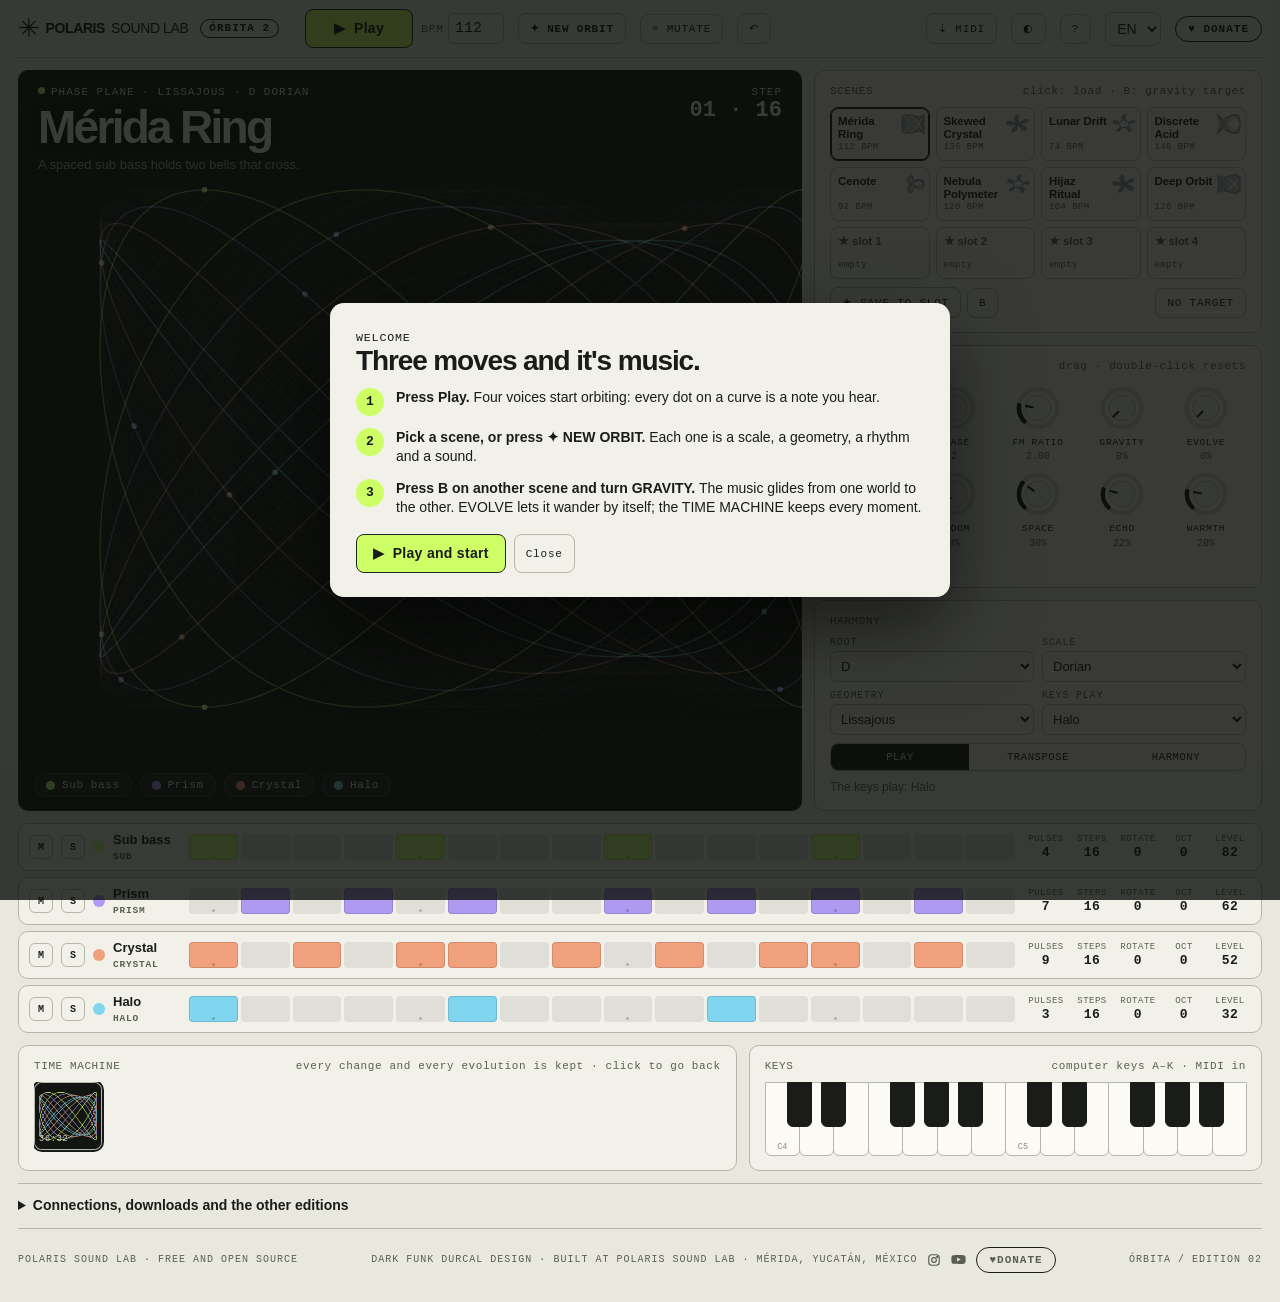
==== commit f40e0fe2: "ÓRBITA 2 manuals (13 pages, EN · ES · both); ÓRBITA 1's manuals kept as Orbita-1-*.pdf for the FM-1 " ====
--- a/docs/index.html
+++ b/docs/index.html
@@ -161,7 +161,7 @@
     <div class="ov tl"><span><i class="dot"></i><span data-t>PHASE PLANE</span> &#xb7; <span id="geoName"></span></span><h1 id="sceneName">M&#xe9;rida Ring</h1><p id="sceneDesc"></p></div>
     <div class="ov tr"><span data-t>STEP</span><b id="pos">01 &#xb7; 16</b><span id="evo"></span></div>
     <div class="chips" id="chips"></div>
-    <div class="gravbar" id="gravbar">GRAVITY <b id="gravVal">0%</b> &#x2192; <span id="gravTgt"></span></div>
+    <div class="gravbar" id="gravbar"><span data-t>GRAVITY</span> <b id="gravVal">0%</b> &#x2192; <span id="gravTgt"></span></div>
   </section>
   <aside class="side">
     <div class="card"><h3><span class="t" data-t>SCENES</span><span data-t>click: load &#xb7; B: gravity target</span></h3><div class="scenes" id="scenes"></div>
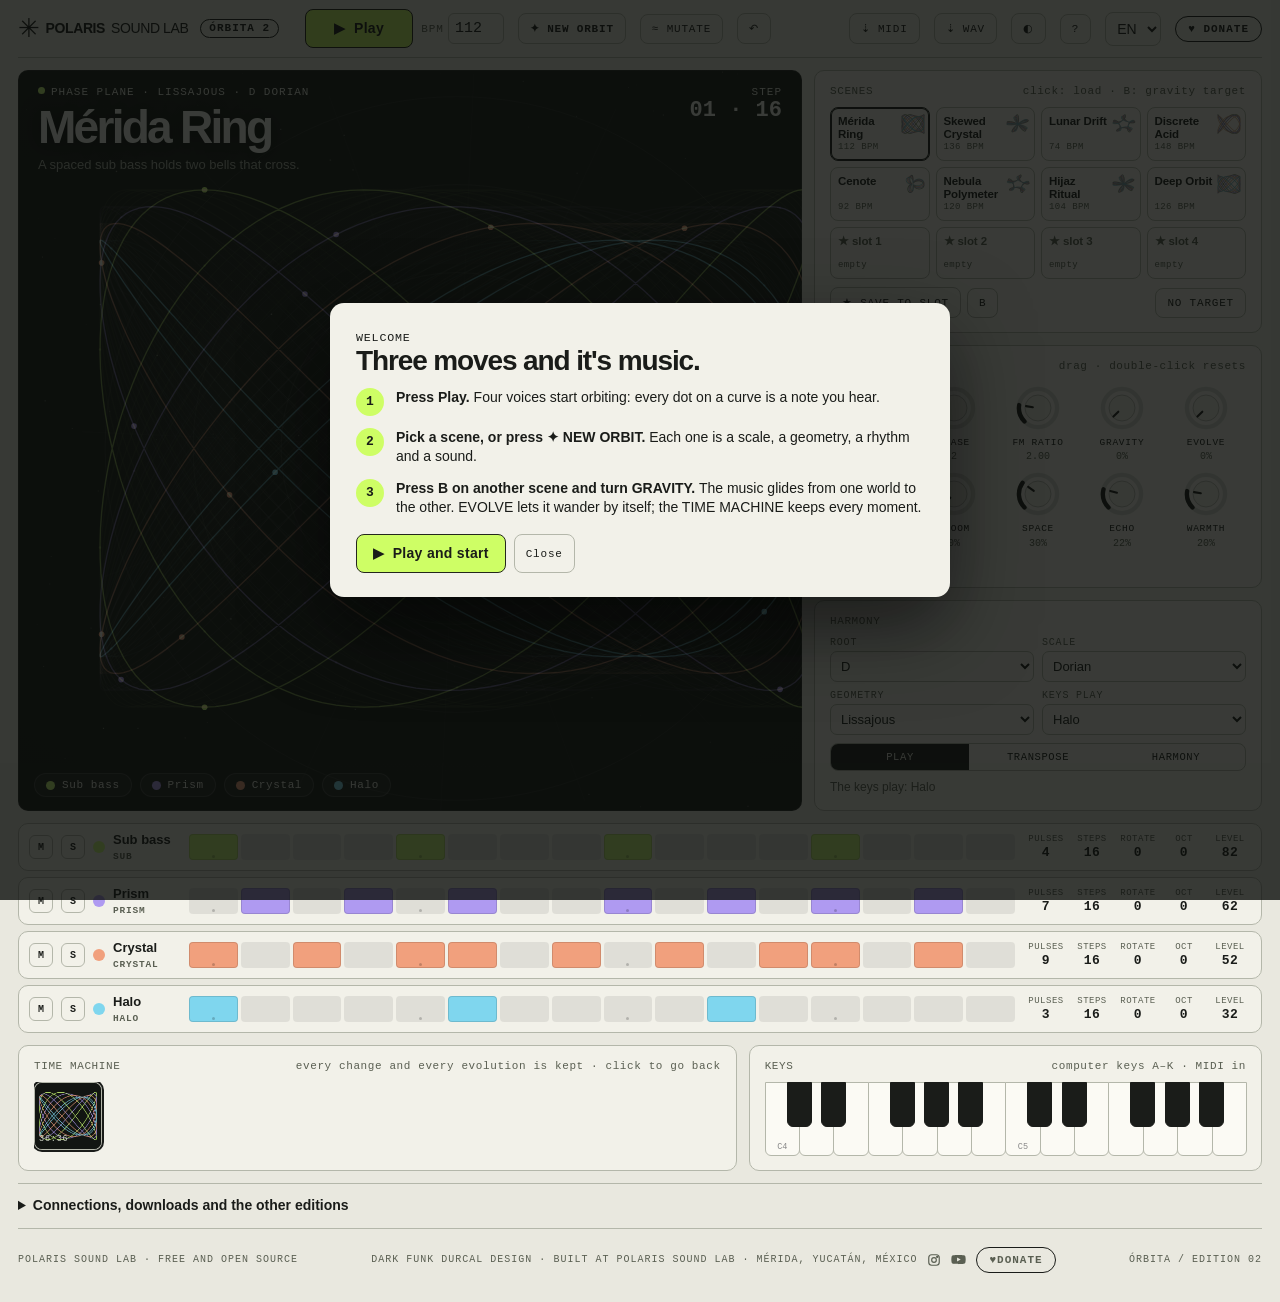
==== commit 9ba6675b: "ÓRBITA 2.1: XO-style transport, one-channel MIDI and WAV drag-out, MIDI drop-in - PLAY/STOP are ÓRBI" ====
--- a/docs/index.html
+++ b/docs/index.html
@@ -127,6 +127,7 @@
 .toast{position:fixed;left:50%;bottom:24px;transform:translateX(-50%) translateY(20px);background:#1a1c19;color:#eef1e6;border-radius:99px;padding:9px 16px;font:12px var(--mono);letter-spacing:.5px;opacity:0;transition:.25s;z-index:60;pointer-events:none}
 .toast.show{opacity:1;transform:translateX(-50%) translateY(0)}
 .plugonly{display:none}.isplug .plugonly{display:revert}.isplug .webonly{display:none}
+body.dropping #app{outline:3px dashed var(--c1);outline-offset:-6px}
 button:focus-visible,select:focus-visible,a:focus-visible,input:focus-visible{outline:2px solid #8466aa;outline-offset:1px}
 @media (max-width:1100px){.main{grid-template-columns:1fr}.screen{min-height:380px}.bottom{grid-template-columns:1fr}.drawer .knobs{grid-template-columns:repeat(6,minmax(0,1fr))}}
 @media (max-width:760px){#app{padding:0 10px 16px}.top{flex-wrap:wrap;height:auto;padding:8px 0;gap:8px}.transport{margin-left:0}.hidem{display:none}
@@ -147,8 +148,9 @@
   <button id="mutate" class="tb hidem" data-t-title="Change a few things, keep the feel">&#x2248; <span data-t>MUTATE</span></button>
   <button id="undo" class="tb hidem" data-t-title="Back one step in the time machine">&#x21b6;</button>
   <div class="sp"></div>
-  <button id="drag" class="tb" data-t-title="Drag it onto a MIDI track (plug-in) or download it (web): 4 bars, one track per voice">&#x21e3; MIDI</button>
-  <button id="midiOut" class="tb plugonly" data-t-title="Send the notes out of the plug-in too, to play your other instruments (channels 1-4)">MIDI OUT</button>
+  <button id="drag" class="tb" data-t-title="Drag it onto a MIDI track (plug-in) or download it (web): 4 bars, all the voices on one channel">&#x21e3; MIDI</button>
+  <button id="dragWav" class="tb" data-t-title="Drag the audio onto a track (plug-in) or download it (web): a 4-bar loop">&#x21e3; WAV</button>
+  <button id="midiOut" class="tb plugonly" data-t-title="Send the notes out of the plug-in too, to play your other instruments (channel 1)">MIDI OUT</button>
   <button id="theme" class="tb hidem" data-t-title="Paper or night">&#x25d0;</button>
   <button id="helpBtn" class="tb" data-t-title="Quick guide">?</button>
   <select id="lang" class="lang" aria-label="Language / Idioma"><option value="en">EN</option><option value="es">ES</option></select>
@@ -217,7 +219,7 @@
 <div class="veil" id="help"><div class="sheet" id="helpBody"></div></div>
 <div class="toast" id="toast"></div>
 <script>
-const WASM_B64 = "AGFzbQEAAAABXBBgAX0AYAF/AX9gAn99AGABfwBgBH9/f38AYAR/fX19AGADf39/AGACf38Bf2AAAX9gAABgAn9/AGAFf39/fX8AYAR/f39/AX9gA399fwF9YAJ/fwF9YAN/f30AAy4tAAECAwMDBAUGAQcICAgIAgIJCQkDCgQGCwoGCAgICAcMDQgIDggJBwEHDwEBBQYBAYAEgAQGCQF/[base64]/AsAQfCOgIAAEIGAgIAAGkEAQfCOgIAANgKYx5aBAEHwjoCAACAAEIKAgIAAC9kKAQJ/IABBADoAhAwgAEGAgO65BDYCACAAQYgMakEAQYgi/AsAQaBqIQEDQCAAIAFqIgJB9MMAakIANwIAIAJB8MMAakEAOgAAIAJB/[base64]/PPO778/[base64]/[base64]/AM2AuC1lgEgAEIANwLktZYBIABB7LWWAWpCADcCACAAQfS1lgFqQgA3AgAgAEGAgID8AzYC/LWWASAAQgA3A4C2lgEgAEGItpYBakIANwMAIABBkLaWAWpCADcDACAAQYCAgPwDNgKYtpYBIABCADcCnLaWASAAQaS2lgFqQgA3AgAgAEGstpYBakIANwIAIABBgICA/AM2ArS2lgEgAEHItpYBakIANwMAIABBwLaWAWpCADcDACAAQgA3A7i2lgEgAEIANwLUtpYBIABBgICA/AM2AtC2lgEgAEHctpYBakIANwIAIABB5LaWAWpCADcCACAAQey2lgFqQgA3AgAgAEH0tpYBakIANwIAIABB/LaWAWpBADYCACAAQQE6AMy3lgEgAEEBOgC8t5YBIABBAToArLeWASAAQQE6AJy3lgEgAEGAgID8AzYCmLeWASAAQYCAgPwDNgKot5YBIABBgICA/[base64]/[base64]/D9dT6SIAiUQxhyMT+SIAiUQwAAgD+SIQgCQAJAIAlDAAD+QpIiCYtDAAAAT11FDQAgCaghCgwBC0GAgICAeCEKCyAAQfwuakMAAIA/IAggCkEXdL6UkyIIOAIAIARBADoAACADQgA3AAAgBUEANgAAIABBhC9qQQA6AAAgAEGgL2pCADcDACAAQZwvakF/[base64]/PPO778/[base64]/DBqIAcpAAA3AAAgAEHIMWpBmrPm9AM2AgAgAEHAMWpCzZmz7rPmzJk/NwMAIABBuDFqQoCAgICg4fWRPDcDACAAQbQxakEANgIAIABBrDFqQoCAgPzzzu+/PzcCACAAQdQxakIANwIAIABBzDFqQgA3AgAgAEHYMWogCDgCACAAQdwxaiABOAIAIARBADoAACADQgA3AAAgBUEANgAAIABB4DFqQQA6AAAgAEH8MWpCADcCACAAQfgxakF/[base64]/PPO778/[base64]/NwIAIABBlDRqQoCAgICg4fWRPDcCACAAQZA0akEANgIAIABBiDRqQoCAgPzzzu+/PzcDACAAQbA0akIANwMAIABBqDRqQgA3AwAgAEG0NGogCDgCACAAQbg0aiABOAIAIARBADoAACADQgA3AAAgBUEANgAAIABBvDRqQQA6AAAgAEHYNGpCADcDACAAQdQ0akF/[base64]/PPO778/[base64]/NwMAIABB8DZqQoCAgICg4fWRPDcDACAAQew2akEANgIAIABB5DZqQoCAgPzzzu+/PzcCACAAQYw3akIANwIAIABBhDdqQgA3AgAgAEGQN2ogCDgCACAAQZQ3aiABOAIAIARBADoAACADQgA3AAAgBUEANgAAIABBmDdqQQA6AAAgAEG0N2pCADcCACAAQbA3akF/[base64]/PPO778/[base64]/NwIAIABBzDlqQoCAgICg4fWRPDcCACAAQcg5akEANgIAIABBwDlqQoCAgPzzzu+/PzcDACAAQeg5akIANwMAIABB4DlqQgA3AwAgAEHsOWogCDgCACAAQfA5aiABOAIAIARBADoAACADQgA3AAAgBUEANgAAIABB9DlqQQA6AAAgAEGQOmpCADcDACAAQYw6akF/NgIAIABBmDpqQgA3AwAgAEGgOmpCADcDACAAQag6akIANwMAIABBsDpqQQA2AgAgAkIANwALIAJBADsBCCAAIAIpAQg3APU5IABB/TlqIAYpAQA3AAAgAEGEOmogBykAADcAACAAQdA6akGas+b0AzYCACAAQcg6akLNmbPus+bMmT83AwAgAEHAOmpCgICAgKDh9ZE8NwMAIABBvDpqQQA2AgAgAEG0OmpCgICA/PPO778/[base64]/NwMAIABBqDxqQoCAgICg4fWRPDcDACAAQaQ8akEANgIAIABBnDxqQoCAgPzzzu+/PzcCACAAQcQ8akIANwIAIABBvDxqQgA3AgAgAEHIPGogCDgCACAAQcw8aiABOAIAIARBADoAACADQgA3AAAgBUEANgAAIABB0DxqQQA6AAAgAEHsPGpCADcCACAAQeg8akF/[base64]/PPO778/[base64]/NwIAIABBhD9qQoCAgICg4fWRPDcCACAAQYA/akEANgIAIABB+D5qQoCAgPzzzu+/PzcDACAAQaA/akIANwMAIABBmD9qQgA3AwAgAEGkP2ogCDgCACAAQag/aiABOAIAIARBADoAACADQgA3AAAgBUEANgAAIABBrD9qQQA6AAAgAEHIP2pCADcDACAAQcQ/akF/NgIAIABB0D9qQgA3AwAgAEHYP2pCADcDACAAQeA/akIANwMAIABB6D9qQQA2AgAgAkIANwALIAJBADsBCCAAIAIpAQg3AK0/IABBtT9qIAYpAQA3AAAgAEG8P2ogBykAADcAACAAQYjAAGpBmrPm9AM2AgAgAEGAwABqQs2Zs+6z5syZPzcDACAAQfg/akKAgICAoOH1kTw3AwAgAEH0P2pBADYCACAAQew/[base64]/MAAakGas+b0AzYCACAAQfTAAGpCzZmz7rPmzJk/NwIAIABB7MAAakKAgICAoOH1kTw3AgAgAEHowABqQQA2AgAgAEHgwABqQoCAgPzzzu+/[base64]/PPO778/NwIAIABB/MEAakIANwIAIABB9MEAakIANwIAIABBgMIAaiAIOAIAIABBhMIAaiABOAIAIARBADoAACADQgA3AAAgBUEANgAAIABBiMIAakEAOgAAIABBpMIAakIANwIAIABBoMIAakF/[base64]/NwMAIABByMMAakKAgICAoOH1kTw3AwAgAEHEwwBqQQA2AgAgAEG8wwBqQoCAgPzzzu+/PzcCACAAQeTDAGpCADcCACAAQdzDAGpCADcCACAAQejDAGogCDgCACAAQezDAGogATgCACAAQZjZAGpBAEGA6jD8CwAgAEGcwzFqQQBBgOow/AsAIABBzK3iAGpBAEGAgAH8CwAgAEHQreMAakEAQYCAAfwLACAAQbiekwFqQQBBgJYB/AsAIABB2K3kAGpBAEGA7gX8CwAgAEHcm+oAakEAQYDuBfwLACAAQeCJ8ABqQQBBgO4F/AsAIABB5Pf1AGpBAEGA7gX8CwAgAEHo5fsAakEAQYDuBfwLACAAQezTgQFqQQBBgO4F/[base64]/w8gBEH/D0gbIgRBCCAEQQhKGzYCAAJAAkAgAUOpE1A8lCIIi0MAAABPXUUNACAIqCEEDAELQYCAgIB4IQQLIABB4LSWAWogBEH/DyAEQf8PSBsiBEEIIARBCEobNgIAAkACQCABQ/rtazuUIgiLQwAAAE9dRQ0AIAioIQQMAQtBgICAgHghBAsgAEHQtJYBaiAEQf8PIARB/w9IGyIEQQggBEEIShs2AgACQAJAIAFDdQKaO5QiCItDAAAAT11FDQAgCKghBAwBC0GAgICAeCEECyAAQcC0lgFqIARB/w8gBEH/D0gbIgRBCCAEQQhKGzYCAEMAAPxCQzuquL8gAUOPwvU9lEMAAIA/l5UiCCAIQwAA/[base64]/[base64]/lo+H10T03AgAgAEG0AmpCmrPm8IOAgIA/NwIAIABBxAFqQdLw+vgDNgIAIABB3AFqQoCAgICAgIDAPzcCACAAQeQBaiIBQoCAgPoDNwIAIABB7AFqIgJCgICAgICAgMDBADcCACAAQfQBakIANwIAIABB/AFqQoCAgPyDgIDAPzcCACAAQYQCakKAgID8g4CAwD83AgAgAEGMAmpCgICAgKCz5qw/[base64]/NwIAIABBiANqQs2Zs+7TmbOmPjcCACAAQegCakLmzJn7AzcCACAAQZgDakKAgID4AzcCACAAQZADakK9lNz2AzcCACAAQcQCakK4vZT4o7PmzD43AgAgAEGMA2pB+6i49QM2AgAgAEHgA2pCmrPm9IOAgMA/NwIAIABB2ANqIgFCzZmz9gM3AgAgAEHwA2pBmrPm9AM2AgAgAEHoA2pCzZmz7tOZs6Y+NwIAIABBqANqQgA3AgAgAEGgA2pCgICA/IOAgKA/[base64]/NwIAIABB7ANqQs2Zs/[base64]/XhtDAAAAAJciAUMAAAA/XQ0AIABBhAhqIQNBACEEA0AgA0GAfGoqAgAhBSADQYB4aioCACECAkACQAJAAkACQCAEQR9LDQAgBEEYSw0BQQEgBHQiBkGYoIAMcQ0DIAZB5ABxDQIgBEEIRw0BIAAgAjgCpAgMBAsgBEFgakH/[base64]/AX0BfwV9AX8BfQR/BH0FfAR9CH8EfQN/AX0CfwF9An8FfQl/An0BfwR9AX8BfQF/[base64]/MKXIgUgBY4iCJMiBUN7xa46lEM8lR08kiAFlENEWGM9kiAFlEPw/XU+kiAFlEMYcjE/kiAFlEMAAIA/kiEFAkACQCAIQwAA/kKSIgiLQwAAAE9dRQ0AIAioIQYMAQtBgICAgHghBgtDAAD8QkMYCRHBIAdDSOH6PpQiCSAGQRd0vkMAAGFElCAFlCIFlkMYCRHBlCAFQwAAgD9dGyAHlSIFIAVDAAD8Ql4bQwAA/MKXIgUgBY4iCJMiBUN7xa46lEM8lR08kiAFlENEWGM9kiAFlEPw/XU+kiAFlEMYcjE/kiAFlEMAAIA/kiEFAkACQCAIQwAA/kKSIgiLQwAAAE9dRQ0AIAioIQYMAQtBgICAgHghBgsgAEGsreIAakMAAIA/IAUgBkEXdL6UkyIFOAIAIABBpK3iAGogBTgCAEMAAPxCQxgJEcEgCSAAQcgIaioCAEMAwFrGlEMA4HZGkiIFlkMYCRHBlCAFQwAAgD9dGyAHlSIFIAVDAAD8Ql4bQwAA/MKXIgUgBY4iCJMiBUN7xa46lEM8lR08kiAFlENEWGM9kiAFlEPw/XU+kiAFlEMYcjE/kiAFlEMAAIA/kiEFAkACQCAIQwAA/kKSIgiLQwAAAE9dRQ0AIAioIQYMAQtBgICAgHghBgtDAACAPyAFIAZBF3S+lJMhCiAHQz7DrjeUIABBxAhqKgIAIgVDzczMP5RDzcwMP5KUIQsgAEH8nZMBaiEMQwAAgD8gBSAFlEMAABBBlEOamRk/kiAHlJUhDUEAIQYDQCAMIAo4AgAgBEHgAWogBmpDALCzRiALIAZBoIiAgABqKgIAlCIFIAVDALCzRl4bQwAAyEKXIgU4AgBDAAD8QiAFQ9pzH8GUIA2UIgUgBUMAAPxCXhtDAAD8wpciBSAFjiIIkyIFQ3vFrjqUQzyVHTySIAWUQ0RYYz2SIAWUQ/[base64]/[base64]/D9dT6SIAWUQxhyMT+SIAWUQwAAgD+SIQUCQAJAIAhDAAD+QpIiCItDAAAAT11FDQAgCKghBgwBC0GAgICAeCEGCyAAQbi3lgFqIAUgBkEXdL6UIgU4AgAgAEGot5YBaiAKOAIAIABByLeWAWogBTgCAEMAAPxCIAlDAAB6Q5ZDGAkRwZQgB5UiBSAFQwAA/[base64]/[base64]/lEMAAIA/kpQ4AgAgDEHUCWoqAgAhBSAAIAZqIhAgDEHICWoqAgAgECoCACIIk0MAAIA+lCAIkiIIOAIAIARBMGogBmpBgMnpfmogBTgCAEMAAPxCIAhDPqkDQZQiBSAFQwAA/[base64]/kiAAKgIAEIeAgIAAIA9BOGohDyAGQQRqIQYgDkHgAGoiDkGAA0cNAAsgAEHcCGoqAgAhCiAAQdQIaioCACELIABB0AhqKgIAIRIgAEHMCGoqAgAhEyAAQcAIaioCACENIABBuAhqKgIAIRQgAEGwCGoqAgAhBSAAKgIAIQgCQAJAAkAgAC0AlERFDQAgAC0AlURB/wFxDQELIAhDAABwQZQgACoChAiVIRUMAQsgCEMAAHBBlEMAAMhDIAAqAphEIgggCEMAAMhDXhtDAACgQZeVIRUgAC0AqERFDQAgAEEAOgCoRCAVuyIWRB+F61G4HtU/oiEXIABBiAhqKgIAuyEYAkACQCAAKwOgRCIZnSIaRAAAAAAAAPC/oCAaIBkgGmMbIhqZRAAAAAAAAOBBY0UNACAaqiEGDAELQYCAgIB4IQYLIBcgGKIhFyAGQQFxIQ4gACgC/[base64]/[base64]/liEnIA1DvXSTPpQhKCAFQ5qZmT+UISkgBUOamRk+lCEqIABBuJ6TAWohKyAAQZzDMWohLCAAQZjZAGohLSATQ5qZGT+UIS4gAEHQreMAaiEvIABBzK3iAGohMCAVQ8P1qD6UITFBACEyA0ACQCAALQD4Q0UNAAJAIAArA4BEIhogACsDiERjDQAgACgC/EMhBgNAIAAgBkEBaiIGNgL8QyAAIAYgMhCIgICAACAAIAArA4hEIDEgACoCiAiUIgWMIAUgACgC/[base64]/ag4FAAEHBAIDCyAGQcwAaiIMIAwqAgAgBkHgAGoqAgBDXI+CP5SSIgc4AgAgB0MAAIA/XQ0HIAZCgoCAgICAgMA/[base64]/kpQhRSA6KgIAQwrXoz2UIUYgBioCECAAKgIAlSEJQwAAgD8gPioCACJHQwAAgD6XlSFIIDsoAgAhSSA8KgIAIgiMIUpBACEMQQEhDgJAA0AgSiAIIA5BAXEiSxtDTpQEPJRDAACAP5JDAACAPyAIQwrXIzxeGyAJlCEFQwAAAAAhCgJAAkACQAJAAkAgSUF/ag4FAAEEAgMECyAGIAxBAnRqQSxqIg8qAgAiCiFMAkAgEEEBcQ0AQQAhDkMAAAAAIQtDAACAPyFMQaDPloEAIRADQCAQIAs4AgAgTEOx/38/lCALQ8YPSTuUkyFNIAtDsf9/P5QgTEPGD0k7lJIhCwJAAkAgDkH/AXFB/wFGDQAgTSFMDAELQwAAgD8gCyALlCBNIE2UkpGVIk4gTZQhTCBOIAuUIQsLIBBBBGohECAOQQFqIg5BgRBHDQALQQEhEEEAQQE6AKSPl4EAIA8qAgAhTAsCQAJAIAogCo6TQwAAAEWUIguLQwAAAE9dRQ0AIAuoIQ4MAQtBgICAgHghDgsgDkEAIA5BAEobIg5B/w8gDkH/D0kbIg5BAnQiEUGkz5aBAGoqAgAhTSARQaDPloEAaioCACEKIA8gTCAFQ2IQ4ECUkjgCACAKIE0gCpMgCyAOspOUkkMzM7M+lCEKDAMLIAYgDEECdGpBLGoiDyoCACIKIUwCQCAQQQFxDQBBACEOQwAAAAAhC0MAAIA/IUxBoM+WgQAhEANAIBAgCzgCACBMQ7H/fz+UIAtDxg9JO5STIU0gC0Ox/38/lCBMQ8YPSTuUkiELAkACQCAOQf8BcUH/AUYNACBNIUwMAQtDAACAPyALIAuUIE0gTZSSkZUiTiBNlCFMIE4gC5QhCwsgEEEEaiEQIA5BAWoiDkGBEEcNAAtBASEQQQBBAToApI+XgQAgDyoCACFMCwJAAkAgCiAKjpNDAAAARZQiC4tDAAAAT11FDQAgC6ghDgwBC0GAgICAeCEOCyAOQQAgDkEAShsiDkH/[base64]/P5QgC0PGD0k7lJMhTSALQ7H/fz+UIExDxg9JO5SSIQsCQAJAIA5B/wFxQf8BRg0AIE0hTAwBC0MAAIA/IAsgC5QgTSBNlJKRlSJOIE2UIUwgTiALlCELCyAQQQRqIRAgDkEBaiIOQYEQRw0AC0EBIRBBAEEBOgCkj5eBACAPKgIAIUwLAkACQCAKIAqOk0MAAABFlCILi0MAAABPXUUNACALqCEODAELQYCAgIB4IQ4LIA5BACAOQQBKGyIOQf8PIA5B/[base64]/P5QgC0PGD0k7lJMhTSALQ7H/fz+UIExDxg9JO5SSIQsCQAJAIA9B/wFxQf8BRg0AIE0hTAwBC0MAAIA/IAsgC5QgTSBNlJKRlSJOIE2UIUwgTiALlCELCyAQQQRqIRAgD0EBaiIPQYEQRw0AC0EBIRBBAEEBOgCkj5eBAAsCQAJAIAogCo6TQwAAAEWUIgqLQwAAAE9dRQ0AIAqoIQ8MAQtBgICAgHghDwsgESAPQQAgD0EAShsiD0H/DyAPQf8PSRsiD0ECdCJPQaTPloEAaioCACBPQaDPloEAaioCACILkyAKIA+yk5QgC5IiCjgCACBFIAqUIEiUIAxBHGoiDyoCAJIhCgJAIBBBAXENAEEAIRBDAAAAACELQwAAgD8hTEGgz5aBACERA0AgESALOAIAIExDsf9/P5QgC0PGD0k7lJMhTSALQ7H/fz+UIExDxg9JO5SSIQsCQAJAIBBB/wFxQf8BRg0AIE0hTAwBC0MAAIA/IAsgC5QgTSBNlJKRlSJOIE2UIUwgTiALlCELCyARQQRqIREgEEEBaiIQQYEQRw0AC0EBIRBBAEEBOgCkj5eBAAsCQAJAIAogCo6TQwAAAEWUIgqLQwAAAE9dRQ0AIAqoIREMAQtBgICAgHghEQsgEUEAIBFBAEobIhFB/w8gEUH/D0kbIhFBAnQiT0Gkz5aBAGoqAgAgT0Ggz5aBAGoqAgAiC5MgCiARspOUIAuSIQoCQCBJDQAgBioCNCELAkAgEEEBcQ0AQQAhEEMAAAAAIUxDAACAPyFNQaDPloEAIREDQCARIEw4AgAgTUOx/38/lCBMQ8YPSTuUkyFOIExDsf9/P5QgTUPGD0k7lJIhTAJAAkAgEEH/AXFB/wFGDQAgTiFNDAELQwAAgD8gTCBMlCBOIE6UkpGVIlAgTpQhTSBQIEyUIUwLIBFBBGohESAQQQFqIhBBgRBHDQALQQEhEEEAQQE6AKSPl4EACyAKQxSuRz+UIUwCQAJAIAsgC46TQwAAAEWUIgqLQwAAAE9dRQ0AIAqoIREMAQtBgICAgHghEQsgEUEAIBFBAEobIhFB/w8gEUH/[base64]/[base64]/w8gBkH/D0kbIgZBAnQiDEGkz5aBAGoqAgAgDEGgz5aBAGoqAgAiC5MgCiAGspOUIQoCQCAQQQFxDQBBoM+WgQAQiYCAgAAaQQEhEEEAQQE6AKSPl4EACyAFIAWUIQcgCiALkiEKAkACQCAIIAiOk0MAAABFlCIFi0MAAABPXUUNACAFqCEGDAELQYCAgIB4IQYLIAdDiC/2PpQiCCBClCAGQQAgBkEAShsiBkH/DyAGQf8PSRsiBkECdCIMQaTPloEAaioCACAMQaDPloEAaioCACILkyAFIAayk5QgC5KUIgUgNZIhNSAFIARBwABqIDlqKgIAIguUIDeSITcgBEEwaiA5aioCAEMAAAA/[base64]/kiAFIAVDAACAP14bIgU4AtStZCAFIQoCQCAQQQFxDQBBoM+WgQAQiYCAgAAaQQEhEEEAQQE6AKSPl4EAIAAqAtStZCEKIAAqAgAhCAsCQAJAIAUgBY6TQwAAAEWUIgWLQwAAAE9dRQ0AIAWoIQYMAQtBgICAgHghBgsgBkEAIAZBAEobIgZB/w8gBkH/[base64]/w9JGyIGQQJ0IgxBpM+WgQBqKgIAIAxBoM+WgQBqKgIAIgiTIAUgBrKTlCAIkkMK1yM7lENCYOU7kiALlCIFIAVDAMB/RV4bQwAAgD+XIgiLQwAAAE9dRQ0AIAioIQYMAQtBgICAgHghBgsgLiAvIAYgACgC0K1kIg5rIgwgDiAGQX9zaiIPQQAgD0EAShtqQYAgakGA4P//A3EgD2pBAnRqKgIAIgsgNEPNzEy+lJIgC0MAACDAlCAvIAwgDiAGayIGQQAgBkEAShtqQf8fakGA4P//A3EgBmpBAnRqKgIAIg2SIC8gDCAGQX5qIg5BACAOQQBKG2pBgSBqQYDg//8DcSAOakECdGoqAgAiBSAFkpIgLyAMIAZBfWoiBkEAIAZBAEobakGCIGpBgOD//wNxIAZqQQJ0aioCACIHQwAAAL+UkiAHIA2TQwAAAD+UIAsgBZNDAADAP5SSIAggCI+TIgiUkiAIlCAFIA2TQwAAAD+UkiAIlJKUIQUCQAJAQwDAf0UgCiAKQwDAf0VeG0MAAIA/lyIIi0MAAABPXUUNACAIqCEGDAELQYCAgIB4IQYLIAUgNJIhNCAuIDAgBiAAKALMrWMiDmsiDCAOIAZBf3NqIg9BACAPQQBKG2pBgCBqQYDg//8DcSAPakECdGoqAgAiCiA1Q83MTL6UkiAKQwAAIMCUIDAgDCAOIAZrIgZBACAGQQBKG2pB/x9qQYDg//8DcSAGakECdGoqAgAiC5IgMCAMIAZBfmoiDkEAIA5BAEobakGBIGpBgOD//wNxIA5qQQJ0aioCACIFIAWSkiAwIAwgBkF9aiIGQQAgBkEAShtqQYIgakGA4P//A3EgBmpBAnRqKgIAIg1DAAAAv5SSIA0gC5NDAAAAP5QgCiAFk0MAAMA/[base64]/[base64]/[base64]/[base64]/[base64]/[base64]/kpQgBZIiBTgC0LeWASAAIAUgDZMgACoC1LeWAUNSuH4/[base64]/[base64]/[base64]/lCAFIAWUIgVDAADYQZKUIAVDAAAQQZRDAADYQZKVIQsLQwAAgD8hDSAAQ5MYZD8gCIsgCyAelCAKkyAnlCAKkiILi5ciBZVDAACAPyAFQ5MYZD9eGyIFIAAqAuC3lgEiCkMj+H8/[base64]/lCIIOAIAIAAgACgC6LeWAUEBajYC6LeWASAAIAAoAowuIgZBAWo2AowuIAAgCCAIlCAFIAWUkkMAAAA/lCAAKgLkt5YBkjgC5LeWAQJAIAZBAUgNACAAQQA2AowuIAAgACgCiC4iBkEBakH/A3E2AoguIAAgBkECdGoiBkGIDmogBTgCACAGQYgeaiAIOAIACyAyQQFqIjIgA0cNAAsLAkACQCAAKAKUWUEBTg0AQQAhDwwBCyAAQZTVAGohBiADQX9qIRFBACEMQQAhDwNAIAZBBGoiDiAOKAIAIhAgA2siDjYCAAJAAkAgDkF/Sg0AIAAoApBVIg5B/[base64]///wNxQYCAgPwDcr4iBUMAAIC/kiAFQwAAgD+SlSIFQzuqOECUIAUgBZQiBUM5juM9lEMkSRI+kiAFlEPNzEw+kiAFlEOrqqo+kiAFlEMAAIA/kpQgBkEXdkH/AXFBgX9qspJDwqhAQJQhBQsgAEIANwLkt5YBIAAgBTgC7LeWAQtDAAAAACEFAkAgACoC4LeWASIIQwAAgD9gDQBDH6Y9xCEFIAhDAAAAAF8NACAIvCIGQf///wNxQYCAgPwDcr4iBUMAAIC/kiAFQwAAgD+SlSIFQzuqOECUIAUgBZQiBUM5juM9lEMkSRI+kiAFlEPNzEw+kiAFlEOrqqo+kiAFlEMAAIA/kpQgBkEXdkH/AXFBgX9qspJDwqjAQJQhBQsgACAFOALwt5YBIAAgACgC/[base64]/[base64]/[base64]/[base64]/EMiDkEASCEGAkACQCAAQdQKaioCACIFi0MAAABPXUUNACAFqCEMDAELQYCAgIB4IQwLAkACQCAGRQ0AQwAAgL8hBQwBCyAOIAxvsiEFCyAAQcAMaiAFOAIAIABB0AxqIABB/[base64]/[base64]/AX0CfwN9QwAAoEAgA0NmZuY+lCABlkMAAAA/lCABQwAAIEFdGyADlSEBAkBBAC0ApI+XgQAiBEEBcQ0AQaDPloEAEImAgIAAGkEAQQE6AKSPl4EAQQEhBAsCQAJAIAEgAY6TQwAAAEWUIgWLQwAAAE9dRQ0AIAWoIQYMAQtBgICAgHghBgsgBkEAIAZBAEobIgZB/w8gBkH/D0kbIgdBAnQiBkGkz5aBAGoqAgAhCCAGQaDPloEAaioCACEDAkAgBEEBcQ0AQaDPloEAEImAgIAAGkEAQQE6AKSPl4EACwJAAkAgAUMAAIA+kiIBIAGOk0MAAABFlCIJi0MAAABPXUUNACAJqCEGDAELQYCAgIB4IQYLIAZBACAGQQBKGyIGQf8PIAZB/[base64]/[base64]/[base64]/XRtqIgdBAiAHQQJIGyIHQX4gB0F+Shs2ArxEDAELIAAgBzYC9EMgAEMAAAA/IAZDAAAAM5RDAACAvpIgACoCwESSIgYgBkMAAAA/XhtDAAAAv5c4AsBECyAAQZTVAGohCUMAAIA/IASVIQogBUPNzFxBlCELQQAhCANAAkAgCEEYbEECdCAAaiIHQYQJaioCAEMAAAA/[base64]/A+IQYgBSAEQ65HYT6UXQ0CDAMLQ4XrUT8hBiAFIARDmpkZPpRgRQ0CDAELIA5FDQEgACgC9EMhDEOF61E/[base64]/wBIGyIOQQAgDkEAShshDQsgACAMQQ10IAxzIgxBEXYgDHMiDEEFdCAMcyIMNgL0Q0MAAIA/IAYgAyoCDEOamRk/lEOamZm+kiAHQdwJaioCAJSSIAxBCHazQ4/CdTKUQ4/[base64]/AUoNACAAIAdBAWo2ApBVIAAgB0EDdGoiB0GUxQBqIAI2AgAgB0GSxQBqIA06AAAgB0GRxQBqIAg6AAAgB0GQxQBqQQE6AAACQAJAIARDAAD+QpQiBItDAAAAT11FDQAgBKghDAwBC0GAgICAeCEMCyAHQZPFAGogDEH/[base64]/IQQDQCADIAI4AgAgBEOx/38/lCACQ8YPSTuUkyEFIARDxg9JO5QgAkOx/38/lJIhAgJAAkAgAUH/AXFB/wFGDQAgBSEEDAELQwAAgD8gAiAClCAFIAWUkpGVIgYgBZQhBCAGIAKUIQILIANBBGohAyABQQFqIgFBgRBHDQALIAAL1wQDAX8BfQV/[base64]////B3EhCEEBIQBBACECA0AgAkEBIABBf2oiAXRBAEEBIAEgBHB0IAdxG3JBASAAdEEAQQEgACAEcHQgB3EbciECIABBAWohASAAQQJqIgUhACABIAhHDQALIAVBf2ohAAsgBkUNACACQQEgAHRBAEEBIAAgBHB0IAdxG3IhAgsgAkH//wNxCwgAQaDHloEACwgAQaDLloEACw4AQQAoApjHloEAQQRqCwUAQYABC8UBAgJ/AX0CQCAAQf8ASw0AQQAoApjHloEAIQICQAJAIABBH0sNACAAQQxsQdCJgIAAaiEDDAELIABBYGpB/wFxQRhwQQxsQdCMgIAAaiEDCyACIABBAnRqQQRqIAMqAgAiBCADKgIEIAGWIAQgAV4bOAIAAkAgAEEgSQ0AIABBYGoiACAAQf8BcUEYbiIAQRhsa0H/AXFBfWpBAksNASACIABqQbLEAGpBADoAAA8LIABBe2pBAUsNAEEAQQA2AaLTgIAACwuAAQICfwF9AkAgAEH/[base64]/NgLs0oCAAEEAQQE6AOjSgIAAQQAoApjHloEAIgBCADcDgEQgAEGIxABqQgA3AwALC+QBAQV/QQBBADoA6NKAgABBACgCmMeWgQAiABCUgICAAAJAQQAoAoTogIAAIgFBAUgNAEEAKAKA5ICAACICQf8BSg0AIABBlNUAaiEDQQEhBANAAkAgAkH/[base64]/DgYBAAAAAAEACyAAQQQ2AoA/CyAAQX42AtA+CwJAIAAtAKw/[base64]/[base64]/NOAgABBAEEAOwG404CAACAEQQFIDQMgBEEBcSEGAkAgBEEBRw0AQQAhBQwCCyACQdDEAGohASAEQf7///[base64]/[base64]/ACACQf8ASBsiBUEAIAVBAEobOgAACyAAIARBAnRqIgRBlLiWAWpBgICA/[base64]/[base64]///wNxQYCAgPwDcr4iA0MAAIC/kiADQwAAgD+SlSIDQzuqOECUIAMgA5QiA0M5juM9lEMkSRI+kiADlEPNzEw+kiADlEOrqqo+kiADlEMAAIA/kpQgAkEXdkH/AXFBgX9qspJDzcwMQJQiAyADQwAA/EJeG0MAAPzClyIDIAOOIg2TIgNDe8WuOpRDPJUdPJIgA5RDRFhjPZIgA5RD8P11PpIgA5RDGHIxP5IgA5RDAACAP5IhAwJAAkAgDUMAAP5CkiINi0MAAABPXUUNACANqCECDAELQYCAgIB4IQILIAJBF3S+QwAAQECUIAOUQ28SgzqSIQMLQ4/C9TwhDQJAIAFBvAlqKgIAIg5DAAAAAF8NAEMAAPxCIA68IgFB////A3FBgICA/ANyviINQwAAgL+SIA1DAACAP5KVIg1DO6o4QJQgDSANlCINQzmO4z2UQyRJEj6SIA2UQ83MTD6SIA2UQ6uqqj6SIA2UQwAAgD+SlCABQRd2Qf8BcUGBf2qykiINIA2SIg0gDUMAAPxCXhtDAAD8wpciDSANjiIOkyINQ3vFrjqUQzyVHTySIA2UQ0RYYz2SIA2UQ/D9dT6SIA2UQxhyMT+SIA2UQwAAgD+SIQ0CQAJAIA5DAAD+QpIiDotDAAAAT11FDQAgDqghAQwBC0GAgICAeCEBCyABQRd0vkMAAMBAlCANlEOPwvU8kiENCyAAIAVBAnRqIgVBwAlqKgIAIQ9DCtcjPCEOAkAgBUHECWoqAgAiEEMAAAAAXw0AQwAA/EIgELwiBUH///8DcUGAgID8A3K+Ig5DAACAv5IgDkMAAIA/kpUiDkM7qjhAlCAOIA6UIg5DOY7jPZRDJEkSPpIgDpRDzcxMPpIgDpRDq6qqPpIgDpRDAACAP5KUIAVBF3ZB/wFxQYF/arKSIg4gDpIiDiAOQwAA/[base64]/IAAqAgAgDUNmZiY/lEMK16M8kpSVIgMgA0MAAPxCXhtDAAD8wpciAyADjiIQkyIDQ3vFrjqUQzyVHTySIAOUQ0RYYz2SIAOUQ/D9dT6SIAOUQxhyMT+SIAOUQwAAgD+SIQMCQAJAIBBDAAD+QpIiEItDAAAAT11FDQAgEKghAAwBC0GAgICAeCEACyAHIAMgAEEXdL6UOAJEQwAA/EJDO6q4vyAPQ5qZmT6UIg8gDpSVIgMgA0MAAPxCXhtDAAD8wpciAyADjiIOkyIDQ3vFrjqUQzyVHTySIAOUQ0RYYz2SIAOUQ/D9dT6SIAOUQxhyMT+SIAOUQwAAgD+SIQMCQAJAIA5DAAD+QpIiDotDAAAAT11FDQAgDqghAAwBC0GAgICAeCEACyAHQegAakMAAIA/IAMgAEEXdL6UkzgCAEMAAPxCQzuquL8gDyANQ28SgzqXlJUiAyADQwAA/[base64]/[base64]/[base64]/[base64]/[base64]/wAgAEH/AEgbIgBBACAAQQBKGwuqCQMBfQF/AX0gAUOD+SI+lCEDAkACQAJAAkAgAA4DAAECAwsgAyACQQFqspQhAQJAQQAtAKSPl4EAQQFxDQBBoM+WgQAQiYCAgAAaQQBBAToApI+XgQALAkACQCABIAGOk0MAAABFlCIBi0MAAABPXUUNACABqCEADAELQYCAgIB4IQALIABBACAAQQBKGyIAQf8PIABB/w9JGyIAQQJ0IgJBpM+WgQBqKgIAIAJBoM+WgQBqKgIAIgOTIAEgALKTlCADkg8LIAFDg/miPpQhAQJAQQAtAKSPl4EAIgJBAXENAEGgz5aBABCJgICAABpBAEEBOgCkj5eBAEEBIQILAkACQCABQwAAgD6SIgEgAY6TQwAAAEWUIgGLQwAAAE9dRQ0AIAGoIQAMAQtBgICAgHghAAsgAEEAIABBAEobIgBB/w8gAEH/D0kbIgBBAnQiBEGkz5aBAGoqAgAgBEGgz5aBAGoqAgAiBZMgASAAspOUIQECQCACQQFxDQBBoM+WgQAQiYCAgAAaQQBBAToApI+XgQALIAEgBZIhBQJAAkAgAyADjpNDAAAARZQiAYtDAAAAT11FDQAgAaghAAwBC0GAgICAeCEACyAAQQAgAEEAShsiAEH/[base64]/DyAAQf8PSRsiAEECdCIEQaTPloEAaioCACAEQaDPloEAaioCACIFkyABIACyk5QgBZJDg/kiPpQgA5IhAQJAIAJBAXENAEGgz5aBABCJgICAABpBAEEBOgCkj5eBAAsCQAJAIAEgAY6TQwAAAEWUIgGLQwAAAE9dRQ0AIAGoIQAMAQtBgICAgHghAAsgAEEAIABBAEobIgBB/w8gAEH/[base64]/w9JGyIAQQJ0IgRBpM+WgQBqKgIAIARBoM+WgQBqKgIAIgWTIAMgALKTlCEDIAFDg/miPZQhAQJAIAJBAXENAEGgz5aBABCJgICAABpBAEEBOgCkj5eBAAsgAyAFkiEDAkACQCABQwAAgD6SIgEgAY6TQwAAAEWUIgGLQwAAAE9dRQ0AIAGoIQAMAQtBgICAgHghAAsgAEEAIABBAEobIgBB/w8gAEH/[base64]/lEOamZm+kpRDrkfQQpIiA4tDAAAAT11FDQAgA6ghAAwBC0GAgICAeCEACyACQRBqJICAgIAAIABB/wAgAEH/AEgbIgJBCiACQQpKGwsjAEEAIAI4ArDTgIAAQQAgATYCrNOAgABBACAANgKo04CAAAsWAEEAKAKYx5aBACAAakGyxABqLQAACxkAQQAoApjHloEAIABBAXRqQarEAGovAQALC/gGAQBBgAgL8AYAAIA/AAAAQAAAQEAAAIBAAADAQAAAAEGrqqo/q6oqQADgiUQA4J9EAGCyRAAgyEQAoN9EAOD5RACwCUUAsBZFZmbmPpqZ2T/NzCxAZmZmP83MTECamZk/[base64]/NzAw/AAAAAAAAgD+amZk+AAAAAAAAgD/NzAw/AAAAAAAAgD9mZuY+AAAAAAAAgD8AAIA+AAAAAAAAgD+amRk/AAAAAAAAgD/NzEw+AACAvwAAgD8AAAAAAAAAAAAAgD/sUTg/AAAAAAAAAEAAAAAAAAAAAAAAQEAAAEBAAAAAAAAAgD+amRk+AAAAAAAAgD8AAAAAAAAAAAAAgD8AAAAAAAAAAAAAgD8AAAAAAAAAAAAAgD8AAAAAAAAAAAAAgD8AAAAAAAAAAAAAgD8AAAAAAAAAAAAAgD8AAIA/AAAAAAAAgD8AAEA/AACAvwAAgD8AAAAAAAAAwQAAAEEAAAAAAAAAQAAAgEEAAIBBAABwwQAAcEEAAAAAAAAAwAAAAEAAAAAAAAAAAAAAgD8AAIA/zczMPQAAAEEAAIA/AACAPgAAgEAAAIA/AAAAAAAAAEAAAIA/AAAAAAAAgD8AAAAAAAAAAAAAgD+amVk/AAAAAAAAgD/NzEw9AAAAAAAAgD/NzMw+AAAAAAAAgD8AAAAAAAAAAAAAgD+amZk+AAAAAAAAgD8AAIA/AAAAAAAAgD/NzMw9AAAAAAAAgD/NzEw+AAAAAAAAgD+amZk+AAAAAAAAgD8AAAAAAAAAAAAAgD8AAAA/[base64]";
+const WASM_B64 = "AGFzbQEAAAABXBBgAX0AYAF/AX9gAn99AGABfwBgBH9/f38AYAR/fX19AGADf39/AGACf38Bf2AAAX9gAABgAn9/AGAFf39/fX8AYAR/f39/AX9gA399fwF9YAJ/fwF9YAN/f30AAy4tAAECAwMDBAUGAQcICAgIAgIJCQkDCgQGCwoGCAgICAcMDQgIDggJBwEHDwEBBQYBAYAEgAQGCQF/[base64]/AsAQfCOgIAAEIGAgIAAGkEAQfCOgIAANgKYx5aBAEHwjoCAACAAEIKAgIAAC9UKAQJ/IABBADoAhAwgAEGAgO65BDYCACAAQYgMakEAQYgi/AsAQaBqIQEDQCAAIAFqIgJB9MMAakIANwIAIAJB8MMAakEAOgAAIAJB/[base64]/PPO778/[base64]/AsAIABCADcC/LSWASAAQZqz5vgDNgL4tJYBIABCATcD8LSWASAAQpqz5vgDNwPotJYBIABCATcD4LSWASAAQpqz5vgDNwPYtJYBIABCATcD0LSWASAAQpqz5vgDNwPItJYBIABCATcDwLSWASAAQYS1lgFqQgA3AgAgAEIANwOQtZYBIABBgICA/[base64]/[base64]/[base64]/AM3A+C3lgEgAEGguJYBakEANgIAIABBmLiWAWpCADcDACAAQZC4lgFqQgA3AwAgAEGIuJYBakIANwMAIABBgLiWAWpCADcDACAAQfi3lgFqQgA3AwAgAEIANwPwt5YBIAALjEADBn8CfQF/[base64]/NgIAIABBtC5qQgA3AgAgAEG8LmpCADcCACAAQcQuakIANwIAIABBzC5qQQA2AgAgAkIANwALIAJBADsBCCAAIAIpAQg3AJEuIABBmS5qIAJBCGpBCGoiBikBADcAACAAQaAuaiACQRdqIgcpAAA3AAAgAEHsLmpBmrPm9AM2AgAgAEHkLmpCzZmz7rPmzJk/NwIAIABB3C5qQoCAgICg4fWRPDcCACAAQdguakEANgIAIABB0C5qQoCAgPzzzu+/PzcDACAAQfguakIANwMAIABB8C5qQgA3AwAgAEGAL2ogATgCAEMAAPxCQz1WtMMgAZUiCCAIQwAA/EJeG0MAAPzClyIIIAiOIgmTIghDe8WuOpRDPJUdPJIgCJRDRFhjPZIgCJRD8P11PpIgCJRDGHIxP5IgCJRDAACAP5IhCAJAAkAgCUMAAP5CkiIJi0MAAABPXUUNACAJqCEKDAELQYCAgIB4IQoLIABB/[base64]/NwIAIABBxDBqQoCAgICg4fWRPDcCACAAQcAwakEANgIAIABBuDBqQoCAgPzzzu+/PzcDACAAQeAwakIANwMAIABB2DBqQgA3AwAgAEHkMGogCDgCACAAQegwaiABOAIAIARBADoAACADQgA3AAAgBUEANgAAIABB7DBqQQA6AAAgAEGIMWpCADcDACAAQYQxakF/[base64]/PPO778/[base64]/NwMAIABBoDNqQoCAgICg4fWRPDcDACAAQZwzakEANgIAIABBlDNqQoCAgPzzzu+/PzcCACAAQbwzakIANwIAIABBtDNqQgA3AgAgAEHAM2ogCDgCACAAQcQzaiABOAIAIARBADoAACADQgA3AAAgBUEANgAAIABByDNqQQA6AAAgAEHkM2pCADcCACAAQeAzakF/[base64]/PPO778/[base64]/NwIAIABB/DVqQoCAgICg4fWRPDcCACAAQfg1akEANgIAIABB8DVqQoCAgPzzzu+/PzcDACAAQZg2akIANwMAIABBkDZqQgA3AwAgAEGcNmogCDgCACAAQaA2aiABOAIAIARBADoAACADQgA3AAAgBUEANgAAIABBpDZqQQA6AAAgAEHANmpCADcDACAAQbw2akF/[base64]/PPO778/[base64]/NwMAIABB2DhqQoCAgICg4fWRPDcDACAAQdQ4akEANgIAIABBzDhqQoCAgPzzzu+/PzcCACAAQfQ4akIANwIAIABB7DhqQgA3AgAgAEH4OGogCDgCACAAQfw4aiABOAIAIARBADoAACADQgA3AAAgBUEANgAAIABBgDlqQQA6AAAgAEGcOWpCADcCACAAQZg5akF/[base64]/PPO778/[base64]/NwIAIABBtDtqQoCAgICg4fWRPDcCACAAQbA7akEANgIAIABBqDtqQoCAgPzzzu+/PzcDACAAQdA7akIANwMAIABByDtqQgA3AwAgAEHUO2ogCDgCACAAQdg7aiABOAIAIARBADoAACADQgA3AAAgBUEANgAAIABB3DtqQQA6AAAgAEH4O2pCADcDACAAQfQ7akF/[base64]/PPO778/[base64]/NwMAIABBkD5qQoCAgICg4fWRPDcDACAAQYw+akEANgIAIABBhD5qQoCAgPzzzu+/PzcCACAAQaw+akIANwIAIABBpD5qQgA3AgAgAEGwPmogCDgCACAAQbQ+aiABOAIAIARBADoAACADQgA3AAAgBUEANgAAIABBuD5qQQA6AAAgAEHUPmpCADcCACAAQdA+akF/NgIAIABB3D5qQgA3AgAgAEHkPmpCADcCACAAQew+akIANwIAIABB9D5qQQA2AgAgAkIANwALIAJBADsBCCAAIAIpAQg3ALk+IABBwT5qIAYpAQA3AAAgAEHIPmogBykAADcAACAAQZQ/akGas+b0AzYCACAAQYw/akLNmbPus+bMmT83AgAgAEGEP2pCgICAgKDh9ZE8NwIAIABBgD9qQQA2AgAgAEH4PmpCgICA/PPO778/NwMAIABBoD9qQgA3AwAgAEGYP2pCADcDACAAQaQ/aiAIOAIAIABBqD9qIAE4AgAgBEEAOgAAIANCADcAACAFQQA2AAAgAEGsP2pBADoAACAAQcg/akIANwMAIABBxD9qQX82AgAgAEHQP2pCADcDACAAQdg/akIANwMAIABB4D9qQgA3AwAgAEHoP2pBADYCACACQgA3AAsgAkEAOwEIIAAgAikBCDcArT8gAEG1P2ogBikBADcAACAAQbw/aiAHKQAANwAAIABBiMAAakGas+b0AzYCACAAQYDAAGpCzZmz7rPmzJk/NwMAIABB+D9qQoCAgICg4fWRPDcDACAAQfQ/akEANgIAIABB7D9qQoCAgPzzzu+/[base64]/PPO778/NwMAIABBiMEAakIANwMAIABBgMEAakIANwMAIABBjMEAaiAIOAIAIABBkMEAaiABOAIAIARBADoAACADQgA3AAAgBUEANgAAIABBlMEAakEAOgAAIABBsMEAakIANwMAIABBrMEAakF/[base64]/NwIAIABB1MIAakKAgICAoOH1kTw3AgAgAEHQwgBqQQA2AgAgAEHIwgBqQoCAgPzzzu+/[base64]/UIgAEGFwwBqIAYpAQA3AAAgAEGMwwBqIAcpAAA3AAAgAEHYwwBqQZqz5vQDNgIAIABB0MMAakLNmbPus+bMmT83AwAgAEHIwwBqQoCAgICg4fWRPDcDACAAQcTDAGpBADYCACAAQbzDAGpCgICA/PPO778/NwIAIABB5MMAakIANwIAIABB3MMAakIANwIAIABB6MMAaiAIOAIAIABB7MMAaiABOAIAIABBmNkAakEAQYDqMPwLACAAQZzDMWpBAEGA6jD8CwAgAEHMreIAakEAQYCAAfwLACAAQdCt4wBqQQBBgIAB/AsAIABBuJ6TAWpBAEGAlgH8CwAgAEHYreQAakEAQYDuBfwLACAAQdyb6gBqQQBBgO4F/AsAIABB4InwAGpBAEGA7gX8CwAgAEHk9/UAakEAQYDuBfwLACAAQejl+wBqQQBBgO4F/AsAIABB7NOBAWpBAEGA7gX8CwAgAEHwwYcBakEAQYDuBfwLACAAQfSvjQFqQQBBgO4F/[base64]/DyAEQf8PSBsiBEEIIARBCEobNgIAAkACQCABQ6kTUDyUIgiLQwAAAE9dRQ0AIAioIQQMAQtBgICAgHghBAsgAEHgtJYBaiAEQf8PIARB/w9IGyIEQQggBEEIShs2AgACQAJAIAFD+u1rO5QiCItDAAAAT11FDQAgCKghBAwBC0GAgICAeCEECyAAQdC0lgFqIARB/w8gBEH/D0gbIgRBCCAEQQhKGzYCAAJAAkAgAUN1Apo7lCIIi0MAAABPXUUNACAIqCEEDAELQYCAgIB4IQQLIABBwLSWAWogBEH/DyAEQf8PSBsiBEEIIARBCEobNgIAQwAA/EJDO6q4vyABQ4/C9T2UQwAAgD+XlSIIIAhDAAD8Ql4bQwAA/MKXIgggCI4iCZMiCEN7xa46lEM8lR08kiAIlENEWGM9kiAIlEPw/XU+kiAIlEMYcjE/kiAIlEMAAIA/kiEIAkACQCAJQwAA/kKSIgmLQwAAAE9dRQ0AIAmoIQQMAQtBgICAgHghBAsgAEHIreIAakMAAIA/IAggBEEXdL6UkzgCAAJAAkAgAC0AlERFDQAgACoCmEQiCEMAAIA/Xw0AQwAAyEMgCCAIQwAAyENeG0MAAKBBlyEIDAELIAAqAoQIIQgLIABCADcD0LeWASAAQfriAjYC9EMgAEHYt5YBakIANwMAIAAgAUMAAPBBlCAIlSIIOALArWIgAEHEreIAaiAIOAIAQwAA/EIgAUNI4fo+lEMAAAxDlkMYCRHBlCABlSIBIAFDAAD8Ql4bQwAA/MKXIgEgAY4iCJMiAUN7xa66lEM8lR28kiABlENEWGO9kiABlEPw/XW+kiABlEMYcjG/kiABlEMAAIA/kyEBAkACQCAIQwAA/kKSIgiLQwAAAE9dRQ0AIAioIQQMAQtBgICAgHghBAsgAEG0reIAaiABIARBF3S+lEMAAIA/kiIBOAIAIABBvK3iAGogATgCACACQSBqJICAgIAAC4QLAQV/IABC7KPh+QM3AlggAELNmbPyAzcCUCAAQoCAgPSjs+aMPzcCSCAAQs2Zs/jjzJnzPjcCQCAAQs2Zs/ijs+bMPjcCOCAAQoCAgIDE66PhPjcCMCAAQoCAgIDg9dGwPjcCKCAAQgA3AiAgAEKAgICAhICAgMAANwIYIABCgICAgICAgPDAADcCECAAQoCAgIAENwIIIABCgICAlwQ3AgAgAEIANwJoIABCgICAjAQ3ApABIABCgICA/IOAgMA/NwKcASAAQoCAgICgs+asPzcCrAEgAEKAgICAoLPmzD43ArwBIABCgICAgICAgIA/NwLUASAAQc2Zs+4DNgLIASAAQc2Zs+oDNgK0ASAAQYCAgPwDNgKkASAAQYCAgPwDNgKAASAAQeAAakKAgICCpLPmjD43AgAgAEHwAGpCADcCACAAQfgAakIANwIAIABBuAFqQc2Zs/IDNgIAIABBqAFqQebMmfcDNgIAIABBjAFqQYCAgIJ8NgIAIABBhAFqQoXXx/oDNwIAIABBzAFqQoquj+Wj4fXRPTcCACAAQbQCakKas+bwg4CAgD83AgAgAEHEAWpB0vD6+AM2AgAgAEHcAWpCgICAgICAgMA/NwIAIABB5AFqIgFCgICA+gM3AgAgAEHsAWoiAkKAgICAgICAwMEANwIAIABB9AFqQgA3AgAgAEH8AWpCgICA/IOAgMA/NwIAIABBhAJqQoCAgPyDgIDAPzcCACAAQYwCakKAgICAoLPmrD83AgAgAEGUAmpCzZmz6tOZs+Y+NwIAIABBnAJqQoCAgICgs+bMPjcCACAAQaQCaiIDQoCAgPzTmbPmPTcCACAAQawCaiIEQs2Zs/Kjs+bMPjcCACAAQZgBakEANgIAIABB5AJqQoCAgPyDgIDAPzcCACAAQZgCakGPhdfzAzYCACAAQYgCakGas+b6AzYCACACQQA2AgAgBEKpuL30o+H10T43AgAgAULS8Pr4k4XXx75/NwIAIANB5syZ+wM2AgAgAEG8AmpBgICA/AM2AgAgAEH4AWpBADYCACAAQcwCakKAgICAhICAwMEANwIAIABByAJqQQA2AgAgAEHAAmpCgICA/IOAgKA/[base64]/IOAgMA/NwIAIABBuANqIgVCgICAgICAgMA/NwIAIABBsANqQoCAgIwENwIAIABB9ANqQubMmfeDgICAPzcCACAAQZwDakGAgICABDYCACAAQdwDakLNmbP4o7PmjD83AgAgAEHsA2pCzZmz8qOz5ow/NwIAIABBpANqQr2U3PYDNwIAIAFBs+bM+QM2AgAgA0GAgID4AzYCACAAQawDakGAgICEfDYCACAAQeQDakGU3J76AzYCACAAQfwDakGAgICCBDYCACAFQQA2AgAgAkKas+b048yZ8z43AgAgBEGAgICEBDYCAAuFBAQCfQJ/AX0BfwJAAkACQCAALQCEDA0AQwAAAAAhAQwBC0MAAIA/[base64]/kiAFIAKTIAGUko44AgAMAQsgAyAFOAIACyADQQRqIQMgBEEBaiIEQYABRw0ADAILCyAAQYQIaiEDQQAhBANAIANBgHxqKgIAIQUgA0GAeGoqAgAhAgJAAkACQAJAAkAgBEEgSQ0AIARBYGpB/[base64]/BX0BfwF9Bn8EfQV8BH0IfwR9A38BfQJ/AX0CfwV9CX8CfQF/[base64]/MKXIgUgBY4iCJMiBUN7xa46lEM8lR08kiAFlENEWGM9kiAFlEPw/XU+kiAFlEMYcjE/kiAFlEMAAIA/kiEFAkACQCAIQwAA/kKSIgiLQwAAAE9dRQ0AIAioIQYMAQtBgICAgHghBgtDAAD8QkMYCRHBIAdDSOH6PpQiCSAGQRd0vkMAAGFElCAFlCIFlkMYCRHBlCAFQwAAgD9dGyAHlSIFIAVDAAD8Ql4bQwAA/MKXIgUgBY4iCJMiBUN7xa46lEM8lR08kiAFlENEWGM9kiAFlEPw/XU+kiAFlEMYcjE/kiAFlEMAAIA/kiEFAkACQCAIQwAA/kKSIgiLQwAAAE9dRQ0AIAioIQYMAQtBgICAgHghBgsgAEGsreIAakMAAIA/IAUgBkEXdL6UkyIFOAIAIABBpK3iAGogBTgCAEMAAPxCQxgJEcEgCSAAQcgIaioCAEMAwFrGlEMA4HZGkiIFlkMYCRHBlCAFQwAAgD9dGyAHlSIFIAVDAAD8Ql4bQwAA/MKXIgUgBY4iCJMiBUN7xa46lEM8lR08kiAFlENEWGM9kiAFlEPw/XU+kiAFlEMYcjE/kiAFlEMAAIA/kiEFAkACQCAIQwAA/kKSIgiLQwAAAE9dRQ0AIAioIQYMAQtBgICAgHghBgtDAACAPyAFIAZBF3S+lJMhCiAHQz7DrjeUIABBxAhqKgIAIgVDzczMP5RDzcwMP5KUIQsgAEH8nZMBaiEMQwAAgD8gBSAFlEMAABBBlEOamRk/kiAHlJUhDUEAIQYDQCAMIAo4AgAgBEHgAWogBmpDALCzRiALIAZBoIiAgABqKgIAlCIFIAVDALCzRl4bQwAAyEKXIgU4AgBDAAD8QiAFQ9pzH8GUIA2UIgUgBUMAAPxCXhtDAAD8wpciBSAFjiIIkyIFQ3vFrjqUQzyVHTySIAWUQ0RYYz2SIAWUQ/[base64]/[base64]/D9dT6SIAWUQxhyMT+SIAWUQwAAgD+SIQUCQAJAIAhDAAD+QpIiCItDAAAAT11FDQAgCKghBgwBC0GAgICAeCEGCyAAQbi3lgFqIAUgBkEXdL6UIgU4AgAgAEGot5YBaiAKOAIAIABByLeWAWogBTgCAEMAAPxCIAlDAAB6Q5ZDGAkRwZQgB5UiBSAFQwAA/[base64]/[base64]/lEMAAIA/kpQ4AgAgDEHUCWoqAgAhBSAAIAZqIhAgDEHICWoqAgAgECoCACIIk0MAAIA+lCAIkiIIOAIAIARBMGogBmpBgMnpfmogBTgCAEMAAPxCIAhDPqkDQZQiBSAFQwAA/[base64]/kiAAKgIAEIeAgIAAIA9BOGohDyAGQQRqIQYgDkHgAGoiDkGAA0cNAAsgAEHcCGohBiAAQdQIaiEMIABB0AhqIQ4gAEHMCGohDyAAQcAIaiEQIABBuAhqIREgAEGwCGohEiAAKgIAIQgCQAJAIAAtAJREIhNFDQAgACoCmEQiBUMAAIA/[base64]/IByhIBiioCEbIAZBAWohBgsCQCAMQQFqIAZHDQAgACsDiEQgGyAAKwOARKChtosgF0PNzEw9lF8NAQsgACAbOQOIRCAAQgA3A4BEIAAgBkF/ajYC/EMLAkAgA0EBSA0AIA1DAADAP5QhHUMAAIA/IAOylSEeQwAAgD9DAACAP0MAAIC/IAtDzczMP5QiCEMAAIA/kiIfIB+UIgpDAADYQZIgH5QgCkMAABBBlEMAANhBkpUgH0M9Cp/[base64]/[base64]/[base64]/KgIAIAVDAAAAv5KUQwAAAD+SlCFHIDwqAgBDCtejPZQhSCAGKgIQIAAqAgCVIQlDAACAPyBAKgIAIklDAACAPpeVIUogPSgCACESID4qAgAiCIwhS0EAIQxBASEOAkADQCBLIAggDkEBcSJMG0NOlAQ8lEMAAIA/kkMAAIA/IAhDCtcjPF4bIAmUIQVDAAAAACEKAkACQAJAAkACQCASQX9qDgUAAQQCAwQLIAYgDEECdGpBLGoiDyoCACIKIU0CQCAQQQFxDQBBACEOQwAAAAAhC0MAAIA/IU1BoM+WgQAhEANAIBAgCzgCACBNQ7H/fz+UIAtDxg9JO5STIU4gC0Ox/38/lCBNQ8YPSTuUkiELAkACQCAOQf8BcUH/AUYNACBOIU0MAQtDAACAPyALIAuUIE4gTpSSkZUiTyBOlCFNIE8gC5QhCwsgEEEEaiEQIA5BAWoiDkGBEEcNAAtBASEQQQBBAToApI+XgQAgDyoCACFNCwJAAkAgCiAKjpNDAAAARZQiC4tDAAAAT11FDQAgC6ghDgwBC0GAgICAeCEOCyAOQQAgDkEAShsiDkH/[base64]/P5QgC0PGD0k7lJMhTiALQ7H/fz+UIE1Dxg9JO5SSIQsCQAJAIA5B/wFxQf8BRg0AIE4hTQwBC0MAAIA/IAsgC5QgTiBOlJKRlSJPIE6UIU0gTyALlCELCyAQQQRqIRAgDkEBaiIOQYEQRw0AC0EBIRBBAEEBOgCkj5eBACAPKgIAIU0LAkACQCAKIAqOk0MAAABFlCILi0MAAABPXUUNACALqCEODAELQYCAgIB4IQ4LIA5BACAOQQBKGyIOQf8PIA5B/w9JGyIOQQJ0IhFBpM+WgQBqKgIAIU4gEUGgz5aBAGoqAgAhCiAPIE0gBUOF62FAlJI4AgAgCiBOIAqTIAsgDrKTlJJDmpkZP5QhCgwCCyAGIAxBAnRqQSxqIg8qAgAiCiFNAkAgEEEBcQ0AQQAhDkMAAAAAIQtDAACAPyFNQaDPloEAIRADQCAQIAs4AgAgTUOx/38/lCALQ8YPSTuUkyFOIAtDsf9/P5QgTUPGD0k7lJIhCwJAAkAgDkH/AXFB/wFGDQAgTiFNDAELQwAAgD8gCyALlCBOIE6UkpGVIk8gTpQhTSBPIAuUIQsLIBBBBGohECAOQQFqIg5BgRBHDQALQQEhEEEAQQE6AKSPl4EAIA8qAgAhTQsCQAJAIAogCo6TQwAAAEWUIguLQwAAAE9dRQ0AIAuoIQ4MAQtBgICAgHghDgsgDkEAIA5BAEobIg5B/w8gDkH/D0kbIg5BAnQiEUGkz5aBAGoqAgAhTiARQaDPloEAaioCACEKIA8gTSAFQ7geEUGUkjgCACAKIE4gCpMgCyAOspOUkkPNzEw/[base64]/38/lCALQ8YPSTuUkyFOIAtDsf9/P5QgTUPGD0k7lJIhCwJAAkAgD0H/AXFB/wFGDQAgTiFNDAELQwAAgD8gCyALlCBOIE6UkpGVIk8gTpQhTSBPIAuUIQsLIBBBBGohECAPQQFqIg9BgRBHDQALQQEhEEEAQQE6AKSPl4EACwJAAkAgCiAKjpNDAAAARZQiCotDAAAAT11FDQAgCqghDwwBC0GAgICAeCEPCyARIA9BACAPQQBKGyIPQf8PIA9B/w9JGyIPQQJ0IhNBpM+WgQBqKgIAIBNBoM+WgQBqKgIAIguTIAogD7KTlCALkiIKOAIAIEcgCpQgSpQgDEEcaiIPKgIAkiEKAkAgEEEBcQ0AQQAhEEMAAAAAIQtDAACAPyFNQaDPloEAIREDQCARIAs4AgAgTUOx/38/lCALQ8YPSTuUkyFOIAtDsf9/P5QgTUPGD0k7lJIhCwJAAkAgEEH/AXFB/wFGDQAgTiFNDAELQwAAgD8gCyALlCBOIE6UkpGVIk8gTpQhTSBPIAuUIQsLIBFBBGohESAQQQFqIhBBgRBHDQALQQEhEEEAQQE6AKSPl4EACwJAAkAgCiAKjpNDAAAARZQiCotDAAAAT11FDQAgCqghEQwBC0GAgICAeCERCyARQQAgEUEAShsiEUH/DyARQf8PSRsiEUECdCITQaTPloEAaioCACATQaDPloEAaioCACILkyAKIBGyk5QgC5IhCgJAIBINACAGKgI0IQsCQCAQQQFxDQBBACEQQwAAAAAhTUMAAIA/IU5BoM+WgQAhEQNAIBEgTTgCACBOQ7H/fz+UIE1Dxg9JO5STIU8gTUOx/38/lCBOQ8YPSTuUkiFNAkACQCAQQf8BcUH/AUYNACBPIU4MAQtDAACAPyBNIE2UIE8gT5SSkZUiUCBPlCFOIFAgTZQhTQsgEUEEaiERIBBBAWoiEEGBEEcNAAtBASEQQQBBAToApI+XgQALIApDFK5HP5QhTQJAAkAgCyALjpNDAAAARZQiCotDAAAAT11FDQAgCqghEQwBC0GAgICAeCERCyARQQAgEUEAShsiEUH/DyARQf8PSRsiEUECdCITQaTPloEAaioCACATQaDPloEAaioCACILkyAKIBGyk5QgC5JDXI/[base64]/[base64]/[base64]/Y+lCIIIESUIAZBACAGQQBKGyIGQf8PIAZB/[base64]/XhsiBTgC1K1kIAUhCgJAIBBBAXENAEGgz5aBABCJgICAABpBASEQQQBBAToApI+XgQAgACoC1K1kIQogACoCACEICwJAAkAgBSAFjpNDAAAARZQiBYtDAAAAT11FDQAgBaghBgwBC0GAgICAeCEGCyAGQQAgBkEAShsiBkH/[base64]/w8gBkH/[base64]//8DcSAPakECdGoqAgAiCyA2Q83MTL6UkiALQwAAIMCUIDEgDCAOIAZrIgZBACAGQQBKG2pB/x9qQYDg//8DcSAGakECdGoqAgAiDZIgMSAMIAZBfmoiDkEAIA5BAEobakGBIGpBgOD//wNxIA5qQQJ0aioCACIFIAWSkiAxIAwgBkF9aiIGQQAgBkEAShtqQYIgakGA4P//A3EgBmpBAnRqKgIAIgdDAAAAv5SSIAcgDZNDAAAAP5QgCyAFk0MAAMA/lJIgCCAIj5MiCJSSIAiUIAUgDZNDAAAAP5SSIAiUkpQhBQJAAkBDAMB/RSAKIApDAMB/RV4bQwAAgD+XIgiLQwAAAE9dRQ0AIAioIQYMAQtBgICAgHghBgsgBSA2kiE2IDAgMiAGIAAoAsytYyIOayIMIA4gBkF/c2oiD0EAIA9BAEobakGAIGpBgOD//wNxIA9qQQJ0aioCACIKIDdDzcxMvpSSIApDAAAgwJQgMiAMIA4gBmsiBkEAIAZBAEobakH/H2pBgOD//wNxIAZqQQJ0aioCACILkiAyIAwgBkF+aiIOQQAgDkEAShtqQYEgakGA4P//A3EgDmpBAnRqKgIAIgUgBZKSIDIgDCAGQX1qIgZBACAGQQBKG2pBgiBqQYDg//8DcSAGakECdGoqAgAiDUMAAAC/lJIgDSALk0MAAAA/lCAKIAWTQwAAwD+UkiAIIAiPkyIIlJIgCJQgBSALk0MAAAA/[base64]/lJIgBSAFj5MiBZSSIAWUIA0gR5NDAAAAP5SSIAWUIAmSIgkgACoCoK1iIg2TIAAqAqStYpQgDZIiDTgCoK1iIAAgCyAKIAtDAAAgwJSSIAggCJKSIAdDAAAAv5SSIAcgCpNDAAAAP5QgCyAIk0MAAMA/[base64]/[base64]/w8gBkH/[base64]/[base64]/[base64]/[base64]/kiIKQz0Kn0BeDQBDzsxMPiEIIApDPQqfwF0NACAKQ83MzD6UIAogCpQiCEMAANhBkpQgCEMAABBBlEMAANhBkpVDmpkZP5IhCAsgCCAIjCAFQwAAAABeGyEIC0MfhWs/IQoCQCAFIB+UIgVDPQqfQF4NAEMfhWu/IQogBUM9Cp/AXQ0AIAVDH4VrP5QgBSAFlCIFQwAA2EGSlCAFQwAAEEGUQwAA2EGSlSEKCyAKICCUIAiTICmUIQ0gCyAdlCIFIQoCQCAFiyILQ5qZGT9dDQBDAACAPyEKAkAgC0MAACBAlEMAAMC/[base64]/IAVDkxhkP14bIgUgACoC4LeWASIKQyP4fz+UQ4Ko+ziSIAUgCl0bIgo4AuC3lgFDAACAPyEFAkAgCEO8nII/lCAKlCIIQz0Kn0BeDQBDAACAvyEFIAhDPQqfwF0NACAIIAiUIgVDAADYQZIgCJQgBUMAABBBlEMAANhBkpUhBQsgBUNI4Xo/lCEFAkAgCkO8nII/[base64]/[base64]////A3FBgICA/[base64]////A3FBgICA/[base64]/[base64]/[base64]/[base64]/[base64]/[base64]/A31DAACgQCADQ2Zm5j6UIAGWQwAAAD+UIAFDAAAgQV0bIAOVIQECQEEALQCkj5eBACIEQQFxDQBBoM+WgQAQiYCAgAAaQQBBAToApI+XgQBBASEECwJAAkAgASABjpNDAAAARZQiBYtDAAAAT11FDQAgBaghBgwBC0GAgICAeCEGCyAGQQAgBkEAShsiBkH/DyAGQf8PSRsiB0ECdCIGQaTPloEAaioCACEIIAZBoM+WgQBqKgIAIQMCQCAEQQFxDQBBoM+WgQAQiYCAgAAaQQBBAToApI+XgQALAkACQCABQwAAgD6SIgEgAY6TQwAAAEWUIgmLQwAAAE9dRQ0AIAmoIQYMAQtBgICAgHghBgsgBkEAIAZBAEobIgZB/w8gBkH/D0kbIgZBAnQiBEGkz5aBAGoqAgAhCiAEQaDPloEAaioCACEBIABDAACAPyACQ83MTD2XlSICOAIMIAAgCCADkyAFIAeyk5QgA5IgASAKIAGTIAkgBrKTlJKVIgE4AgggAEMAAIA/IAEgApIgAZRDAACAP5KVIgM4AhAgACADIAGUIgM4AhQgACADIAGUOAIYC4IQBQF/A30DfwJ9CH8jgICAgABBEGsiAySAgICAAAJAIAFBAEgNAAJAAkAgAC0AlERFDQAgACoCmEQiBEMAAIA/[base64]/[base64]/[base64]/wAgDkH/[base64]/[base64]/[base64]/AX0BfwN9QQAhAUMAAAAAIQIgACEDQwAAgD8hBANAIAMgAjgCACAEQ7H/fz+UIAJDxg9JO5STIQUgBEPGD0k7lCACQ7H/fz+UkiECAkACQCABQf8BcUH/[base64]///8HcSEIQQEhAEEAIQIDQCACQQEgAEF/aiIBdEEAQQEgASAEcHQgB3EbckEBIAB0QQBBASAAIARwdCAHcRtyIQIgAEEBaiEBIABBAmoiBSEAIAEgCEcNAAsgBUF/aiEACyAGRQ0AIAJBASAAdEEAQQEgACAEcHQgB3EbciECCyACQf//A3ELCABBoMeWgQALCABBoMuWgQALDgBBACgCmMeWgQBBBGoLBQBBgAELxQECAn8BfQJAIABB/wBLDQBBACgCmMeWgQAhAgJAAkAgAEEfSw0AIABBDGxB0ImAgABqIQMMAQsgAEFgakH/AXFBGHBBDGxB0IyAgABqIQMLIAIgAEECdGpBBGogAyoCACIEIAMqAgQgAZYgBCABXhs4AgACQCAAQSBJDQAgAEFgaiIAIABB/wFxQRhuIgBBGGxrQf8BcUF9akECSw0BIAIgAGpBssQAakEAOgAADwsgAEF7akEBSw0AQQBBADYBotOAgAALC4ABAgJ/AX0CQCAAQf8ASw0AQQAoApjHloEAIQICQAJAIABBH0sNACAAQQxsQdCJgIAAaiEDDAELIABBYGpB/wFxQRhwQQxsQdCMgIAAaiEDC0EAQQE6APSagIAAIAIgAEECdGpBhARqIAMqAgAiBCADKgIEIAGWIAQgAV4bOAIACwtUAQN/QQAoApjHloEAIQBBgHwhAQNAIAAgAWoiAkGECGogAkGEBGopAgA3AgAgAkGMCGogAkGMBGopAgA3AgAgAUEQaiIBDQALQQBBADoA9JqAgAALXQEBf0EAQQE6AIbTgIAAAkBBAC0A6NKAgAANAEEAKAKYx5aBACEAQQBCADcDqNOAgABBAEF/NgLs0oCAAEEAQQE6AOjSgIAAIABBiMQAakIANwMAIABCADcDgEQLC+8BAQV/QQBBADoAhtOAgABBAEEAOgDo0oCAAEEAKAKYx5aBACIAEJSAgIAAAkBBACgChOiAgAAiAUEBSA0AQQAoAoDkgIAAIgJB/[base64]/DgYBAAAAAAEACyAAQQQ2AvQ/CyAAQX42AsQ/[base64]/NOAgAAhAwsgAUEEaiEBIAVBAWoiBSADSA0AC0EAIQNBACAENgL804CAAEEAQQA7AbjTgIAAIARBAUgNAyAEQQFxIQYCQCAEQQFHDQBBACEFDAILIAJB0MQAaiEBIARB/v///[base64]/AUoNAEEAIAFBAWo2AoDkgIAAIAIgAUEDdGoiAUGUxQBqQQA2AgAgAUGTxQBqQQA6AAAgAUGSxQBqIAA6AAAgAUGRxQBqIAU6AAAgAUGQxQBqQQA6AAALC7sEAwJ/[base64]/[base64]/wFKDQAgACAFQQFqNgKQVSAAIAVBA3RqIgVBlMUAaiADNgIAIAVBksUAaiABOgAAIAVBkcUAaiAEOgAAIAVBkMUAakEBOgAAIAVBk8UAaiACQf8AIAJB/[base64]/[base64]/[base64]/EIgArJDq6qqPZRDAAC4wJIiAyADQwAA/[base64]////A3FBgICA/ANyviIDQwAAgL+SIANDAACAP5KVIgNDO6o4QJQgAyADlCIDQzmO4z2UQyRJEj6SIAOUQ83MTD6SIAOUQ6uqqj6SIAOUQwAAgD+SlCACQRd2Qf8BcUGBf2qykkPNzAxAlCIDIANDAAD8Ql4bQwAA/MKXIgMgA44iDZMiA0N7xa46lEM8lR08kiADlENEWGM9kiADlEPw/XU+kiADlEMYcjE/kiADlEMAAIA/kiEDAkACQCANQwAA/kKSIg2LQwAAAE9dRQ0AIA2oIQIMAQtBgICAgHghAgsgAkEXdL5DAABAQJQgA5RDbxKDOpIhAwtDj8L1PCENAkAgAUG8CWoqAgAiDkMAAAAAXw0AQwAA/EIgDrwiAUH///8DcUGAgID8A3K+Ig1DAACAv5IgDUMAAIA/kpUiDUM7qjhAlCANIA2UIg1DOY7jPZRDJEkSPpIgDZRDzcxMPpIgDZRDq6qqPpIgDZRDAACAP5KUIAFBF3ZB/wFxQYF/arKSIg0gDZIiDSANQwAA/EJeG0MAAPzClyINIA2OIg6TIg1De8WuOpRDPJUdPJIgDZRDRFhjPZIgDZRD8P11PpIgDZRDGHIxP5IgDZRDAACAP5IhDQJAAkAgDkMAAP5CkiIOi0MAAABPXUUNACAOqCEBDAELQYCAgIB4IQELIAFBF3S+QwAAwECUIA2UQ4/C9TySIQ0LIAAgBUECdGoiBUHACWoqAgAhD0MK1yM8IQ4CQCAFQcQJaioCACIQQwAAAABfDQBDAAD8QiAQvCIFQf///wNxQYCAgPwDcr4iDkMAAIC/kiAOQwAAgD+SlSIOQzuqOECUIA4gDpQiDkM5juM9lEMkSRI+kiAOlEPNzEw+kiAOlEOrqqo+kiAOlEMAAIA/kpQgBUEXdkH/AXFBgX9qspIiDiAOkiIOIA5DAAD8Ql4bQwAA/MKXIg4gDo4iEJMiDkN7xa46lEM8lR08kiAOlENEWGM9kiAOlEPw/XU+kiAOlEMYcjE/kiAOlEMAAIA/kiEOAkACQCAQQwAA/kKSIhCLQwAAAE9dRQ0AIBCoIQUMAQtBgICAgHghBQsgBUEXdL5DAADAQJQgDpRDCtcjPJIhDgsgB0EBNgJIIAdBgICA/AM2AkAgB0HcAGogDkMK16M7lyIOOAIAIAdB2ABqIA84AgAgB0HUAGogDTgCACAHQdAAaiADQ28SAzuXIgM4AgAgB0HgAGpDAACAPyAHQfAAaioCACIPIAOUlTgCAEMAAPxCQzuquL8gACoCACANQ2ZmJj+UQwrXozySlJUiAyADQwAA/EJeG0MAAPzClyIDIAOOIhCTIgNDe8WuOpRDPJUdPJIgA5RDRFhjPZIgA5RD8P11PpIgA5RDGHIxP5IgA5RDAACAP5IhAwJAAkAgEEMAAP5CkiIQi0MAAABPXUUNACAQqCEADAELQYCAgIB4IQALIAcgAyAAQRd0vpQ4AkRDAAD8QkM7qri/IA9DmpmZPpQiDyAOlJUiAyADQwAA/EJeG0MAAPzClyIDIAOOIg6TIgNDe8WuOpRDPJUdPJIgA5RDRFhjPZIgA5RD8P11PpIgA5RDGHIxP5IgA5RDAACAP5IhAwJAAkAgDkMAAP5CkiIOi0MAAABPXUUNACAOqCEADAELQYCAgIB4IQALIAdB6ABqQwAAgD8gAyAAQRd0vpSTOAIAQwAA/EJDO6q4vyAPIA1DbxKDOpeUlSIDIANDAAD8Ql4bQwAA/MKXIgMgA44iDZMiA0N7xa46lEM8lR08kiADlENEWGM9kiADlEPw/XU+kiADlEMYcjE/kiADlEMAAIA/kiEDAkACQCANQwAA/[base64]/AkACQCAAQZwIaioCACIEi0MAAABPXUUNACAEqCEFDAELQYCAgIB4IQULIAAoArhEIAVqIAFssiACspJD2w/JPpQhBAJAAkAgAEGUCGoqAgAiBotDAAAAT11FDQAgBqghAgwBC0GAgICAeCECCyACIAQgARChgICAACEEAkAgA0UNACADIASLOAIACyAAQeAIaioCACEGAkACQCAALwHIREUNACAGQwAAwD9fDQAgACgCjEUiA0F/aiECAkACQCAEQ4/C9T6UQ4/[base64]/ShtqIAJqIQMCQAJAIAAgAUHgAGxqQZwJaioCACIEi0MAAABPXUUNACAEqCEADAELQYCAgIB4IQALIAMgAEEMbGpBJGohAAsgAEH/[base64]/w8gAEH/[base64]/[base64]/[base64]/w9JGyIAQQJ0IgRBpM+WgQBqKgIAIARBoM+WgQBqKgIAIgWTIAEgALKTlCAFkkOD+SI+lCADkiEBAkAgAkEBcQ0AQaDPloEAEImAgIAAGkEAQQE6AKSPl4EACwJAAkAgASABjpNDAAAARZQiAYtDAAAAT11FDQAgAaghAAwBC0GAgICAeCEACyAAQQAgAEEAShsiAEH/[base64]/w8gAEH/[base64]/[base64]/[base64]/[base64]/[base64]/AACAQQAA4EAAAAAAAABwQQAAAEAAAAA/[base64]/[base64]/AACAPwAAAAAAAADBAAAAQQAAAAAAAABAAACAQQAAgEEAAHDBAABwQQAAAAAAAADAAAAAQAAAAAAAAAAAAACAPwAAgD/[base64]";
 
 /* ---- i18n.js ---- */
 /* i18n.js \u2014 English by default, Espa\u00f1ol one click away */
@@ -265,8 +267,11 @@
   'Follow the DAW\'s tempo and transport': 'Seguir el tempo y el transporte del DAW', 'A new orbit: scale, geometry, rhythm and sound, all musical': 'Una \u00f3rbita nueva: escala, geometr\u00eda, ritmo y sonido, todo musical',
   'Change a few things, keep the feel': 'Cambia algunas cosas y conserva la sensaci\u00f3n', 'Back one step in the time machine': 'Un paso atr\u00e1s en la m\u00e1quina del tiempo',
   'Drag it onto a MIDI track (plug-in) or download it (web): 4 bars, one track per voice': 'Arr\u00e1stralo a una pista MIDI (plug-in) o desc\u00e1rgalo (web): 4 compases, una pista por voz',
-  'Send the notes out of the plug-in too, to play your other instruments (channels 1-4)': 'Env\u00eda tambi\u00e9n las notas fuera del plug-in, para tocar tus otros instrumentos (canales 1-4)',
+  'Send the notes out of the plug-in too, to play your other instruments (channel 1)': 'Env\u00eda tambi\u00e9n las notas fuera del plug-in, para tocar tus otros instrumentos (canal 1)',
   'Paper or night': 'Papel o noche', 'Quick guide': 'Gu\u00eda r\u00e1pida', 'The next scene you click becomes GRAVITY\'s target': 'La siguiente escena que pulses ser\u00e1 el destino de GRAVEDAD',
+  'Drag it onto a track in your DAW': 'Arr\u00e1stralo a una pista de tu DAW', 'Audio loop saved': 'Loop de audio guardado', 'From the clip': 'Del clip', 'Drop a .mid file': 'Suelta un archivo .mid',
+  'Drag it onto a MIDI track (plug-in) or download it (web): 4 bars, all the voices on one channel': 'Arr\u00e1stralo a una pista MIDI (plug-in) o desc\u00e1rgalo (web): 4 compases, todas las voces en un canal',
+  'Drag the audio onto a track (plug-in) or download it (web): a 4-bar loop': 'Arrastra el audio a una pista (plug-in) o desc\u00e1rgalo (web): un loop de 4 compases',
   'MIDI out on': 'Salida MIDI activada', 'MIDI out off': 'Salida MIDI desactivada', 'Following the DAW': 'Siguiendo al DAW', 'Own tempo': 'Tempo propio'
 };
 let LANG = 'en';
@@ -816,30 +821,88 @@
 }
 $('#newOrbit').onclick = newOrbit; $('#mutate').onclick = mutate;
 
-// ------------------------------------------------------------------ MIDI clip (4 bars, one track per voice)
+// ------------------------------------------------------------------ MIDI clip and WAV loop (4 bars), dragged onto the DAW or downloaded
 function vlq(n) { const a = [n & 127]; while ((n >>= 7) > 0) a.unshift((n & 127) | 128); return a; }
-function midiClip() {
-  const ppq = 480, st = 120, tempo = Math.round(60000000 / P[G.BPM]), tracks = [];
-  const track0 = [0, 255, 81, 3, (tempo >> 16) & 255, (tempo >> 8) & 255, tempo & 255, 0, 255, 88, 4, 4, 2, 24, 8, 0, 255, 47, 0];
+function midiClip() {   // one track, one channel (channel 1): every voice together, as Live expects on one MIDI track
+  const ppq = 480, st = 120, tempo = Math.round(60000000 / curBpm()), ev = [];
   for (let l = 0; l < NL; l++) {
     if (P[LP(l, L.ON)] < 0.5) continue;
-    const steps = Math.round(P[LP(l, L.STEPS)]), gate = Math.max(30, Math.round(P[LP(l, L.GATE)] * st * 0.92)), ev = [];
+    const steps = Math.round(P[LP(l, L.STEPS)]), gate = Math.max(30, Math.round(P[LP(l, L.GATE)] * st * 0.92));
     for (let gs = 0; gs < 64; gs++) { const s = gs % steps; if (!Mirror.X.ox_hit(l, s)) continue; const n = Mirror.X.ox_note(l, s), v = Mirror.X.ox_vel(l, s);
-      const sw = (gs & 1) ? Math.round(P[G.SWING] * 0.33 * st) : 0; ev.push([gs * st + sw, 0x90 | l, n, v], [gs * st + sw + gate, 0x80 | l, n, 0]); }
-    ev.sort((a, b) => a[0] - b[0] || (a[1] & 0xf0) - (b[1] & 0xf0));
-    const name = [...new TextEncoder().encode(T(LANE_NAMES[l]))];
-    const d = [0, 255, 3, name.length, ...name]; let last = 0; for (const e of ev) { d.push(...vlq(e[0] - last), e[1], e[2], e[3]); last = e[0]; }
-    d.push(...vlq(Math.max(0, 64 * st - last)), 255, 47, 0); tracks.push(d);
-  }
-  const chunk = d => [77, 84, 114, 107, (d.length >>> 24) & 255, (d.length >> 16) & 255, (d.length >> 8) & 255, d.length & 255, ...d];
-  const n = tracks.length + 1, bytes = [77, 84, 104, 100, 0, 0, 0, 6, 0, 1, 0, n, ppq >> 8, ppq & 255, ...chunk(track0)];
-  for (const t of tracks) bytes.push(...chunk(t));
-  return new Uint8Array(bytes);
-}
-function clipName() { return 'ORBITA-' + (sceneTitle || 'orbit').normalize('NFD').replace(/[^\w]+/g, '-').replace(/-+$/, '') + '-' + Math.round(P[G.BPM]) + 'bpm.mid'; }
-function toB64(u) { let s = ''; for (let i = 0; i < u.length; i++) s += String.fromCharCode(u[i]); return btoa(s); }
-if (plugin) $('#drag').addEventListener('pointerdown', () => { Bridge.call('dragMidi', clipName(), toB64(midiClip())); toast(T('Drag the clip onto a MIDI track')); });
-else $('#drag').onclick = () => { const a = document.createElement('a'), url = URL.createObjectURL(new Blob([midiClip()], { type: 'audio/midi' })); a.href = url; a.download = clipName(); a.click(); setTimeout(() => URL.revokeObjectURL(url), 3000); toast(T('MIDI clip saved')); };
+      const sw = (gs & 1) ? Math.round(P[G.SWING] * 0.33 * st) : 0; ev.push([gs * st + sw, 0x90, n, v], [Math.min(64 * st - 1, gs * st + sw + gate), 0x80, n, 0]); }
+  }
+  ev.sort((a, b) => a[0] - b[0] || a[1] - b[1]);
+  const name = [...new TextEncoder().encode('ORBITA ' + (sceneTitle || ''))];
+  const d = [0, 255, 3, name.length, ...name, 0, 255, 81, 3, (tempo >> 16) & 255, (tempo >> 8) & 255, tempo & 255, 0, 255, 88, 4, 4, 2, 24, 8];
+  let last = 0; for (const e of ev) { d.push(...vlq(e[0] - last), e[1], e[2], e[3]); last = e[0]; }
+  d.push(...vlq(Math.max(0, 64 * st - last)), 255, 47, 0);
+  return new Uint8Array([77, 84, 104, 100, 0, 0, 0, 6, 0, 0, 0, 1, ppq >> 8, ppq & 255, 77, 84, 114, 107, (d.length >>> 24) & 255, (d.length >> 16) & 255, (d.length >> 8) & 255, d.length & 255, ...d]);
+}
+function curBpm() { return plugin && syncOn && tele[2] > 1 ? tele[2] : P[G.BPM]; }
+// the loop as audio: a separate copy of the engine plays one bar to fill the echo and the reverb, then four bars are kept,
+// so the file loops without a gap
+function wavLoop() {
+  const X = new WebAssembly.Instance(new WebAssembly.Module(b64bytes(WASM_B64)), {}).exports, sr = 48000;
+  X.ox_init(sr); for (let i = 0; i < NP; i++) X.ox_param(i, P[i]); X.ox_param(G.BPM, curBpm());
+  if (target !== null) { const tp = sceneParams(target); for (let i = 0; i < NP; i++) X.ox_target(i, tp[i]); X.ox_param(G.GRAVITY, P[G.GRAVITY]); }
+  custom.forEach((m, l) => { if (m !== null) X.ox_custom(l, m); });
+  X.ox_param(G.CHAOS, P[G.CHAOS]); X.ox_play();
+  const bar = Math.round(sr * 60 / curBpm() * 4), pre = bar, len = bar * 4, L = new Float32Array(len), R = new Float32Array(len);
+  let n = 0; const mem = () => X.memory.buffer;
+  while (n < pre + len) { const k = Math.min(128, pre + len - n); X.ox_process(k); const a = new Float32Array(mem(), X.ox_out_l(), k), b = new Float32Array(mem(), X.ox_out_r(), k);
+    for (let i = 0; i < k; i++) { const j = n + i - pre; if (j >= 0) { L[j] = a[i]; R[j] = b[i]; } } n += k; }
+  // the first bar of the loop also gets the tail of the bar before it (it was rendered), so the seam is the music's own
+  const out = new DataView(new ArrayBuffer(44 + len * 4)); const w = (o, s) => { for (let i = 0; i < s.length; i++) out.setUint8(o + i, s.charCodeAt(i)); };
+  w(0, 'RIFF'); out.setUint32(4, 36 + len * 4, true); w(8, 'WAVEfmt '); out.setUint32(16, 16, true); out.setUint16(20, 1, true); out.setUint16(22, 2, true); out.setUint32(24, sr, true); out.setUint32(28, sr * 4, true); out.setUint16(32, 4, true); out.setUint16(34, 16, true); w(36, 'data'); out.setUint32(40, len * 4, true);
+  for (let i = 0; i < len; i++) { out.setInt16(44 + i * 4, Math.max(-1, Math.min(1, L[i])) * 32767, true); out.setInt16(46 + i * 4, Math.max(-1, Math.min(1, R[i])) * 32767, true); }
+  return new Uint8Array(out.buffer);
+}
+function clipName(ext) { return 'ORBITA-' + (sceneTitle || 'orbit').normalize('NFD').replace(/[^\w]+/g, '-').replace(/-+$/, '') + '-' + Math.round(curBpm()) + 'bpm.' + ext; }
+function toB64(u) { let s = ''; for (let i = 0; i < u.length; i += 0x8000) s += String.fromCharCode.apply(null, u.subarray(i, i + 0x8000)); return btoa(s); }
+function download(bytes, name, type) { const a = document.createElement('a'), url = URL.createObjectURL(new Blob([bytes], { type })); a.href = url; a.download = name; a.click(); setTimeout(() => URL.revokeObjectURL(url), 3000); }
+function hookDrag(id, make, ext, type) {
+  if (plugin) $(id).addEventListener('pointerdown', () => { Bridge.call('dragFile', clipName(ext), toB64(make())); toast(T('Drag it onto a track in your DAW')); });
+  else $(id).onclick = () => { download(make(), clipName(ext), type); toast(T(ext === 'mid' ? 'MIDI clip saved' : 'Audio loop saved')); };
+}
+hookDrag('#drag', midiClip, 'mid', 'audio/midi');
+hookDrag('#dragWav', wavLoop, 'wav', 'audio/wav');
+
+// a MIDI clip dropped on \u00d3RBITA: its key becomes the scale and the root, its rhythm becomes the steps of the lane under it
+function readMidiNotes(buf) {
+  const b = new Uint8Array(buf), notes = []; let p = 0; const u32 = () => (b[p++] << 24 | b[p++] << 16 | b[p++] << 8 | b[p++]) >>> 0, u16 = () => b[p++] << 8 | b[p++];
+  if (String.fromCharCode(...b.subarray(0, 4)) !== 'MThd') throw Error('not a MIDI file');
+  p = 4; const hl = u32(); u16(); const ntr = u16(), div = u16(); p = 8 + hl;
+  for (let t = 0; t < ntr && p < b.length; t++) {
+    p += 4; const len = u32(), end = p + len; let tick = 0, run = 0;
+    const vlq2 = () => { let v = 0, c; do { c = b[p++]; v = (v << 7) | (c & 127); } while (c & 128 && p < end); return v; };
+    while (p < end) { tick += vlq2(); let st = b[p]; if (st < 0x80) st = run; else p++;
+      if (st === 0xff) { p++; const l = vlq2(); p += l; } else if (st === 0xf0 || st === 0xf7) { const l = vlq2(); p += l; }
+      else { run = st; const hi = st & 0xf0, d1 = b[p++], d2 = (hi === 0xc0 || hi === 0xd0) ? 0 : b[p++]; if (hi === 0x90 && d2 > 0) notes.push([tick / div * 4, d1, d2]); } }
+    p = end;
+  }
+  return notes;   // [sixteenth, note, velocity]
+}
+function learnClip(notes, lane) {
+  if (!notes.length) return;
+  const pcs = new Array(12).fill(0); notes.forEach(([, n]) => pcs[n % 12]++);
+  let best = [-1e9, 0, 0];
+  for (let r = 0; r < 12; r++) for (let sc = 0; sc < SCALE_SEMIS.length; sc++) {
+    const set = SCALE_SEMIS[sc].map(x => (x + r) % 12); let sc2 = 0; pcs.forEach((c, pc) => sc2 += set.includes(pc) ? c : -2 * c);
+    sc2 += pcs[r] * 0.5 - set.length * 0.05; if (sc2 > best[0]) best = [sc2, r, sc]; }
+  setP(G.ROOT, best[1], { noHist: true }); setP(G.SCALE, best[2], { noHist: true });
+  const steps = Math.round(P[LP(lane, L.STEPS)]); let m = 0; notes.forEach(([s]) => { const q = Math.round(s); if (q < 16) m |= 1 << (q % steps); });
+  if (m) { custom[lane] = m; Mirror.X.ox_custom(lane, m); Bridge.send({ t: 'custom', lane, mask: m }); }
+  refresh(); commit(); toast(T('From the clip') + ': ' + NOTES[best[1]] + ' ' + T(SCALES[best[2]]) + ' \u00b7 ' + T(LANE_NAMES[lane]));
+}
+const SCALE_SEMIS = [[0, 2, 3, 5, 7, 9, 10], [0, 2, 3, 5, 7, 8, 10], [0, 3, 5, 7, 10], [0, 1, 3, 5, 7, 8, 10], [0, 2, 4, 6, 7, 9, 11], [0, 2, 4, 7, 9], [0, 1, 4, 5, 7, 8, 10], [0, 2, 4, 6, 8, 10], [0, 2, 3, 5, 7, 8, 11], [0, 2, 3, 7, 8]];
+addEventListener('dragover', e => { e.preventDefault(); document.body.classList.add('dropping'); });
+addEventListener('dragleave', e => { if (!e.relatedTarget) document.body.classList.remove('dropping'); });
+addEventListener('drop', async e => {
+  e.preventDefault(); document.body.classList.remove('dropping');
+  const f = [...(e.dataTransfer.files || [])].find(x => /\.midi?$/i.test(x.name)); if (!f) { toast(T('Drop a .mid file')); return; }
+  const row = e.target.closest && e.target.closest('.lane'); const lane = row ? +row.dataset.l : (selLane >= 0 ? selLane : 0);
+  try { learnClip(readMidiNotes(await f.arrayBuffer()), lane); } catch (err) { toast(err.message); }
+});
 
 // ------------------------------------------------------------------ keys (on screen, the computer's keyboard)
 let heldMask = 0, kbOct = 4; const downKeys = new Set();
@@ -901,12 +964,12 @@
 function helpHtml() {
   const en = `<small>QUICK GUIDE</small><h2>\u00d3RBITA 2</h2><p>Four FM voices play euclidean rhythms over a scale. Each voice draws its orbit: every bright dot is a note, the ring is where it is now.</p>
   <h4>PLAY</h4><ol><li><b>\u25b6 Play</b> (or the space bar). Pick a <b>scene</b>, or press <b>\u2726 NEW ORBIT</b> for a fresh, musical one; <b>\u2248 MUTATE</b> changes a few things and keeps the feel.</li><li><b>DENSITY</b> is how many notes in a cycle, <b>PHASE</b> where they fall (and which notes), <b>FM RATIO</b> warm to metallic.</li><li>Click a dot on the screen or a cell in a lane to add or remove that note.</li></ol>
-  <h4>THE THINGS NOBODY ELSE HAS</h4><ol><li><b>GRAVITY</b>: press <b>B</b> and pick a second scene (or right-click it). Turn GRAVITY and the whole sound glides from one world to the other: rhythm, harmony, timbre and space. Automate it in your DAW for transitions.</li><li><b>EVOLVE</b>: the orbit wanders by itself, a little every bar, and never far from home.</li><li><b>TIME MACHINE</b>: every change and every evolution is kept. Heard something great a minute ago? Click it and it's back.</li><li><b>HARMONY keys</b>: in HARMONY, hold a chord on your keyboard and the orbit plays only those notes. TRANSPOSE moves everything to the key you press. PLAY plays a voice like a synth.</li><li><b>Polymeter</b>: give each voice its own STEPS (7, 10, 12\u2026) and the four cycles drift and meet again.</li><li><b>\u21e3 MIDI</b>: drag 4 bars (one track per voice) onto your DAW, or turn on <b>MIDI OUT</b> to play your other instruments live.</li></ol>
+  <h4>THE THINGS NOBODY ELSE HAS</h4><ol><li><b>GRAVITY</b>: press <b>B</b> and pick a second scene (or right-click it). Turn GRAVITY and the whole sound glides from one world to the other: rhythm, harmony, timbre and space. Automate it in your DAW for transitions.</li><li><b>EVOLVE</b>: the orbit wanders by itself, a little every bar, and never far from home.</li><li><b>TIME MACHINE</b>: every change and every evolution is kept. Heard something great a minute ago? Click it and it's back.</li><li><b>HARMONY keys</b>: in HARMONY, hold a chord on your keyboard and the orbit plays only those notes. TRANSPOSE moves everything to the key you press. PLAY plays a voice like a synth.</li><li><b>Polymeter</b>: give each voice its own STEPS (7, 10, 12\u2026) and the four cycles drift and meet again.</li><li><b>\u21e3 MIDI</b>: drag 4 bars (all the voices on one channel) onto your DAW, or turn on <b>MIDI OUT</b> to play your other instruments live (channel 1). <b>\u21e3 WAV</b> drags a 4-bar audio loop. Drop a MIDI clip on \u00d3RBITA (on a lane) and it takes the clip's key and rhythm.</li><li><b>PLAY and STOP are \u00d3RBITA's own</b>, like XO: it plays without starting your DAW. With SYNC on it follows the DAW's tempo, and the DAW's play starts it on the bar.</li></ol>
   <h4>SOUND</h4><p>Click a voice's name to open its sound: FM ratio and index, envelopes, filter, detune, sends. Six models: SUB, PRISM, CRYSTAL, HALO, GLASS, DUST.</p>
   <p class="hint">Free and open source \u00b7 Dark Funk Durcal design \u00b7 built at Polaris Sound Lab, M\u00e9rida, Yucat\u00e1n, M\u00e9xico.</p>`;
   const es = `<small>GU\u00cdA R\u00c1PIDA</small><h2>\u00d3RBITA 2</h2><p>Cuatro voces FM tocan ritmos euclidianos sobre una escala. Cada voz dibuja su \u00f3rbita: cada punto brillante es una nota, el anillo es donde est\u00e1 ahora.</p>
   <h4>TOCAR</h4><ol><li><b>\u25b6 Tocar</b> (o la barra espaciadora). Elige una <b>escena</b> o pulsa <b>\u2726 NUEVA \u00d3RBITA</b> para una nueva y musical; <b>\u2248 MUTAR</b> cambia algunas cosas y conserva la sensaci\u00f3n.</li><li><b>DENSIDAD</b> es cu\u00e1ntas notas hay en un ciclo, <b>FASE</b> d\u00f3nde caen (y qu\u00e9 notas), <b>RELACI\u00d3N FM</b> de c\u00e1lido a met\u00e1lico.</li><li>Haz clic en un punto de la pantalla o en una celda de un carril para poner o quitar esa nota.</li></ol>
-  <h4>LO QUE NADIE M\u00c1S TIENE</h4><ol><li><b>GRAVEDAD</b>: pulsa <b>B</b> y elige una segunda escena (o clic derecho sobre ella). Gira GRAVEDAD y todo el sonido se desliza de un mundo al otro: ritmo, armon\u00eda, timbre y espacio. Automat\u00edzala en tu DAW para las transiciones.</li><li><b>EVOLUCI\u00d3N</b>: la \u00f3rbita vaga sola, un poco cada comp\u00e1s, sin alejarse de casa.</li><li><b>M\u00c1QUINA DEL TIEMPO</b>: cada cambio y cada evoluci\u00f3n se guarda. \u00bfO\u00edste algo genial hace un minuto? Haz clic y vuelve.</li><li><b>Teclas de ARMON\u00cdA</b>: en ARMON\u00cdA, mant\u00e9n un acorde en tu teclado y la \u00f3rbita toca s\u00f3lo esas notas. TRANSPONER lleva todo a la tecla que pulses. TOCAR toca una voz como un sinte.</li><li><b>Polimetr\u00eda</b>: dale a cada voz sus propios PASOS (7, 10, 12\u2026) y los cuatro ciclos se desfasan y se vuelven a encontrar.</li><li><b>\u21e3 MIDI</b>: arrastra 4 compases (una pista por voz) a tu DAW, o activa <b>MIDI OUT</b> para tocar tus otros instrumentos en vivo.</li></ol>
+  <h4>LO QUE NADIE M\u00c1S TIENE</h4><ol><li><b>GRAVEDAD</b>: pulsa <b>B</b> y elige una segunda escena (o clic derecho sobre ella). Gira GRAVEDAD y todo el sonido se desliza de un mundo al otro: ritmo, armon\u00eda, timbre y espacio. Automat\u00edzala en tu DAW para las transiciones.</li><li><b>EVOLUCI\u00d3N</b>: la \u00f3rbita vaga sola, un poco cada comp\u00e1s, sin alejarse de casa.</li><li><b>M\u00c1QUINA DEL TIEMPO</b>: cada cambio y cada evoluci\u00f3n se guarda. \u00bfO\u00edste algo genial hace un minuto? Haz clic y vuelve.</li><li><b>Teclas de ARMON\u00cdA</b>: en ARMON\u00cdA, mant\u00e9n un acorde en tu teclado y la \u00f3rbita toca s\u00f3lo esas notas. TRANSPONER lleva todo a la tecla que pulses. TOCAR toca una voz como un sinte.</li><li><b>Polimetr\u00eda</b>: dale a cada voz sus propios PASOS (7, 10, 12\u2026) y los cuatro ciclos se desfasan y se vuelven a encontrar.</li><li><b>\u21e3 MIDI</b>: arrastra 4 compases (todas las voces en un canal) a tu DAW, o activa <b>MIDI OUT</b> para tocar tus otros instrumentos en vivo (canal 1). <b>\u21e3 WAV</b> arrastra un loop de audio de 4 compases. Suelta un clip MIDI sobre \u00d3RBITA (sobre un carril) y toma la tonalidad y el ritmo del clip.</li><li><b>TOCAR y DETENER son propios de \u00d3RBITA</b>, como XO: suena sin arrancar tu DAW. Con SYNC sigue el tempo del DAW, y el play del DAW lo arranca en el comp\u00e1s.</li></ol>
   <h4>SONIDO</h4><p>Haz clic en el nombre de una voz para abrir su sonido: relaci\u00f3n e \u00edndice FM, envolventes, filtro, desafinaci\u00f3n, env\u00edos. Seis modelos: SUBGRAVE, PRISMA, CRISTAL, HALO, VIDRIO, POLVO.</p>
   <p class="hint">Libre y gratuito \u00b7 dise\u00f1o de Dark Funk Durcal \u00b7 desarrollado en Polaris Sound Lab, M\u00e9rida, Yucat\u00e1n, M\u00e9xico.</p>`;
   $('#helpBody').innerHTML = (LANG === 'es' ? es : en) + `<div class="go"><button class="tb" onclick="document.getElementById('help').classList.remove('show')">${T('Close')}</button></div>`;
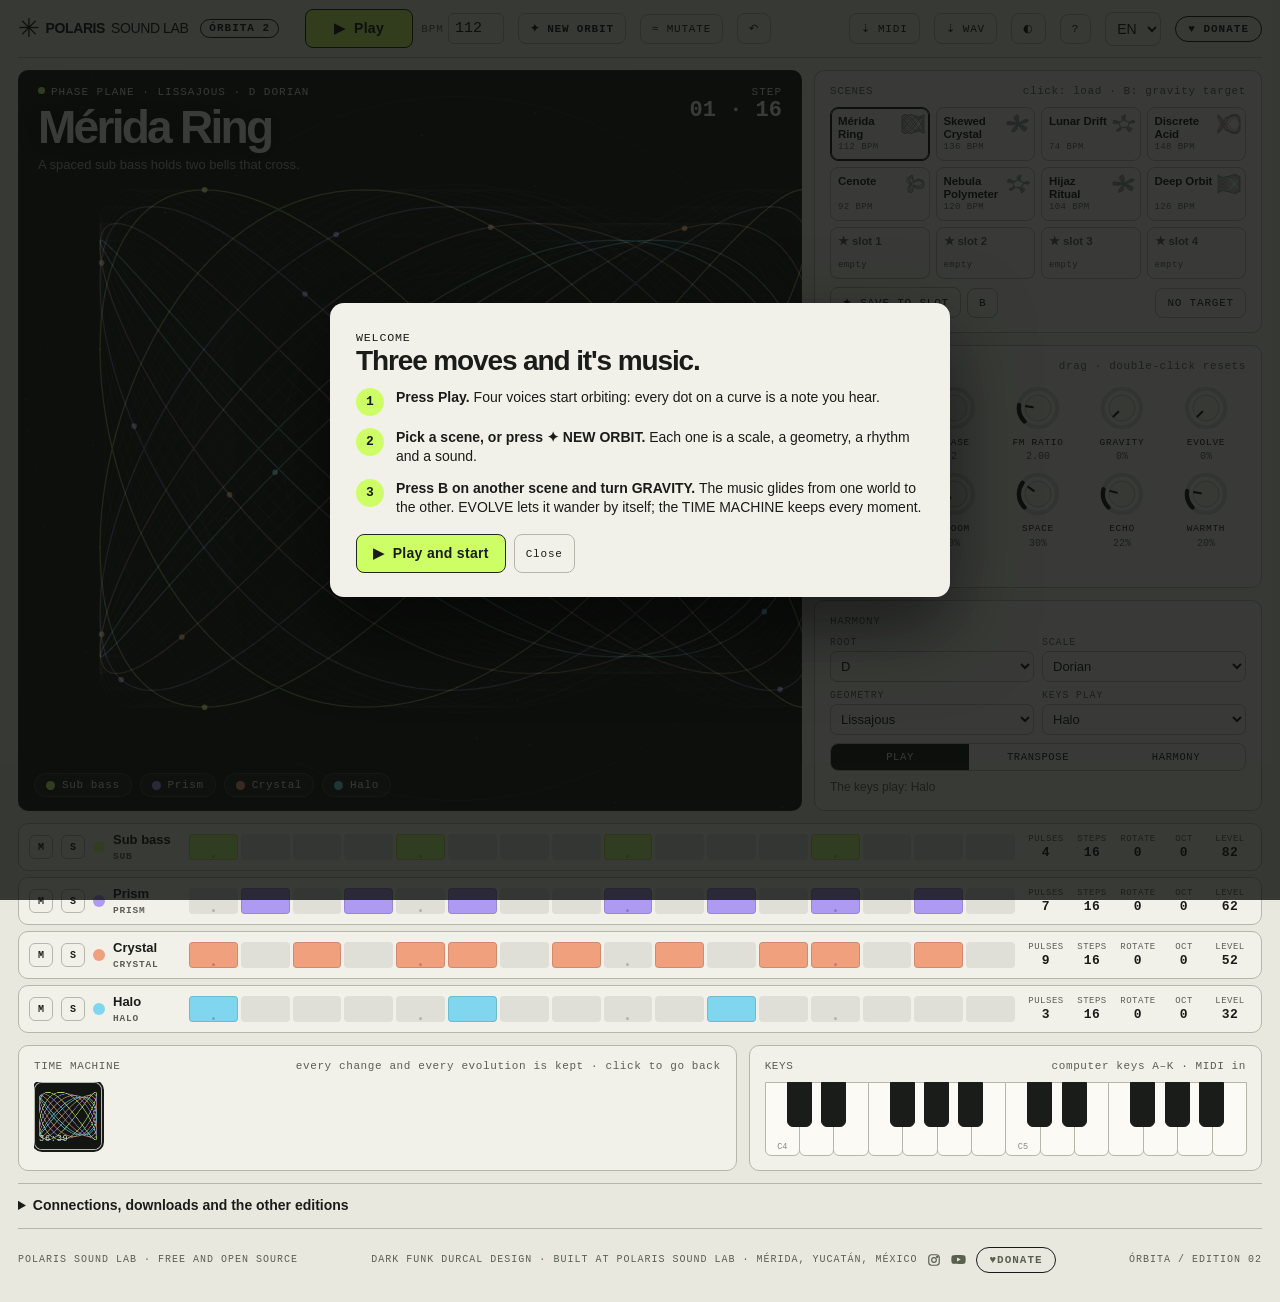
==== commit ce387b3a: "ÓRBITA: the DAW's play never starts it (only its own PLAY); with SYNC it follows the DAW's tempo and" ====
--- a/docs/index.html
+++ b/docs/index.html
@@ -219,7 +219,7 @@
 <div class="veil" id="help"><div class="sheet" id="helpBody"></div></div>
 <div class="toast" id="toast"></div>
 <script>
-const WASM_B64 = "AGFzbQEAAAABXBBgAX0AYAF/AX9gAn99AGABfwBgBH9/f38AYAR/fX19AGADf39/AGACf38Bf2AAAX9gAABgAn9/AGAFf39/fX8AYAR/f39/AX9gA399fwF9YAJ/fwF9YAN/f30AAy4tAAECAwMDBAUGAQcICAgIAgIJCQkDCgQGCwoGCAgICAcMDQgIDggJBwEHDwEBBQYBAYAEgAQGCQF/[base64]/AsAQfCOgIAAEIGAgIAAGkEAQfCOgIAANgKYx5aBAEHwjoCAACAAEIKAgIAAC9UKAQJ/IABBADoAhAwgAEGAgO65BDYCACAAQYgMakEAQYgi/AsAQaBqIQEDQCAAIAFqIgJB9MMAakIANwIAIAJB8MMAakEAOgAAIAJB/[base64]/PPO778/[base64]/AsAIABCADcC/LSWASAAQZqz5vgDNgL4tJYBIABCATcD8LSWASAAQpqz5vgDNwPotJYBIABCATcD4LSWASAAQpqz5vgDNwPYtJYBIABCATcD0LSWASAAQpqz5vgDNwPItJYBIABCATcDwLSWASAAQYS1lgFqQgA3AgAgAEIANwOQtZYBIABBgICA/[base64]/[base64]/[base64]/AM3A+C3lgEgAEGguJYBakEANgIAIABBmLiWAWpCADcDACAAQZC4lgFqQgA3AwAgAEGIuJYBakIANwMAIABBgLiWAWpCADcDACAAQfi3lgFqQgA3AwAgAEIANwPwt5YBIAALjEADBn8CfQF/[base64]/NgIAIABBtC5qQgA3AgAgAEG8LmpCADcCACAAQcQuakIANwIAIABBzC5qQQA2AgAgAkIANwALIAJBADsBCCAAIAIpAQg3AJEuIABBmS5qIAJBCGpBCGoiBikBADcAACAAQaAuaiACQRdqIgcpAAA3AAAgAEHsLmpBmrPm9AM2AgAgAEHkLmpCzZmz7rPmzJk/NwIAIABB3C5qQoCAgICg4fWRPDcCACAAQdguakEANgIAIABB0C5qQoCAgPzzzu+/PzcDACAAQfguakIANwMAIABB8C5qQgA3AwAgAEGAL2ogATgCAEMAAPxCQz1WtMMgAZUiCCAIQwAA/EJeG0MAAPzClyIIIAiOIgmTIghDe8WuOpRDPJUdPJIgCJRDRFhjPZIgCJRD8P11PpIgCJRDGHIxP5IgCJRDAACAP5IhCAJAAkAgCUMAAP5CkiIJi0MAAABPXUUNACAJqCEKDAELQYCAgIB4IQoLIABB/[base64]/NwIAIABBxDBqQoCAgICg4fWRPDcCACAAQcAwakEANgIAIABBuDBqQoCAgPzzzu+/PzcDACAAQeAwakIANwMAIABB2DBqQgA3AwAgAEHkMGogCDgCACAAQegwaiABOAIAIARBADoAACADQgA3AAAgBUEANgAAIABB7DBqQQA6AAAgAEGIMWpCADcDACAAQYQxakF/[base64]/PPO778/[base64]/NwMAIABBoDNqQoCAgICg4fWRPDcDACAAQZwzakEANgIAIABBlDNqQoCAgPzzzu+/PzcCACAAQbwzakIANwIAIABBtDNqQgA3AgAgAEHAM2ogCDgCACAAQcQzaiABOAIAIARBADoAACADQgA3AAAgBUEANgAAIABByDNqQQA6AAAgAEHkM2pCADcCACAAQeAzakF/[base64]/PPO778/[base64]/NwIAIABB/DVqQoCAgICg4fWRPDcCACAAQfg1akEANgIAIABB8DVqQoCAgPzzzu+/PzcDACAAQZg2akIANwMAIABBkDZqQgA3AwAgAEGcNmogCDgCACAAQaA2aiABOAIAIARBADoAACADQgA3AAAgBUEANgAAIABBpDZqQQA6AAAgAEHANmpCADcDACAAQbw2akF/[base64]/PPO778/[base64]/NwMAIABB2DhqQoCAgICg4fWRPDcDACAAQdQ4akEANgIAIABBzDhqQoCAgPzzzu+/PzcCACAAQfQ4akIANwIAIABB7DhqQgA3AgAgAEH4OGogCDgCACAAQfw4aiABOAIAIARBADoAACADQgA3AAAgBUEANgAAIABBgDlqQQA6AAAgAEGcOWpCADcCACAAQZg5akF/[base64]/PPO778/[base64]/NwIAIABBtDtqQoCAgICg4fWRPDcCACAAQbA7akEANgIAIABBqDtqQoCAgPzzzu+/PzcDACAAQdA7akIANwMAIABByDtqQgA3AwAgAEHUO2ogCDgCACAAQdg7aiABOAIAIARBADoAACADQgA3AAAgBUEANgAAIABB3DtqQQA6AAAgAEH4O2pCADcDACAAQfQ7akF/[base64]/PPO778/[base64]/NwMAIABBkD5qQoCAgICg4fWRPDcDACAAQYw+akEANgIAIABBhD5qQoCAgPzzzu+/PzcCACAAQaw+akIANwIAIABBpD5qQgA3AgAgAEGwPmogCDgCACAAQbQ+aiABOAIAIARBADoAACADQgA3AAAgBUEANgAAIABBuD5qQQA6AAAgAEHUPmpCADcCACAAQdA+akF/NgIAIABB3D5qQgA3AgAgAEHkPmpCADcCACAAQew+akIANwIAIABB9D5qQQA2AgAgAkIANwALIAJBADsBCCAAIAIpAQg3ALk+IABBwT5qIAYpAQA3AAAgAEHIPmogBykAADcAACAAQZQ/akGas+b0AzYCACAAQYw/akLNmbPus+bMmT83AgAgAEGEP2pCgICAgKDh9ZE8NwIAIABBgD9qQQA2AgAgAEH4PmpCgICA/PPO778/NwMAIABBoD9qQgA3AwAgAEGYP2pCADcDACAAQaQ/aiAIOAIAIABBqD9qIAE4AgAgBEEAOgAAIANCADcAACAFQQA2AAAgAEGsP2pBADoAACAAQcg/akIANwMAIABBxD9qQX82AgAgAEHQP2pCADcDACAAQdg/akIANwMAIABB4D9qQgA3AwAgAEHoP2pBADYCACACQgA3AAsgAkEAOwEIIAAgAikBCDcArT8gAEG1P2ogBikBADcAACAAQbw/aiAHKQAANwAAIABBiMAAakGas+b0AzYCACAAQYDAAGpCzZmz7rPmzJk/NwMAIABB+D9qQoCAgICg4fWRPDcDACAAQfQ/akEANgIAIABB7D9qQoCAgPzzzu+/[base64]/PPO778/NwMAIABBiMEAakIANwMAIABBgMEAakIANwMAIABBjMEAaiAIOAIAIABBkMEAaiABOAIAIARBADoAACADQgA3AAAgBUEANgAAIABBlMEAakEAOgAAIABBsMEAakIANwMAIABBrMEAakF/[base64]/NwIAIABB1MIAakKAgICAoOH1kTw3AgAgAEHQwgBqQQA2AgAgAEHIwgBqQoCAgPzzzu+/[base64]/UIgAEGFwwBqIAYpAQA3AAAgAEGMwwBqIAcpAAA3AAAgAEHYwwBqQZqz5vQDNgIAIABB0MMAakLNmbPus+bMmT83AwAgAEHIwwBqQoCAgICg4fWRPDcDACAAQcTDAGpBADYCACAAQbzDAGpCgICA/PPO778/NwIAIABB5MMAakIANwIAIABB3MMAakIANwIAIABB6MMAaiAIOAIAIABB7MMAaiABOAIAIABBmNkAakEAQYDqMPwLACAAQZzDMWpBAEGA6jD8CwAgAEHMreIAakEAQYCAAfwLACAAQdCt4wBqQQBBgIAB/AsAIABBuJ6TAWpBAEGAlgH8CwAgAEHYreQAakEAQYDuBfwLACAAQdyb6gBqQQBBgO4F/AsAIABB4InwAGpBAEGA7gX8CwAgAEHk9/UAakEAQYDuBfwLACAAQejl+wBqQQBBgO4F/AsAIABB7NOBAWpBAEGA7gX8CwAgAEHwwYcBakEAQYDuBfwLACAAQfSvjQFqQQBBgO4F/[base64]/DyAEQf8PSBsiBEEIIARBCEobNgIAAkACQCABQ6kTUDyUIgiLQwAAAE9dRQ0AIAioIQQMAQtBgICAgHghBAsgAEHgtJYBaiAEQf8PIARB/w9IGyIEQQggBEEIShs2AgACQAJAIAFD+u1rO5QiCItDAAAAT11FDQAgCKghBAwBC0GAgICAeCEECyAAQdC0lgFqIARB/w8gBEH/D0gbIgRBCCAEQQhKGzYCAAJAAkAgAUN1Apo7lCIIi0MAAABPXUUNACAIqCEEDAELQYCAgIB4IQQLIABBwLSWAWogBEH/DyAEQf8PSBsiBEEIIARBCEobNgIAQwAA/EJDO6q4vyABQ4/C9T2UQwAAgD+XlSIIIAhDAAD8Ql4bQwAA/MKXIgggCI4iCZMiCEN7xa46lEM8lR08kiAIlENEWGM9kiAIlEPw/XU+kiAIlEMYcjE/kiAIlEMAAIA/kiEIAkACQCAJQwAA/kKSIgmLQwAAAE9dRQ0AIAmoIQQMAQtBgICAgHghBAsgAEHIreIAakMAAIA/IAggBEEXdL6UkzgCAAJAAkAgAC0AlERFDQAgACoCmEQiCEMAAIA/Xw0AQwAAyEMgCCAIQwAAyENeG0MAAKBBlyEIDAELIAAqAoQIIQgLIABCADcD0LeWASAAQfriAjYC9EMgAEHYt5YBakIANwMAIAAgAUMAAPBBlCAIlSIIOALArWIgAEHEreIAaiAIOAIAQwAA/EIgAUNI4fo+lEMAAAxDlkMYCRHBlCABlSIBIAFDAAD8Ql4bQwAA/MKXIgEgAY4iCJMiAUN7xa66lEM8lR28kiABlENEWGO9kiABlEPw/XW+kiABlEMYcjG/kiABlEMAAIA/kyEBAkACQCAIQwAA/kKSIgiLQwAAAE9dRQ0AIAioIQQMAQtBgICAgHghBAsgAEG0reIAaiABIARBF3S+lEMAAIA/kiIBOAIAIABBvK3iAGogATgCACACQSBqJICAgIAAC4QLAQV/IABC7KPh+QM3AlggAELNmbPyAzcCUCAAQoCAgPSjs+aMPzcCSCAAQs2Zs/jjzJnzPjcCQCAAQs2Zs/ijs+bMPjcCOCAAQoCAgIDE66PhPjcCMCAAQoCAgIDg9dGwPjcCKCAAQgA3AiAgAEKAgICAhICAgMAANwIYIABCgICAgICAgPDAADcCECAAQoCAgIAENwIIIABCgICAlwQ3AgAgAEIANwJoIABCgICAjAQ3ApABIABCgICA/IOAgMA/NwKcASAAQoCAgICgs+asPzcCrAEgAEKAgICAoLPmzD43ArwBIABCgICAgICAgIA/NwLUASAAQc2Zs+4DNgLIASAAQc2Zs+oDNgK0ASAAQYCAgPwDNgKkASAAQYCAgPwDNgKAASAAQeAAakKAgICCpLPmjD43AgAgAEHwAGpCADcCACAAQfgAakIANwIAIABBuAFqQc2Zs/IDNgIAIABBqAFqQebMmfcDNgIAIABBjAFqQYCAgIJ8NgIAIABBhAFqQoXXx/oDNwIAIABBzAFqQoquj+Wj4fXRPTcCACAAQbQCakKas+bwg4CAgD83AgAgAEHEAWpB0vD6+AM2AgAgAEHcAWpCgICAgICAgMA/NwIAIABB5AFqIgFCgICA+gM3AgAgAEHsAWoiAkKAgICAgICAwMEANwIAIABB9AFqQgA3AgAgAEH8AWpCgICA/IOAgMA/NwIAIABBhAJqQoCAgPyDgIDAPzcCACAAQYwCakKAgICAoLPmrD83AgAgAEGUAmpCzZmz6tOZs+Y+NwIAIABBnAJqQoCAgICgs+bMPjcCACAAQaQCaiIDQoCAgPzTmbPmPTcCACAAQawCaiIEQs2Zs/Kjs+bMPjcCACAAQZgBakEANgIAIABB5AJqQoCAgPyDgIDAPzcCACAAQZgCakGPhdfzAzYCACAAQYgCakGas+b6AzYCACACQQA2AgAgBEKpuL30o+H10T43AgAgAULS8Pr4k4XXx75/NwIAIANB5syZ+wM2AgAgAEG8AmpBgICA/AM2AgAgAEH4AWpBADYCACAAQcwCakKAgICAhICAwMEANwIAIABByAJqQQA2AgAgAEHAAmpCgICA/IOAgKA/[base64]/IOAgMA/NwIAIABBuANqIgVCgICAgICAgMA/NwIAIABBsANqQoCAgIwENwIAIABB9ANqQubMmfeDgICAPzcCACAAQZwDakGAgICABDYCACAAQdwDakLNmbP4o7PmjD83AgAgAEHsA2pCzZmz8qOz5ow/NwIAIABBpANqQr2U3PYDNwIAIAFBs+bM+QM2AgAgA0GAgID4AzYCACAAQawDakGAgICEfDYCACAAQeQDakGU3J76AzYCACAAQfwDakGAgICCBDYCACAFQQA2AgAgAkKas+b048yZ8z43AgAgBEGAgICEBDYCAAuFBAQCfQJ/AX0BfwJAAkACQCAALQCEDA0AQwAAAAAhAQwBC0MAAIA/[base64]/kiAFIAKTIAGUko44AgAMAQsgAyAFOAIACyADQQRqIQMgBEEBaiIEQYABRw0ADAILCyAAQYQIaiEDQQAhBANAIANBgHxqKgIAIQUgA0GAeGoqAgAhAgJAAkACQAJAAkAgBEEgSQ0AIARBYGpB/[base64]/BX0BfwF9Bn8EfQV8BH0IfwR9A38BfQJ/AX0CfwV9CX8CfQF/[base64]/MKXIgUgBY4iCJMiBUN7xa46lEM8lR08kiAFlENEWGM9kiAFlEPw/XU+kiAFlEMYcjE/kiAFlEMAAIA/kiEFAkACQCAIQwAA/kKSIgiLQwAAAE9dRQ0AIAioIQYMAQtBgICAgHghBgtDAAD8QkMYCRHBIAdDSOH6PpQiCSAGQRd0vkMAAGFElCAFlCIFlkMYCRHBlCAFQwAAgD9dGyAHlSIFIAVDAAD8Ql4bQwAA/MKXIgUgBY4iCJMiBUN7xa46lEM8lR08kiAFlENEWGM9kiAFlEPw/XU+kiAFlEMYcjE/kiAFlEMAAIA/kiEFAkACQCAIQwAA/kKSIgiLQwAAAE9dRQ0AIAioIQYMAQtBgICAgHghBgsgAEGsreIAakMAAIA/IAUgBkEXdL6UkyIFOAIAIABBpK3iAGogBTgCAEMAAPxCQxgJEcEgCSAAQcgIaioCAEMAwFrGlEMA4HZGkiIFlkMYCRHBlCAFQwAAgD9dGyAHlSIFIAVDAAD8Ql4bQwAA/MKXIgUgBY4iCJMiBUN7xa46lEM8lR08kiAFlENEWGM9kiAFlEPw/XU+kiAFlEMYcjE/kiAFlEMAAIA/kiEFAkACQCAIQwAA/kKSIgiLQwAAAE9dRQ0AIAioIQYMAQtBgICAgHghBgtDAACAPyAFIAZBF3S+lJMhCiAHQz7DrjeUIABBxAhqKgIAIgVDzczMP5RDzcwMP5KUIQsgAEH8nZMBaiEMQwAAgD8gBSAFlEMAABBBlEOamRk/kiAHlJUhDUEAIQYDQCAMIAo4AgAgBEHgAWogBmpDALCzRiALIAZBoIiAgABqKgIAlCIFIAVDALCzRl4bQwAAyEKXIgU4AgBDAAD8QiAFQ9pzH8GUIA2UIgUgBUMAAPxCXhtDAAD8wpciBSAFjiIIkyIFQ3vFrjqUQzyVHTySIAWUQ0RYYz2SIAWUQ/[base64]/[base64]/D9dT6SIAWUQxhyMT+SIAWUQwAAgD+SIQUCQAJAIAhDAAD+QpIiCItDAAAAT11FDQAgCKghBgwBC0GAgICAeCEGCyAAQbi3lgFqIAUgBkEXdL6UIgU4AgAgAEGot5YBaiAKOAIAIABByLeWAWogBTgCAEMAAPxCIAlDAAB6Q5ZDGAkRwZQgB5UiBSAFQwAA/[base64]/[base64]/lEMAAIA/kpQ4AgAgDEHUCWoqAgAhBSAAIAZqIhAgDEHICWoqAgAgECoCACIIk0MAAIA+lCAIkiIIOAIAIARBMGogBmpBgMnpfmogBTgCAEMAAPxCIAhDPqkDQZQiBSAFQwAA/[base64]/kiAAKgIAEIeAgIAAIA9BOGohDyAGQQRqIQYgDkHgAGoiDkGAA0cNAAsgAEHcCGohBiAAQdQIaiEMIABB0AhqIQ4gAEHMCGohDyAAQcAIaiEQIABBuAhqIREgAEGwCGohEiAAKgIAIQgCQAJAIAAtAJREIhNFDQAgACoCmEQiBUMAAIA/[base64]/IByhIBiioCEbIAZBAWohBgsCQCAMQQFqIAZHDQAgACsDiEQgGyAAKwOARKChtosgF0PNzEw9lF8NAQsgACAbOQOIRCAAQgA3A4BEIAAgBkF/ajYC/EMLAkAgA0EBSA0AIA1DAADAP5QhHUMAAIA/IAOylSEeQwAAgD9DAACAP0MAAIC/IAtDzczMP5QiCEMAAIA/kiIfIB+UIgpDAADYQZIgH5QgCkMAABBBlEMAANhBkpUgH0M9Cp/[base64]/[base64]/[base64]/KgIAIAVDAAAAv5KUQwAAAD+SlCFHIDwqAgBDCtejPZQhSCAGKgIQIAAqAgCVIQlDAACAPyBAKgIAIklDAACAPpeVIUogPSgCACESID4qAgAiCIwhS0EAIQxBASEOAkADQCBLIAggDkEBcSJMG0NOlAQ8lEMAAIA/kkMAAIA/IAhDCtcjPF4bIAmUIQVDAAAAACEKAkACQAJAAkACQCASQX9qDgUAAQQCAwQLIAYgDEECdGpBLGoiDyoCACIKIU0CQCAQQQFxDQBBACEOQwAAAAAhC0MAAIA/IU1BoM+WgQAhEANAIBAgCzgCACBNQ7H/fz+UIAtDxg9JO5STIU4gC0Ox/38/lCBNQ8YPSTuUkiELAkACQCAOQf8BcUH/AUYNACBOIU0MAQtDAACAPyALIAuUIE4gTpSSkZUiTyBOlCFNIE8gC5QhCwsgEEEEaiEQIA5BAWoiDkGBEEcNAAtBASEQQQBBAToApI+XgQAgDyoCACFNCwJAAkAgCiAKjpNDAAAARZQiC4tDAAAAT11FDQAgC6ghDgwBC0GAgICAeCEOCyAOQQAgDkEAShsiDkH/[base64]/P5QgC0PGD0k7lJMhTiALQ7H/fz+UIE1Dxg9JO5SSIQsCQAJAIA5B/wFxQf8BRg0AIE4hTQwBC0MAAIA/IAsgC5QgTiBOlJKRlSJPIE6UIU0gTyALlCELCyAQQQRqIRAgDkEBaiIOQYEQRw0AC0EBIRBBAEEBOgCkj5eBACAPKgIAIU0LAkACQCAKIAqOk0MAAABFlCILi0MAAABPXUUNACALqCEODAELQYCAgIB4IQ4LIA5BACAOQQBKGyIOQf8PIA5B/w9JGyIOQQJ0IhFBpM+WgQBqKgIAIU4gEUGgz5aBAGoqAgAhCiAPIE0gBUOF62FAlJI4AgAgCiBOIAqTIAsgDrKTlJJDmpkZP5QhCgwCCyAGIAxBAnRqQSxqIg8qAgAiCiFNAkAgEEEBcQ0AQQAhDkMAAAAAIQtDAACAPyFNQaDPloEAIRADQCAQIAs4AgAgTUOx/38/lCALQ8YPSTuUkyFOIAtDsf9/P5QgTUPGD0k7lJIhCwJAAkAgDkH/AXFB/wFGDQAgTiFNDAELQwAAgD8gCyALlCBOIE6UkpGVIk8gTpQhTSBPIAuUIQsLIBBBBGohECAOQQFqIg5BgRBHDQALQQEhEEEAQQE6AKSPl4EAIA8qAgAhTQsCQAJAIAogCo6TQwAAAEWUIguLQwAAAE9dRQ0AIAuoIQ4MAQtBgICAgHghDgsgDkEAIA5BAEobIg5B/w8gDkH/D0kbIg5BAnQiEUGkz5aBAGoqAgAhTiARQaDPloEAaioCACEKIA8gTSAFQ7geEUGUkjgCACAKIE4gCpMgCyAOspOUkkPNzEw/[base64]/38/lCALQ8YPSTuUkyFOIAtDsf9/P5QgTUPGD0k7lJIhCwJAAkAgD0H/AXFB/wFGDQAgTiFNDAELQwAAgD8gCyALlCBOIE6UkpGVIk8gTpQhTSBPIAuUIQsLIBBBBGohECAPQQFqIg9BgRBHDQALQQEhEEEAQQE6AKSPl4EACwJAAkAgCiAKjpNDAAAARZQiCotDAAAAT11FDQAgCqghDwwBC0GAgICAeCEPCyARIA9BACAPQQBKGyIPQf8PIA9B/w9JGyIPQQJ0IhNBpM+WgQBqKgIAIBNBoM+WgQBqKgIAIguTIAogD7KTlCALkiIKOAIAIEcgCpQgSpQgDEEcaiIPKgIAkiEKAkAgEEEBcQ0AQQAhEEMAAAAAIQtDAACAPyFNQaDPloEAIREDQCARIAs4AgAgTUOx/38/lCALQ8YPSTuUkyFOIAtDsf9/P5QgTUPGD0k7lJIhCwJAAkAgEEH/AXFB/wFGDQAgTiFNDAELQwAAgD8gCyALlCBOIE6UkpGVIk8gTpQhTSBPIAuUIQsLIBFBBGohESAQQQFqIhBBgRBHDQALQQEhEEEAQQE6AKSPl4EACwJAAkAgCiAKjpNDAAAARZQiCotDAAAAT11FDQAgCqghEQwBC0GAgICAeCERCyARQQAgEUEAShsiEUH/DyARQf8PSRsiEUECdCITQaTPloEAaioCACATQaDPloEAaioCACILkyAKIBGyk5QgC5IhCgJAIBINACAGKgI0IQsCQCAQQQFxDQBBACEQQwAAAAAhTUMAAIA/IU5BoM+WgQAhEQNAIBEgTTgCACBOQ7H/fz+UIE1Dxg9JO5STIU8gTUOx/38/lCBOQ8YPSTuUkiFNAkACQCAQQf8BcUH/AUYNACBPIU4MAQtDAACAPyBNIE2UIE8gT5SSkZUiUCBPlCFOIFAgTZQhTQsgEUEEaiERIBBBAWoiEEGBEEcNAAtBASEQQQBBAToApI+XgQALIApDFK5HP5QhTQJAAkAgCyALjpNDAAAARZQiCotDAAAAT11FDQAgCqghEQwBC0GAgICAeCERCyARQQAgEUEAShsiEUH/DyARQf8PSRsiEUECdCITQaTPloEAaioCACATQaDPloEAaioCACILkyAKIBGyk5QgC5JDXI/[base64]/[base64]/[base64]/Y+lCIIIESUIAZBACAGQQBKGyIGQf8PIAZB/[base64]/XhsiBTgC1K1kIAUhCgJAIBBBAXENAEGgz5aBABCJgICAABpBASEQQQBBAToApI+XgQAgACoC1K1kIQogACoCACEICwJAAkAgBSAFjpNDAAAARZQiBYtDAAAAT11FDQAgBaghBgwBC0GAgICAeCEGCyAGQQAgBkEAShsiBkH/[base64]/w8gBkH/[base64]//8DcSAPakECdGoqAgAiCyA2Q83MTL6UkiALQwAAIMCUIDEgDCAOIAZrIgZBACAGQQBKG2pB/x9qQYDg//8DcSAGakECdGoqAgAiDZIgMSAMIAZBfmoiDkEAIA5BAEobakGBIGpBgOD//wNxIA5qQQJ0aioCACIFIAWSkiAxIAwgBkF9aiIGQQAgBkEAShtqQYIgakGA4P//A3EgBmpBAnRqKgIAIgdDAAAAv5SSIAcgDZNDAAAAP5QgCyAFk0MAAMA/lJIgCCAIj5MiCJSSIAiUIAUgDZNDAAAAP5SSIAiUkpQhBQJAAkBDAMB/RSAKIApDAMB/RV4bQwAAgD+XIgiLQwAAAE9dRQ0AIAioIQYMAQtBgICAgHghBgsgBSA2kiE2IDAgMiAGIAAoAsytYyIOayIMIA4gBkF/c2oiD0EAIA9BAEobakGAIGpBgOD//wNxIA9qQQJ0aioCACIKIDdDzcxMvpSSIApDAAAgwJQgMiAMIA4gBmsiBkEAIAZBAEobakH/H2pBgOD//wNxIAZqQQJ0aioCACILkiAyIAwgBkF+aiIOQQAgDkEAShtqQYEgakGA4P//A3EgDmpBAnRqKgIAIgUgBZKSIDIgDCAGQX1qIgZBACAGQQBKG2pBgiBqQYDg//8DcSAGakECdGoqAgAiDUMAAAC/lJIgDSALk0MAAAA/lCAKIAWTQwAAwD+UkiAIIAiPkyIIlJIgCJQgBSALk0MAAAA/[base64]/lJIgBSAFj5MiBZSSIAWUIA0gR5NDAAAAP5SSIAWUIAmSIgkgACoCoK1iIg2TIAAqAqStYpQgDZIiDTgCoK1iIAAgCyAKIAtDAAAgwJSSIAggCJKSIAdDAAAAv5SSIAcgCpNDAAAAP5QgCyAIk0MAAMA/[base64]/[base64]/w8gBkH/[base64]/[base64]/[base64]/[base64]/kiIKQz0Kn0BeDQBDzsxMPiEIIApDPQqfwF0NACAKQ83MzD6UIAogCpQiCEMAANhBkpQgCEMAABBBlEMAANhBkpVDmpkZP5IhCAsgCCAIjCAFQwAAAABeGyEIC0MfhWs/IQoCQCAFIB+UIgVDPQqfQF4NAEMfhWu/IQogBUM9Cp/AXQ0AIAVDH4VrP5QgBSAFlCIFQwAA2EGSlCAFQwAAEEGUQwAA2EGSlSEKCyAKICCUIAiTICmUIQ0gCyAdlCIFIQoCQCAFiyILQ5qZGT9dDQBDAACAPyEKAkAgC0MAACBAlEMAAMC/[base64]/IAVDkxhkP14bIgUgACoC4LeWASIKQyP4fz+UQ4Ko+ziSIAUgCl0bIgo4AuC3lgFDAACAPyEFAkAgCEO8nII/lCAKlCIIQz0Kn0BeDQBDAACAvyEFIAhDPQqfwF0NACAIIAiUIgVDAADYQZIgCJQgBUMAABBBlEMAANhBkpUhBQsgBUNI4Xo/lCEFAkAgCkO8nII/[base64]/[base64]////A3FBgICA/[base64]////A3FBgICA/[base64]/[base64]/[base64]/[base64]/[base64]/[base64]/A31DAACgQCADQ2Zm5j6UIAGWQwAAAD+UIAFDAAAgQV0bIAOVIQECQEEALQCkj5eBACIEQQFxDQBBoM+WgQAQiYCAgAAaQQBBAToApI+XgQBBASEECwJAAkAgASABjpNDAAAARZQiBYtDAAAAT11FDQAgBaghBgwBC0GAgICAeCEGCyAGQQAgBkEAShsiBkH/DyAGQf8PSRsiB0ECdCIGQaTPloEAaioCACEIIAZBoM+WgQBqKgIAIQMCQCAEQQFxDQBBoM+WgQAQiYCAgAAaQQBBAToApI+XgQALAkACQCABQwAAgD6SIgEgAY6TQwAAAEWUIgmLQwAAAE9dRQ0AIAmoIQYMAQtBgICAgHghBgsgBkEAIAZBAEobIgZB/w8gBkH/D0kbIgZBAnQiBEGkz5aBAGoqAgAhCiAEQaDPloEAaioCACEBIABDAACAPyACQ83MTD2XlSICOAIMIAAgCCADkyAFIAeyk5QgA5IgASAKIAGTIAkgBrKTlJKVIgE4AgggAEMAAIA/IAEgApIgAZRDAACAP5KVIgM4AhAgACADIAGUIgM4AhQgACADIAGUOAIYC4IQBQF/A30DfwJ9CH8jgICAgABBEGsiAySAgICAAAJAIAFBAEgNAAJAAkAgAC0AlERFDQAgACoCmEQiBEMAAIA/[base64]/[base64]/[base64]/wAgDkH/[base64]/[base64]/[base64]/AX0BfwN9QQAhAUMAAAAAIQIgACEDQwAAgD8hBANAIAMgAjgCACAEQ7H/fz+UIAJDxg9JO5STIQUgBEPGD0k7lCACQ7H/fz+UkiECAkACQCABQf8BcUH/[base64]///8HcSEIQQEhAEEAIQIDQCACQQEgAEF/aiIBdEEAQQEgASAEcHQgB3EbckEBIAB0QQBBASAAIARwdCAHcRtyIQIgAEEBaiEBIABBAmoiBSEAIAEgCEcNAAsgBUF/aiEACyAGRQ0AIAJBASAAdEEAQQEgACAEcHQgB3EbciECCyACQf//A3ELCABBoMeWgQALCABBoMuWgQALDgBBACgCmMeWgQBBBGoLBQBBgAELxQECAn8BfQJAIABB/wBLDQBBACgCmMeWgQAhAgJAAkAgAEEfSw0AIABBDGxB0ImAgABqIQMMAQsgAEFgakH/AXFBGHBBDGxB0IyAgABqIQMLIAIgAEECdGpBBGogAyoCACIEIAMqAgQgAZYgBCABXhs4AgACQCAAQSBJDQAgAEFgaiIAIABB/wFxQRhuIgBBGGxrQf8BcUF9akECSw0BIAIgAGpBssQAakEAOgAADwsgAEF7akEBSw0AQQBBADYBotOAgAALC4ABAgJ/AX0CQCAAQf8ASw0AQQAoApjHloEAIQICQAJAIABBH0sNACAAQQxsQdCJgIAAaiEDDAELIABBYGpB/wFxQRhwQQxsQdCMgIAAaiEDC0EAQQE6APSagIAAIAIgAEECdGpBhARqIAMqAgAiBCADKgIEIAGWIAQgAV4bOAIACwtUAQN/QQAoApjHloEAIQBBgHwhAQNAIAAgAWoiAkGECGogAkGEBGopAgA3AgAgAkGMCGogAkGMBGopAgA3AgAgAUEQaiIBDQALQQBBADoA9JqAgAALXQEBf0EAQQE6AIbTgIAAAkBBAC0A6NKAgAANAEEAKAKYx5aBACEAQQBCADcDqNOAgABBAEF/NgLs0oCAAEEAQQE6AOjSgIAAIABBiMQAakIANwMAIABCADcDgEQLC+8BAQV/QQBBADoAhtOAgABBAEEAOgDo0oCAAEEAKAKYx5aBACIAEJSAgIAAAkBBACgChOiAgAAiAUEBSA0AQQAoAoDkgIAAIgJB/[base64]/DgYBAAAAAAEACyAAQQQ2AvQ/CyAAQX42AsQ/[base64]/NOAgAAhAwsgAUEEaiEBIAVBAWoiBSADSA0AC0EAIQNBACAENgL804CAAEEAQQA7AbjTgIAAIARBAUgNAyAEQQFxIQYCQCAEQQFHDQBBACEFDAILIAJB0MQAaiEBIARB/v///[base64]/AUoNAEEAIAFBAWo2AoDkgIAAIAIgAUEDdGoiAUGUxQBqQQA2AgAgAUGTxQBqQQA6AAAgAUGSxQBqIAA6AAAgAUGRxQBqIAU6AAAgAUGQxQBqQQA6AAALC7sEAwJ/[base64]/[base64]/wFKDQAgACAFQQFqNgKQVSAAIAVBA3RqIgVBlMUAaiADNgIAIAVBksUAaiABOgAAIAVBkcUAaiAEOgAAIAVBkMUAakEBOgAAIAVBk8UAaiACQf8AIAJB/[base64]/[base64]/[base64]/EIgArJDq6qqPZRDAAC4wJIiAyADQwAA/[base64]////A3FBgICA/ANyviIDQwAAgL+SIANDAACAP5KVIgNDO6o4QJQgAyADlCIDQzmO4z2UQyRJEj6SIAOUQ83MTD6SIAOUQ6uqqj6SIAOUQwAAgD+SlCACQRd2Qf8BcUGBf2qykkPNzAxAlCIDIANDAAD8Ql4bQwAA/MKXIgMgA44iDZMiA0N7xa46lEM8lR08kiADlENEWGM9kiADlEPw/XU+kiADlEMYcjE/kiADlEMAAIA/kiEDAkACQCANQwAA/kKSIg2LQwAAAE9dRQ0AIA2oIQIMAQtBgICAgHghAgsgAkEXdL5DAABAQJQgA5RDbxKDOpIhAwtDj8L1PCENAkAgAUG8CWoqAgAiDkMAAAAAXw0AQwAA/EIgDrwiAUH///8DcUGAgID8A3K+Ig1DAACAv5IgDUMAAIA/kpUiDUM7qjhAlCANIA2UIg1DOY7jPZRDJEkSPpIgDZRDzcxMPpIgDZRDq6qqPpIgDZRDAACAP5KUIAFBF3ZB/wFxQYF/arKSIg0gDZIiDSANQwAA/EJeG0MAAPzClyINIA2OIg6TIg1De8WuOpRDPJUdPJIgDZRDRFhjPZIgDZRD8P11PpIgDZRDGHIxP5IgDZRDAACAP5IhDQJAAkAgDkMAAP5CkiIOi0MAAABPXUUNACAOqCEBDAELQYCAgIB4IQELIAFBF3S+QwAAwECUIA2UQ4/C9TySIQ0LIAAgBUECdGoiBUHACWoqAgAhD0MK1yM8IQ4CQCAFQcQJaioCACIQQwAAAABfDQBDAAD8QiAQvCIFQf///wNxQYCAgPwDcr4iDkMAAIC/kiAOQwAAgD+SlSIOQzuqOECUIA4gDpQiDkM5juM9lEMkSRI+kiAOlEPNzEw+kiAOlEOrqqo+kiAOlEMAAIA/kpQgBUEXdkH/AXFBgX9qspIiDiAOkiIOIA5DAAD8Ql4bQwAA/MKXIg4gDo4iEJMiDkN7xa46lEM8lR08kiAOlENEWGM9kiAOlEPw/XU+kiAOlEMYcjE/kiAOlEMAAIA/kiEOAkACQCAQQwAA/kKSIhCLQwAAAE9dRQ0AIBCoIQUMAQtBgICAgHghBQsgBUEXdL5DAADAQJQgDpRDCtcjPJIhDgsgB0EBNgJIIAdBgICA/AM2AkAgB0HcAGogDkMK16M7lyIOOAIAIAdB2ABqIA84AgAgB0HUAGogDTgCACAHQdAAaiADQ28SAzuXIgM4AgAgB0HgAGpDAACAPyAHQfAAaioCACIPIAOUlTgCAEMAAPxCQzuquL8gACoCACANQ2ZmJj+UQwrXozySlJUiAyADQwAA/EJeG0MAAPzClyIDIAOOIhCTIgNDe8WuOpRDPJUdPJIgA5RDRFhjPZIgA5RD8P11PpIgA5RDGHIxP5IgA5RDAACAP5IhAwJAAkAgEEMAAP5CkiIQi0MAAABPXUUNACAQqCEADAELQYCAgIB4IQALIAcgAyAAQRd0vpQ4AkRDAAD8QkM7qri/IA9DmpmZPpQiDyAOlJUiAyADQwAA/EJeG0MAAPzClyIDIAOOIg6TIgNDe8WuOpRDPJUdPJIgA5RDRFhjPZIgA5RD8P11PpIgA5RDGHIxP5IgA5RDAACAP5IhAwJAAkAgDkMAAP5CkiIOi0MAAABPXUUNACAOqCEADAELQYCAgIB4IQALIAdB6ABqQwAAgD8gAyAAQRd0vpSTOAIAQwAA/EJDO6q4vyAPIA1DbxKDOpeUlSIDIANDAAD8Ql4bQwAA/MKXIgMgA44iDZMiA0N7xa46lEM8lR08kiADlENEWGM9kiADlEPw/XU+kiADlEMYcjE/kiADlEMAAIA/kiEDAkACQCANQwAA/[base64]/AkACQCAAQZwIaioCACIEi0MAAABPXUUNACAEqCEFDAELQYCAgIB4IQULIAAoArhEIAVqIAFssiACspJD2w/JPpQhBAJAAkAgAEGUCGoqAgAiBotDAAAAT11FDQAgBqghAgwBC0GAgICAeCECCyACIAQgARChgICAACEEAkAgA0UNACADIASLOAIACyAAQeAIaioCACEGAkACQCAALwHIREUNACAGQwAAwD9fDQAgACgCjEUiA0F/aiECAkACQCAEQ4/C9T6UQ4/[base64]/ShtqIAJqIQMCQAJAIAAgAUHgAGxqQZwJaioCACIEi0MAAABPXUUNACAEqCEADAELQYCAgIB4IQALIAMgAEEMbGpBJGohAAsgAEH/[base64]/w8gAEH/[base64]/[base64]/[base64]/w9JGyIAQQJ0IgRBpM+WgQBqKgIAIARBoM+WgQBqKgIAIgWTIAEgALKTlCAFkkOD+SI+lCADkiEBAkAgAkEBcQ0AQaDPloEAEImAgIAAGkEAQQE6AKSPl4EACwJAAkAgASABjpNDAAAARZQiAYtDAAAAT11FDQAgAaghAAwBC0GAgICAeCEACyAAQQAgAEEAShsiAEH/[base64]/w8gAEH/[base64]/[base64]/[base64]/[base64]/[base64]/AACAQQAA4EAAAAAAAABwQQAAAEAAAAA/[base64]/[base64]/AACAPwAAAAAAAADBAAAAQQAAAAAAAABAAACAQQAAgEEAAHDBAABwQQAAAAAAAADAAAAAQAAAAAAAAAAAAACAPwAAgD/[base64]";
+const WASM_B64 = "AGFzbQEAAAABXBBgAX0AYAF/AX9gAn99AGABfwBgBH9/f38AYAR/fX19AGADf39/AGACf38Bf2AAAX9gAABgAn9/AGAFf39/fX8AYAR/f39/AX9gA399fwF9YAJ/fwF9YAN/f30AAy4tAAECAwMDBAUGAQcICAgIAgIJCQkDCgQGCwoGCAgICAcMDQgIDggJBwEHDwEBBQYBAYAEgAQGCQF/[base64]/AsAQfCOgIAAEIGAgIAAGkEAQfCOgIAANgKYx5aBAEHwjoCAACAAEIKAgIAAC9UKAQJ/IABBADoAhAwgAEGAgO65BDYCACAAQYgMakEAQYgi/AsAQaBqIQEDQCAAIAFqIgJB9MMAakIANwIAIAJB8MMAakEAOgAAIAJB/[base64]/PPO778/[base64]/AsAIABCADcC/LSWASAAQZqz5vgDNgL4tJYBIABCATcD8LSWASAAQpqz5vgDNwPotJYBIABCATcD4LSWASAAQpqz5vgDNwPYtJYBIABCATcD0LSWASAAQpqz5vgDNwPItJYBIABCATcDwLSWASAAQYS1lgFqQgA3AgAgAEIANwOQtZYBIABBgICA/[base64]/[base64]/[base64]/AM3A+C3lgEgAEGguJYBakEANgIAIABBmLiWAWpCADcDACAAQZC4lgFqQgA3AwAgAEGIuJYBakIANwMAIABBgLiWAWpCADcDACAAQfi3lgFqQgA3AwAgAEIANwPwt5YBIAALjEADBn8CfQF/[base64]/NgIAIABBtC5qQgA3AgAgAEG8LmpCADcCACAAQcQuakIANwIAIABBzC5qQQA2AgAgAkIANwALIAJBADsBCCAAIAIpAQg3AJEuIABBmS5qIAJBCGpBCGoiBikBADcAACAAQaAuaiACQRdqIgcpAAA3AAAgAEHsLmpBmrPm9AM2AgAgAEHkLmpCzZmz7rPmzJk/NwIAIABB3C5qQoCAgICg4fWRPDcCACAAQdguakEANgIAIABB0C5qQoCAgPzzzu+/PzcDACAAQfguakIANwMAIABB8C5qQgA3AwAgAEGAL2ogATgCAEMAAPxCQz1WtMMgAZUiCCAIQwAA/EJeG0MAAPzClyIIIAiOIgmTIghDe8WuOpRDPJUdPJIgCJRDRFhjPZIgCJRD8P11PpIgCJRDGHIxP5IgCJRDAACAP5IhCAJAAkAgCUMAAP5CkiIJi0MAAABPXUUNACAJqCEKDAELQYCAgIB4IQoLIABB/[base64]/NwIAIABBxDBqQoCAgICg4fWRPDcCACAAQcAwakEANgIAIABBuDBqQoCAgPzzzu+/PzcDACAAQeAwakIANwMAIABB2DBqQgA3AwAgAEHkMGogCDgCACAAQegwaiABOAIAIARBADoAACADQgA3AAAgBUEANgAAIABB7DBqQQA6AAAgAEGIMWpCADcDACAAQYQxakF/[base64]/PPO778/[base64]/NwMAIABBoDNqQoCAgICg4fWRPDcDACAAQZwzakEANgIAIABBlDNqQoCAgPzzzu+/PzcCACAAQbwzakIANwIAIABBtDNqQgA3AgAgAEHAM2ogCDgCACAAQcQzaiABOAIAIARBADoAACADQgA3AAAgBUEANgAAIABByDNqQQA6AAAgAEHkM2pCADcCACAAQeAzakF/[base64]/PPO778/[base64]/NwIAIABB/DVqQoCAgICg4fWRPDcCACAAQfg1akEANgIAIABB8DVqQoCAgPzzzu+/PzcDACAAQZg2akIANwMAIABBkDZqQgA3AwAgAEGcNmogCDgCACAAQaA2aiABOAIAIARBADoAACADQgA3AAAgBUEANgAAIABBpDZqQQA6AAAgAEHANmpCADcDACAAQbw2akF/[base64]/PPO778/[base64]/NwMAIABB2DhqQoCAgICg4fWRPDcDACAAQdQ4akEANgIAIABBzDhqQoCAgPzzzu+/PzcCACAAQfQ4akIANwIAIABB7DhqQgA3AgAgAEH4OGogCDgCACAAQfw4aiABOAIAIARBADoAACADQgA3AAAgBUEANgAAIABBgDlqQQA6AAAgAEGcOWpCADcCACAAQZg5akF/[base64]/PPO778/[base64]/NwIAIABBtDtqQoCAgICg4fWRPDcCACAAQbA7akEANgIAIABBqDtqQoCAgPzzzu+/PzcDACAAQdA7akIANwMAIABByDtqQgA3AwAgAEHUO2ogCDgCACAAQdg7aiABOAIAIARBADoAACADQgA3AAAgBUEANgAAIABB3DtqQQA6AAAgAEH4O2pCADcDACAAQfQ7akF/[base64]/PPO778/[base64]/NwMAIABBkD5qQoCAgICg4fWRPDcDACAAQYw+akEANgIAIABBhD5qQoCAgPzzzu+/PzcCACAAQaw+akIANwIAIABBpD5qQgA3AgAgAEGwPmogCDgCACAAQbQ+aiABOAIAIARBADoAACADQgA3AAAgBUEANgAAIABBuD5qQQA6AAAgAEHUPmpCADcCACAAQdA+akF/NgIAIABB3D5qQgA3AgAgAEHkPmpCADcCACAAQew+akIANwIAIABB9D5qQQA2AgAgAkIANwALIAJBADsBCCAAIAIpAQg3ALk+IABBwT5qIAYpAQA3AAAgAEHIPmogBykAADcAACAAQZQ/akGas+b0AzYCACAAQYw/akLNmbPus+bMmT83AgAgAEGEP2pCgICAgKDh9ZE8NwIAIABBgD9qQQA2AgAgAEH4PmpCgICA/PPO778/NwMAIABBoD9qQgA3AwAgAEGYP2pCADcDACAAQaQ/aiAIOAIAIABBqD9qIAE4AgAgBEEAOgAAIANCADcAACAFQQA2AAAgAEGsP2pBADoAACAAQcg/akIANwMAIABBxD9qQX82AgAgAEHQP2pCADcDACAAQdg/akIANwMAIABB4D9qQgA3AwAgAEHoP2pBADYCACACQgA3AAsgAkEAOwEIIAAgAikBCDcArT8gAEG1P2ogBikBADcAACAAQbw/aiAHKQAANwAAIABBiMAAakGas+b0AzYCACAAQYDAAGpCzZmz7rPmzJk/NwMAIABB+D9qQoCAgICg4fWRPDcDACAAQfQ/akEANgIAIABB7D9qQoCAgPzzzu+/[base64]/PPO778/NwMAIABBiMEAakIANwMAIABBgMEAakIANwMAIABBjMEAaiAIOAIAIABBkMEAaiABOAIAIARBADoAACADQgA3AAAgBUEANgAAIABBlMEAakEAOgAAIABBsMEAakIANwMAIABBrMEAakF/[base64]/NwIAIABB1MIAakKAgICAoOH1kTw3AgAgAEHQwgBqQQA2AgAgAEHIwgBqQoCAgPzzzu+/[base64]/UIgAEGFwwBqIAYpAQA3AAAgAEGMwwBqIAcpAAA3AAAgAEHYwwBqQZqz5vQDNgIAIABB0MMAakLNmbPus+bMmT83AwAgAEHIwwBqQoCAgICg4fWRPDcDACAAQcTDAGpBADYCACAAQbzDAGpCgICA/PPO778/NwIAIABB5MMAakIANwIAIABB3MMAakIANwIAIABB6MMAaiAIOAIAIABB7MMAaiABOAIAIABBmNkAakEAQYDqMPwLACAAQZzDMWpBAEGA6jD8CwAgAEHMreIAakEAQYCAAfwLACAAQdCt4wBqQQBBgIAB/AsAIABBuJ6TAWpBAEGAlgH8CwAgAEHYreQAakEAQYDuBfwLACAAQdyb6gBqQQBBgO4F/AsAIABB4InwAGpBAEGA7gX8CwAgAEHk9/UAakEAQYDuBfwLACAAQejl+wBqQQBBgO4F/AsAIABB7NOBAWpBAEGA7gX8CwAgAEHwwYcBakEAQYDuBfwLACAAQfSvjQFqQQBBgO4F/[base64]/DyAEQf8PSBsiBEEIIARBCEobNgIAAkACQCABQ6kTUDyUIgiLQwAAAE9dRQ0AIAioIQQMAQtBgICAgHghBAsgAEHgtJYBaiAEQf8PIARB/w9IGyIEQQggBEEIShs2AgACQAJAIAFD+u1rO5QiCItDAAAAT11FDQAgCKghBAwBC0GAgICAeCEECyAAQdC0lgFqIARB/w8gBEH/D0gbIgRBCCAEQQhKGzYCAAJAAkAgAUN1Apo7lCIIi0MAAABPXUUNACAIqCEEDAELQYCAgIB4IQQLIABBwLSWAWogBEH/DyAEQf8PSBsiBEEIIARBCEobNgIAQwAA/EJDO6q4vyABQ4/C9T2UQwAAgD+XlSIIIAhDAAD8Ql4bQwAA/MKXIgggCI4iCZMiCEN7xa46lEM8lR08kiAIlENEWGM9kiAIlEPw/XU+kiAIlEMYcjE/kiAIlEMAAIA/kiEIAkACQCAJQwAA/kKSIgmLQwAAAE9dRQ0AIAmoIQQMAQtBgICAgHghBAsgAEHIreIAakMAAIA/IAggBEEXdL6UkzgCAAJAAkAgAC0AlERFDQAgACoCmEQiCEMAAIA/Xw0AQwAAyEMgCCAIQwAAyENeG0MAAKBBlyEIDAELIAAqAoQIIQgLIABCADcD0LeWASAAQfriAjYC9EMgAEHYt5YBakIANwMAIAAgAUMAAPBBlCAIlSIIOALArWIgAEHEreIAaiAIOAIAQwAA/EIgAUNI4fo+lEMAAAxDlkMYCRHBlCABlSIBIAFDAAD8Ql4bQwAA/MKXIgEgAY4iCJMiAUN7xa66lEM8lR28kiABlENEWGO9kiABlEPw/XW+kiABlEMYcjG/kiABlEMAAIA/kyEBAkACQCAIQwAA/kKSIgiLQwAAAE9dRQ0AIAioIQQMAQtBgICAgHghBAsgAEG0reIAaiABIARBF3S+lEMAAIA/kiIBOAIAIABBvK3iAGogATgCACACQSBqJICAgIAAC4QLAQV/IABC7KPh+QM3AlggAELNmbPyAzcCUCAAQoCAgPSjs+aMPzcCSCAAQs2Zs/jjzJnzPjcCQCAAQs2Zs/ijs+bMPjcCOCAAQoCAgIDE66PhPjcCMCAAQoCAgIDg9dGwPjcCKCAAQgA3AiAgAEKAgICAhICAgMAANwIYIABCgICAgICAgPDAADcCECAAQoCAgIAENwIIIABCgICAlwQ3AgAgAEIANwJoIABCgICAjAQ3ApABIABCgICA/IOAgMA/NwKcASAAQoCAgICgs+asPzcCrAEgAEKAgICAoLPmzD43ArwBIABCgICAgICAgIA/NwLUASAAQc2Zs+4DNgLIASAAQc2Zs+oDNgK0ASAAQYCAgPwDNgKkASAAQYCAgPwDNgKAASAAQeAAakKAgICCpLPmjD43AgAgAEHwAGpCADcCACAAQfgAakIANwIAIABBuAFqQc2Zs/IDNgIAIABBqAFqQebMmfcDNgIAIABBjAFqQYCAgIJ8NgIAIABBhAFqQoXXx/oDNwIAIABBzAFqQoquj+Wj4fXRPTcCACAAQbQCakKas+bwg4CAgD83AgAgAEHEAWpB0vD6+AM2AgAgAEHcAWpCgICAgICAgMA/NwIAIABB5AFqIgFCgICA+gM3AgAgAEHsAWoiAkKAgICAgICAwMEANwIAIABB9AFqQgA3AgAgAEH8AWpCgICA/IOAgMA/NwIAIABBhAJqQoCAgPyDgIDAPzcCACAAQYwCakKAgICAoLPmrD83AgAgAEGUAmpCzZmz6tOZs+Y+NwIAIABBnAJqQoCAgICgs+bMPjcCACAAQaQCaiIDQoCAgPzTmbPmPTcCACAAQawCaiIEQs2Zs/Kjs+bMPjcCACAAQZgBakEANgIAIABB5AJqQoCAgPyDgIDAPzcCACAAQZgCakGPhdfzAzYCACAAQYgCakGas+b6AzYCACACQQA2AgAgBEKpuL30o+H10T43AgAgAULS8Pr4k4XXx75/NwIAIANB5syZ+wM2AgAgAEG8AmpBgICA/AM2AgAgAEH4AWpBADYCACAAQcwCakKAgICAhICAwMEANwIAIABByAJqQQA2AgAgAEHAAmpCgICA/IOAgKA/[base64]/IOAgMA/NwIAIABBuANqIgVCgICAgICAgMA/NwIAIABBsANqQoCAgIwENwIAIABB9ANqQubMmfeDgICAPzcCACAAQZwDakGAgICABDYCACAAQdwDakLNmbP4o7PmjD83AgAgAEHsA2pCzZmz8qOz5ow/NwIAIABBpANqQr2U3PYDNwIAIAFBs+bM+QM2AgAgA0GAgID4AzYCACAAQawDakGAgICEfDYCACAAQeQDakGU3J76AzYCACAAQfwDakGAgICCBDYCACAFQQA2AgAgAkKas+b048yZ8z43AgAgBEGAgICEBDYCAAuFBAQCfQJ/AX0BfwJAAkACQCAALQCEDA0AQwAAAAAhAQwBC0MAAIA/[base64]/kiAFIAKTIAGUko44AgAMAQsgAyAFOAIACyADQQRqIQMgBEEBaiIEQYABRw0ADAILCyAAQYQIaiEDQQAhBANAIANBgHxqKgIAIQUgA0GAeGoqAgAhAgJAAkACQAJAAkAgBEEgSQ0AIARBYGpB/[base64]/BX0BfwF9Bn8EfQV8BH0IfwR9A38BfQJ/AX0CfwV9CX8CfQF/[base64]/MKXIgUgBY4iCJMiBUN7xa46lEM8lR08kiAFlENEWGM9kiAFlEPw/XU+kiAFlEMYcjE/kiAFlEMAAIA/kiEFAkACQCAIQwAA/kKSIgiLQwAAAE9dRQ0AIAioIQYMAQtBgICAgHghBgtDAAD8QkMYCRHBIAdDSOH6PpQiCSAGQRd0vkMAAGFElCAFlCIFlkMYCRHBlCAFQwAAgD9dGyAHlSIFIAVDAAD8Ql4bQwAA/MKXIgUgBY4iCJMiBUN7xa46lEM8lR08kiAFlENEWGM9kiAFlEPw/XU+kiAFlEMYcjE/kiAFlEMAAIA/kiEFAkACQCAIQwAA/kKSIgiLQwAAAE9dRQ0AIAioIQYMAQtBgICAgHghBgsgAEGsreIAakMAAIA/IAUgBkEXdL6UkyIFOAIAIABBpK3iAGogBTgCAEMAAPxCQxgJEcEgCSAAQcgIaioCAEMAwFrGlEMA4HZGkiIFlkMYCRHBlCAFQwAAgD9dGyAHlSIFIAVDAAD8Ql4bQwAA/MKXIgUgBY4iCJMiBUN7xa46lEM8lR08kiAFlENEWGM9kiAFlEPw/XU+kiAFlEMYcjE/kiAFlEMAAIA/kiEFAkACQCAIQwAA/kKSIgiLQwAAAE9dRQ0AIAioIQYMAQtBgICAgHghBgtDAACAPyAFIAZBF3S+lJMhCiAHQz7DrjeUIABBxAhqKgIAIgVDzczMP5RDzcwMP5KUIQsgAEH8nZMBaiEMQwAAgD8gBSAFlEMAABBBlEOamRk/kiAHlJUhDUEAIQYDQCAMIAo4AgAgBEHgAWogBmpDALCzRiALIAZBoIiAgABqKgIAlCIFIAVDALCzRl4bQwAAyEKXIgU4AgBDAAD8QiAFQ9pzH8GUIA2UIgUgBUMAAPxCXhtDAAD8wpciBSAFjiIIkyIFQ3vFrjqUQzyVHTySIAWUQ0RYYz2SIAWUQ/[base64]/[base64]/D9dT6SIAWUQxhyMT+SIAWUQwAAgD+SIQUCQAJAIAhDAAD+QpIiCItDAAAAT11FDQAgCKghBgwBC0GAgICAeCEGCyAAQbi3lgFqIAUgBkEXdL6UIgU4AgAgAEGot5YBaiAKOAIAIABByLeWAWogBTgCAEMAAPxCIAlDAAB6Q5ZDGAkRwZQgB5UiBSAFQwAA/[base64]/[base64]/lEMAAIA/kpQ4AgAgDEHUCWoqAgAhBSAAIAZqIhAgDEHICWoqAgAgECoCACIIk0MAAIA+lCAIkiIIOAIAIARBMGogBmpBgMnpfmogBTgCAEMAAPxCIAhDPqkDQZQiBSAFQwAA/[base64]/kiAAKgIAEIeAgIAAIA9BOGohDyAGQQRqIQYgDkHgAGoiDkGAA0cNAAsgAEHcCGohBiAAQdQIaiEMIABB0AhqIQ4gAEHMCGohDyAAQcAIaiEQIABBuAhqIREgAEGwCGohEiAAKgIAIQgCQAJAIAAtAJREIhNFDQAgACoCmEQiBUMAAIA/Xw0AQwAAyEMgBSAFQwAAyENeG0MAAKBBlyEKDAELIAAqAoQIIQoLIAwqAgAhCyAGKgIAIQ0gDioCACEUIA8qAgAhFSAQKgIAIQcgESoCACEWIBIqAgAhBSAIQwAAcEGUIAqVIRcCQCATRQ0AIAAtAJVEQf8BcUUNACAALQCoREUNACAALQD4Q0H/AXFFDQAgAEEAOgCoRCAXuyIYRB+F61G4HtU/oiEZIABBiAhqKgIAuyEaAkACQCAAKwOgRCIbnSIcRAAAAAAAAPC/oCAcIBsgHGMbIhyZRAAAAAAAAOBBY0UNACAcqiEGDAELQYCAgIB4IQYLIBkgGqIhGSAGQQFxIQ4gACgC/[base64]/[base64]/liEpIAdDvXSTPpQhKiAFQ5qZmT+UISsgBUOamRk+lCEsIABBuJ6TAWohLSAAQZzDMWohLiAAQZjZAGohLyAVQ5qZGT+UITAgAEHQreMAaiExIABBzK3iAGohMiAXQ8P1qD6UITNBACE0A0ACQCAALQD4Q0UNAAJAIAArA4BEIhwgACsDiERjDQAgACgC/EMhBgNAIAAgBkEBaiIGNgL8QyAAIAYgNBCIgICAACAAIAArA4hEIDMgACoCiAiUIgWMIAUgACgC/[base64]/[base64]/ag4FAAEHBAIDCyAGQcwAaiIMIAwqAgAgBkHgAGoqAgBDXI+CP5SSIgc4AgAgB0MAAIA/XQ0HIAZCgoCAgICAgMA/[base64]/kpQhRyA8KgIAQwrXoz2UIUggBioCECAAKgIAlSEJQwAAgD8gQCoCACJJQwAAgD6XlSFKID0oAgAhEiA+KgIAIgiMIUtBACEMQQEhDgJAA0AgSyAIIA5BAXEiTBtDTpQEPJRDAACAP5JDAACAPyAIQwrXIzxeGyAJlCEFQwAAAAAhCgJAAkACQAJAAkAgEkF/ag4FAAEEAgMECyAGIAxBAnRqQSxqIg8qAgAiCiFNAkAgEEEBcQ0AQQAhDkMAAAAAIQtDAACAPyFNQaDPloEAIRADQCAQIAs4AgAgTUOx/38/lCALQ8YPSTuUkyFOIAtDsf9/P5QgTUPGD0k7lJIhCwJAAkAgDkH/AXFB/wFGDQAgTiFNDAELQwAAgD8gCyALlCBOIE6UkpGVIk8gTpQhTSBPIAuUIQsLIBBBBGohECAOQQFqIg5BgRBHDQALQQEhEEEAQQE6AKSPl4EAIA8qAgAhTQsCQAJAIAogCo6TQwAAAEWUIguLQwAAAE9dRQ0AIAuoIQ4MAQtBgICAgHghDgsgDkEAIA5BAEobIg5B/w8gDkH/D0kbIg5BAnQiEUGkz5aBAGoqAgAhTiARQaDPloEAaioCACEKIA8gTSAFQ2IQ4ECUkjgCACAKIE4gCpMgCyAOspOUkkMzM7M+lCEKDAMLIAYgDEECdGpBLGoiDyoCACIKIU0CQCAQQQFxDQBBACEOQwAAAAAhC0MAAIA/IU1BoM+WgQAhEANAIBAgCzgCACBNQ7H/fz+UIAtDxg9JO5STIU4gC0Ox/38/lCBNQ8YPSTuUkiELAkACQCAOQf8BcUH/AUYNACBOIU0MAQtDAACAPyALIAuUIE4gTpSSkZUiTyBOlCFNIE8gC5QhCwsgEEEEaiEQIA5BAWoiDkGBEEcNAAtBASEQQQBBAToApI+XgQAgDyoCACFNCwJAAkAgCiAKjpNDAAAARZQiC4tDAAAAT11FDQAgC6ghDgwBC0GAgICAeCEOCyAOQQAgDkEAShsiDkH/[base64]/P5QgC0PGD0k7lJMhTiALQ7H/fz+UIE1Dxg9JO5SSIQsCQAJAIA5B/wFxQf8BRg0AIE4hTQwBC0MAAIA/IAsgC5QgTiBOlJKRlSJPIE6UIU0gTyALlCELCyAQQQRqIRAgDkEBaiIOQYEQRw0AC0EBIRBBAEEBOgCkj5eBACAPKgIAIU0LAkACQCAKIAqOk0MAAABFlCILi0MAAABPXUUNACALqCEODAELQYCAgIB4IQ4LIA5BACAOQQBKGyIOQf8PIA5B/[base64]/P5QgC0PGD0k7lJMhTiALQ7H/fz+UIE1Dxg9JO5SSIQsCQAJAIA9B/wFxQf8BRg0AIE4hTQwBC0MAAIA/IAsgC5QgTiBOlJKRlSJPIE6UIU0gTyALlCELCyAQQQRqIRAgD0EBaiIPQYEQRw0AC0EBIRBBAEEBOgCkj5eBAAsCQAJAIAogCo6TQwAAAEWUIgqLQwAAAE9dRQ0AIAqoIQ8MAQtBgICAgHghDwsgESAPQQAgD0EAShsiD0H/DyAPQf8PSRsiD0ECdCITQaTPloEAaioCACATQaDPloEAaioCACILkyAKIA+yk5QgC5IiCjgCACBHIAqUIEqUIAxBHGoiDyoCAJIhCgJAIBBBAXENAEEAIRBDAAAAACELQwAAgD8hTUGgz5aBACERA0AgESALOAIAIE1Dsf9/P5QgC0PGD0k7lJMhTiALQ7H/fz+UIE1Dxg9JO5SSIQsCQAJAIBBB/wFxQf8BRg0AIE4hTQwBC0MAAIA/IAsgC5QgTiBOlJKRlSJPIE6UIU0gTyALlCELCyARQQRqIREgEEEBaiIQQYEQRw0AC0EBIRBBAEEBOgCkj5eBAAsCQAJAIAogCo6TQwAAAEWUIgqLQwAAAE9dRQ0AIAqoIREMAQtBgICAgHghEQsgEUEAIBFBAEobIhFB/w8gEUH/D0kbIhFBAnQiE0Gkz5aBAGoqAgAgE0Ggz5aBAGoqAgAiC5MgCiARspOUIAuSIQoCQCASDQAgBioCNCELAkAgEEEBcQ0AQQAhEEMAAAAAIU1DAACAPyFOQaDPloEAIREDQCARIE04AgAgTkOx/38/lCBNQ8YPSTuUkyFPIE1Dsf9/P5QgTkPGD0k7lJIhTQJAAkAgEEH/AXFB/wFGDQAgTyFODAELQwAAgD8gTSBNlCBPIE+UkpGVIlAgT5QhTiBQIE2UIU0LIBFBBGohESAQQQFqIhBBgRBHDQALQQEhEEEAQQE6AKSPl4EACyAKQxSuRz+UIU0CQAJAIAsgC46TQwAAAEWUIgqLQwAAAE9dRQ0AIAqoIREMAQtBgICAgHghEQsgEUEAIBFBAEobIhFB/w8gEUH/[base64]/[base64]/w8gBkH/D0kbIgZBAnQiDEGkz5aBAGoqAgAgDEGgz5aBAGoqAgAiC5MgCiAGspOUIQoCQCAQQQFxDQBBoM+WgQAQiYCAgAAaQQEhEEEAQQE6AKSPl4EACyAFIAWUIQcgCiALkiEKAkACQCAIIAiOk0MAAABFlCIFi0MAAABPXUUNACAFqCEGDAELQYCAgIB4IQYLIAdDiC/2PpQiCCBElCAGQQAgBkEAShsiBkH/DyAGQf8PSRsiBkECdCIMQaTPloEAaioCACAMQaDPloEAaioCACILkyAFIAayk5QgC5KUIgUgN5IhNyAFIARBwABqIDtqKgIAIguUIDmSITkgBEEwaiA7aioCAEMAAAA/[base64]/kiAFIAVDAACAP14bIgU4AtStZCAFIQoCQCAQQQFxDQBBoM+WgQAQiYCAgAAaQQEhEEEAQQE6AKSPl4EAIAAqAtStZCEKIAAqAgAhCAsCQAJAIAUgBY6TQwAAAEWUIgWLQwAAAE9dRQ0AIAWoIQYMAQtBgICAgHghBgsgBkEAIAZBAEobIgZB/w8gBkH/[base64]/w9JGyIGQQJ0IgxBpM+WgQBqKgIAIAxBoM+WgQBqKgIAIgiTIAUgBrKTlCAIkkMK1yM7lENCYOU7kiALlCIFIAVDAMB/RV4bQwAAgD+XIgiLQwAAAE9dRQ0AIAioIQYMAQtBgICAgHghBgsgMCAxIAYgACgC0K1kIg5rIgwgDiAGQX9zaiIPQQAgD0EAShtqQYAgakGA4P//A3EgD2pBAnRqKgIAIgsgNkPNzEy+lJIgC0MAACDAlCAxIAwgDiAGayIGQQAgBkEAShtqQf8fakGA4P//A3EgBmpBAnRqKgIAIg2SIDEgDCAGQX5qIg5BACAOQQBKG2pBgSBqQYDg//8DcSAOakECdGoqAgAiBSAFkpIgMSAMIAZBfWoiBkEAIAZBAEobakGCIGpBgOD//wNxIAZqQQJ0aioCACIHQwAAAL+UkiAHIA2TQwAAAD+UIAsgBZNDAADAP5SSIAggCI+TIgiUkiAIlCAFIA2TQwAAAD+UkiAIlJKUIQUCQAJAQwDAf0UgCiAKQwDAf0VeG0MAAIA/lyIIi0MAAABPXUUNACAIqCEGDAELQYCAgIB4IQYLIAUgNpIhNiAwIDIgBiAAKALMrWMiDmsiDCAOIAZBf3NqIg9BACAPQQBKG2pBgCBqQYDg//8DcSAPakECdGoqAgAiCiA3Q83MTL6UkiAKQwAAIMCUIDIgDCAOIAZrIgZBACAGQQBKG2pB/x9qQYDg//8DcSAGakECdGoqAgAiC5IgMiAMIAZBfmoiDkEAIA5BAEobakGBIGpBgOD//wNxIA5qQQJ0aioCACIFIAWSkiAyIAwgBkF9aiIGQQAgBkEAShtqQYIgakGA4P//A3EgBmpBAnRqKgIAIg1DAAAAv5SSIA0gC5NDAAAAP5QgCiAFk0MAAMA/[base64]/[base64]/[base64]/[base64]/[base64]/[base64]/kpQgBZIiBTgC0LeWASAAIAUgDZMgACoC1LeWAUNSuH4/[base64]/[base64]/[base64]/lCAFIAWUIgVDAADYQZKUIAVDAAAQQZRDAADYQZKVIQsLQwAAgD8hDSAAQ5MYZD8gCIsgCyAglCAKkyAplCAKkiILi5ciBZVDAACAPyAFQ5MYZD9eGyIFIAAqAuC3lgEiCkMj+H8/[base64]/lCIIOAIAIAAgACgC6LeWAUEBajYC6LeWASAAIAAoAowuIgZBAWo2AowuIAAgCCAIlCAFIAWUkkMAAAA/lCAAKgLkt5YBkjgC5LeWAQJAIAZBAUgNACAAQQA2AowuIAAgACgCiC4iBkEBakH/A3E2AoguIAAgBkECdGoiBkGIDmogBTgCACAGQYgeaiAIOAIACyA0QQFqIjQgA0cNAAsLAkACQCAAKAKUWUEBTg0AQQAhDwwBCyAAQZTVAGohBiADQX9qIRFBACEMQQAhDwNAIAZBBGoiDiAOKAIAIhAgA2siDjYCAAJAAkAgDkF/Sg0AIAAoApBVIg5B/[base64]///wNxQYCAgPwDcr4iBUMAAIC/kiAFQwAAgD+SlSIFQzuqOECUIAUgBZQiBUM5juM9lEMkSRI+kiAFlEPNzEw+kiAFlEOrqqo+kiAFlEMAAIA/kpQgBkEXdkH/AXFBgX9qspJDwqhAQJQhBQsgAEIANwLkt5YBIAAgBTgC7LeWAQtDAAAAACEFAkAgACoC4LeWASIIQwAAgD9gDQBDH6Y9xCEFIAhDAAAAAF8NACAIvCIGQf///wNxQYCAgPwDcr4iBUMAAIC/kiAFQwAAgD+SlSIFQzuqOECUIAUgBZQiBUM5juM9lEMkSRI+kiAFlEPNzEw+kiAFlEOrqqo+kiAFlEMAAIA/kpQgBkEXdkH/AXFBgX9qspJDwqjAQJQhBQsgACAFOALwt5YBIAAgACgC/[base64]/[base64]/[base64]/[base64]/EMiDkEASCEGAkACQCAAQdQKaioCACIFi0MAAABPXUUNACAFqCEMDAELQYCAgIB4IQwLAkACQCAGRQ0AQwAAgL8hBQwBCyAOIAxvsiEFCyAAQcAMaiAFOAIAIABB0AxqIABB/[base64]/[base64]/AX0CfwN9QwAAoEAgA0NmZuY+lCABlkMAAAA/lCABQwAAIEFdGyADlSEBAkBBAC0ApI+XgQAiBEEBcQ0AQaDPloEAEImAgIAAGkEAQQE6AKSPl4EAQQEhBAsCQAJAIAEgAY6TQwAAAEWUIgWLQwAAAE9dRQ0AIAWoIQYMAQtBgICAgHghBgsgBkEAIAZBAEobIgZB/w8gBkH/D0kbIgdBAnQiBkGkz5aBAGoqAgAhCCAGQaDPloEAaioCACEDAkAgBEEBcQ0AQaDPloEAEImAgIAAGkEAQQE6AKSPl4EACwJAAkAgAUMAAIA+kiIBIAGOk0MAAABFlCIJi0MAAABPXUUNACAJqCEGDAELQYCAgIB4IQYLIAZBACAGQQBKGyIGQf8PIAZB/[base64]/[base64]/[base64]/XRtqIgdBAiAHQQJIGyIHQX4gB0F+Shs2ArxEDAELIAAgBzYC9EMgAEMAAAA/IAZDAAAAM5RDAACAvpIgACoCwESSIgYgBkMAAAA/XhtDAAAAv5c4AsBECyAAQZTVAGohCUMAAIA/IASVIQogBUPNzFxBlCELQQAhCANAAkAgCEEYbEECdCAAaiIHQYQJaioCAEMAAAA/[base64]/A+IQYgBSAEQ65HYT6UXQ0CDAMLQ4XrUT8hBiAFIARDmpkZPpRgRQ0CDAELIA5FDQEgACgC9EMhDEOF61E/[base64]/wBIGyIOQQAgDkEAShshDQsgACAMQQ10IAxzIgxBEXYgDHMiDEEFdCAMcyIMNgL0Q0MAAIA/IAYgAyoCDEOamRk/lEOamZm+kiAHQdwJaioCAJSSIAxBCHazQ4/CdTKUQ4/[base64]/AUoNACAAIAdBAWo2ApBVIAAgB0EDdGoiB0GUxQBqIAI2AgAgB0GSxQBqIA06AAAgB0GRxQBqIAg6AAAgB0GQxQBqQQE6AAACQAJAIARDAAD+QpQiBItDAAAAT11FDQAgBKghDAwBC0GAgICAeCEMCyAHQZPFAGogDEH/[base64]/IQQDQCADIAI4AgAgBEOx/38/lCACQ8YPSTuUkyEFIARDxg9JO5QgAkOx/38/lJIhAgJAAkAgAUH/AXFB/wFGDQAgBSEEDAELQwAAgD8gAiAClCAFIAWUkpGVIgYgBZQhBCAGIAKUIQILIANBBGohAyABQQFqIgFBgRBHDQALIAAL1wQDAX8BfQV/[base64]////B3EhCEEBIQBBACECA0AgAkEBIABBf2oiAXRBAEEBIAEgBHB0IAdxG3JBASAAdEEAQQEgACAEcHQgB3EbciECIABBAWohASAAQQJqIgUhACABIAhHDQALIAVBf2ohAAsgBkUNACACQQEgAHRBAEEBIAAgBHB0IAdxG3IhAgsgAkH//wNxCwgAQaDHloEACwgAQaDLloEACw4AQQAoApjHloEAQQRqCwUAQYABC8UBAgJ/AX0CQCAAQf8ASw0AQQAoApjHloEAIQICQAJAIABBH0sNACAAQQxsQdCJgIAAaiEDDAELIABBYGpB/wFxQRhwQQxsQdCMgIAAaiEDCyACIABBAnRqQQRqIAMqAgAiBCADKgIEIAGWIAQgAV4bOAIAAkAgAEEgSQ0AIABBYGoiACAAQf8BcUEYbiIAQRhsa0H/AXFBfWpBAksNASACIABqQbLEAGpBADoAAA8LIABBe2pBAUsNAEEAQQA2AaLTgIAACwuAAQICfwF9AkAgAEH/[base64]/[base64]/DgYBAAAAAAEACyAAQQQ2AoA/CyAAQX42AtA+CwJAIAAtAKw/[base64]/[base64]/NOAgABBAEEAOwG404CAACAEQQFIDQMgBEEBcSEGAkAgBEEBRw0AQQAhBQwCCyACQdDEAGohASAEQf7///[base64]/[base64]/ACACQf8ASBsiBUEAIAVBAEobOgAACyAAIARBAnRqIgRBlLiWAWpBgICA/[base64]/[base64]///wNxQYCAgPwDcr4iA0MAAIC/kiADQwAAgD+SlSIDQzuqOECUIAMgA5QiA0M5juM9lEMkSRI+kiADlEPNzEw+kiADlEOrqqo+kiADlEMAAIA/kpQgAkEXdkH/AXFBgX9qspJDzcwMQJQiAyADQwAA/EJeG0MAAPzClyIDIAOOIg2TIgNDe8WuOpRDPJUdPJIgA5RDRFhjPZIgA5RD8P11PpIgA5RDGHIxP5IgA5RDAACAP5IhAwJAAkAgDUMAAP5CkiINi0MAAABPXUUNACANqCECDAELQYCAgIB4IQILIAJBF3S+QwAAQECUIAOUQ28SgzqSIQMLQ4/C9TwhDQJAIAFBvAlqKgIAIg5DAAAAAF8NAEMAAPxCIA68IgFB////A3FBgICA/ANyviINQwAAgL+SIA1DAACAP5KVIg1DO6o4QJQgDSANlCINQzmO4z2UQyRJEj6SIA2UQ83MTD6SIA2UQ6uqqj6SIA2UQwAAgD+SlCABQRd2Qf8BcUGBf2qykiINIA2SIg0gDUMAAPxCXhtDAAD8wpciDSANjiIOkyINQ3vFrjqUQzyVHTySIA2UQ0RYYz2SIA2UQ/D9dT6SIA2UQxhyMT+SIA2UQwAAgD+SIQ0CQAJAIA5DAAD+QpIiDotDAAAAT11FDQAgDqghAQwBC0GAgICAeCEBCyABQRd0vkMAAMBAlCANlEOPwvU8kiENCyAAIAVBAnRqIgVBwAlqKgIAIQ9DCtcjPCEOAkAgBUHECWoqAgAiEEMAAAAAXw0AQwAA/EIgELwiBUH///8DcUGAgID8A3K+Ig5DAACAv5IgDkMAAIA/kpUiDkM7qjhAlCAOIA6UIg5DOY7jPZRDJEkSPpIgDpRDzcxMPpIgDpRDq6qqPpIgDpRDAACAP5KUIAVBF3ZB/wFxQYF/arKSIg4gDpIiDiAOQwAA/[base64]/IAAqAgAgDUNmZiY/lEMK16M8kpSVIgMgA0MAAPxCXhtDAAD8wpciAyADjiIQkyIDQ3vFrjqUQzyVHTySIAOUQ0RYYz2SIAOUQ/D9dT6SIAOUQxhyMT+SIAOUQwAAgD+SIQMCQAJAIBBDAAD+QpIiEItDAAAAT11FDQAgEKghAAwBC0GAgICAeCEACyAHIAMgAEEXdL6UOAJEQwAA/EJDO6q4vyAPQ5qZmT6UIg8gDpSVIgMgA0MAAPxCXhtDAAD8wpciAyADjiIOkyIDQ3vFrjqUQzyVHTySIAOUQ0RYYz2SIAOUQ/D9dT6SIAOUQxhyMT+SIAOUQwAAgD+SIQMCQAJAIA5DAAD+QpIiDotDAAAAT11FDQAgDqghAAwBC0GAgICAeCEACyAHQegAakMAAIA/IAMgAEEXdL6UkzgCAEMAAPxCQzuquL8gDyANQ28SgzqXlJUiAyADQwAA/[base64]/[base64]/[base64]/[base64]/wAgAEH/AEgbIgBBACAAQQBKGwuqCQMBfQF/AX0gAUOD+SI+lCEDAkACQAJAAkAgAA4DAAECAwsgAyACQQFqspQhAQJAQQAtAKSPl4EAQQFxDQBBoM+WgQAQiYCAgAAaQQBBAToApI+XgQALAkACQCABIAGOk0MAAABFlCIBi0MAAABPXUUNACABqCEADAELQYCAgIB4IQALIABBACAAQQBKGyIAQf8PIABB/w9JGyIAQQJ0IgJBpM+WgQBqKgIAIAJBoM+WgQBqKgIAIgOTIAEgALKTlCADkg8LIAFDg/miPpQhAQJAQQAtAKSPl4EAIgJBAXENAEGgz5aBABCJgICAABpBAEEBOgCkj5eBAEEBIQILAkACQCABQwAAgD6SIgEgAY6TQwAAAEWUIgGLQwAAAE9dRQ0AIAGoIQAMAQtBgICAgHghAAsgAEEAIABBAEobIgBB/w8gAEH/D0kbIgBBAnQiBEGkz5aBAGoqAgAgBEGgz5aBAGoqAgAiBZMgASAAspOUIQECQCACQQFxDQBBoM+WgQAQiYCAgAAaQQBBAToApI+XgQALIAEgBZIhBQJAAkAgAyADjpNDAAAARZQiAYtDAAAAT11FDQAgAaghAAwBC0GAgICAeCEACyAAQQAgAEEAShsiAEH/[base64]/DyAAQf8PSRsiAEECdCIEQaTPloEAaioCACAEQaDPloEAaioCACIFkyABIACyk5QgBZJDg/kiPpQgA5IhAQJAIAJBAXENAEGgz5aBABCJgICAABpBAEEBOgCkj5eBAAsCQAJAIAEgAY6TQwAAAEWUIgGLQwAAAE9dRQ0AIAGoIQAMAQtBgICAgHghAAsgAEEAIABBAEobIgBB/w8gAEH/[base64]/w9JGyIAQQJ0IgRBpM+WgQBqKgIAIARBoM+WgQBqKgIAIgWTIAMgALKTlCEDIAFDg/miPZQhAQJAIAJBAXENAEGgz5aBABCJgICAABpBAEEBOgCkj5eBAAsgAyAFkiEDAkACQCABQwAAgD6SIgEgAY6TQwAAAEWUIgGLQwAAAE9dRQ0AIAGoIQAMAQtBgICAgHghAAsgAEEAIABBAEobIgBB/w8gAEH/[base64]/lEOamZm+kpRDrkfQQpIiA4tDAAAAT11FDQAgA6ghAAwBC0GAgICAeCEACyACQRBqJICAgIAAIABB/wAgAEH/AEgbIgJBCiACQQpKGwsjAEEAIAI4ArDTgIAAQQAgATYCrNOAgABBACAANgKo04CAAAsWAEEAKAKYx5aBACAAakGyxABqLQAACxkAQQAoApjHloEAIABBAXRqQarEAGovAQALC/gGAQBBgAgL8AYAAIA/AAAAQAAAQEAAAIBAAADAQAAAAEGrqqo/q6oqQADgiUQA4J9EAGCyRAAgyEQAoN9EAOD5RACwCUUAsBZFZmbmPpqZ2T/NzCxAZmZmP83MTECamZk/[base64]/NzAw/AAAAAAAAgD+amZk+AAAAAAAAgD/NzAw/AAAAAAAAgD9mZuY+AAAAAAAAgD8AAIA+AAAAAAAAgD+amRk/AAAAAAAAgD/NzEw+AACAvwAAgD8AAAAAAAAAAAAAgD/sUTg/AAAAAAAAAEAAAAAAAAAAAAAAQEAAAEBAAAAAAAAAgD+amRk+AAAAAAAAgD8AAAAAAAAAAAAAgD8AAAAAAAAAAAAAgD8AAAAAAAAAAAAAgD8AAAAAAAAAAAAAgD8AAAAAAAAAAAAAgD8AAAAAAAAAAAAAgD8AAIA/AAAAAAAAgD8AAEA/AACAvwAAgD8AAAAAAAAAwQAAAEEAAAAAAAAAQAAAgEEAAIBBAABwwQAAcEEAAAAAAAAAwAAAAEAAAAAAAAAAAAAAgD8AAIA/zczMPQAAAEEAAIA/AACAPgAAgEAAAIA/AAAAAAAAAEAAAIA/AAAAAAAAgD8AAAAAAAAAAAAAgD+amVk/AAAAAAAAgD/NzEw9AAAAAAAAgD/NzMw+AAAAAAAAgD8AAAAAAAAAAAAAgD+amZk+AAAAAAAAgD8AAIA/AAAAAAAAgD/NzMw9AAAAAAAAgD/NzEw+AAAAAAAAgD+amZk+AAAAAAAAgD8AAAAAAAAAAAAAgD8AAAA/[base64]";
 
 /* ---- i18n.js ---- */
 /* i18n.js \u2014 English by default, Espa\u00f1ol one click away */
@@ -964,12 +964,12 @@
 function helpHtml() {
   const en = `<small>QUICK GUIDE</small><h2>\u00d3RBITA 2</h2><p>Four FM voices play euclidean rhythms over a scale. Each voice draws its orbit: every bright dot is a note, the ring is where it is now.</p>
   <h4>PLAY</h4><ol><li><b>\u25b6 Play</b> (or the space bar). Pick a <b>scene</b>, or press <b>\u2726 NEW ORBIT</b> for a fresh, musical one; <b>\u2248 MUTATE</b> changes a few things and keeps the feel.</li><li><b>DENSITY</b> is how many notes in a cycle, <b>PHASE</b> where they fall (and which notes), <b>FM RATIO</b> warm to metallic.</li><li>Click a dot on the screen or a cell in a lane to add or remove that note.</li></ol>
-  <h4>THE THINGS NOBODY ELSE HAS</h4><ol><li><b>GRAVITY</b>: press <b>B</b> and pick a second scene (or right-click it). Turn GRAVITY and the whole sound glides from one world to the other: rhythm, harmony, timbre and space. Automate it in your DAW for transitions.</li><li><b>EVOLVE</b>: the orbit wanders by itself, a little every bar, and never far from home.</li><li><b>TIME MACHINE</b>: every change and every evolution is kept. Heard something great a minute ago? Click it and it's back.</li><li><b>HARMONY keys</b>: in HARMONY, hold a chord on your keyboard and the orbit plays only those notes. TRANSPOSE moves everything to the key you press. PLAY plays a voice like a synth.</li><li><b>Polymeter</b>: give each voice its own STEPS (7, 10, 12\u2026) and the four cycles drift and meet again.</li><li><b>\u21e3 MIDI</b>: drag 4 bars (all the voices on one channel) onto your DAW, or turn on <b>MIDI OUT</b> to play your other instruments live (channel 1). <b>\u21e3 WAV</b> drags a 4-bar audio loop. Drop a MIDI clip on \u00d3RBITA (on a lane) and it takes the clip's key and rhythm.</li><li><b>PLAY and STOP are \u00d3RBITA's own</b>, like XO: it plays without starting your DAW. With SYNC on it follows the DAW's tempo, and the DAW's play starts it on the bar.</li></ol>
+  <h4>THE THINGS NOBODY ELSE HAS</h4><ol><li><b>GRAVITY</b>: press <b>B</b> and pick a second scene (or right-click it). Turn GRAVITY and the whole sound glides from one world to the other: rhythm, harmony, timbre and space. Automate it in your DAW for transitions.</li><li><b>EVOLVE</b>: the orbit wanders by itself, a little every bar, and never far from home.</li><li><b>TIME MACHINE</b>: every change and every evolution is kept. Heard something great a minute ago? Click it and it's back.</li><li><b>HARMONY keys</b>: in HARMONY, hold a chord on your keyboard and the orbit plays only those notes. TRANSPOSE moves everything to the key you press. PLAY plays a voice like a synth.</li><li><b>Polymeter</b>: give each voice its own STEPS (7, 10, 12\u2026) and the four cycles drift and meet again.</li><li><b>\u21e3 MIDI</b>: drag 4 bars (all the voices on one channel) onto your DAW, or turn on <b>MIDI OUT</b> to play your other instruments live (channel 1). <b>\u21e3 WAV</b> drags a 4-bar audio loop. Drop a MIDI clip on \u00d3RBITA (on a lane) and it takes the clip's key and rhythm.</li><li><b>PLAY and STOP are \u00d3RBITA's own</b>, like XO: it plays without starting your DAW. With SYNC on it follows the DAW's tempo and, when both play, the DAW's bar; the DAW's play never starts it.</li></ol>
   <h4>SOUND</h4><p>Click a voice's name to open its sound: FM ratio and index, envelopes, filter, detune, sends. Six models: SUB, PRISM, CRYSTAL, HALO, GLASS, DUST.</p>
   <p class="hint">Free and open source \u00b7 Dark Funk Durcal design \u00b7 built at Polaris Sound Lab, M\u00e9rida, Yucat\u00e1n, M\u00e9xico.</p>`;
   const es = `<small>GU\u00cdA R\u00c1PIDA</small><h2>\u00d3RBITA 2</h2><p>Cuatro voces FM tocan ritmos euclidianos sobre una escala. Cada voz dibuja su \u00f3rbita: cada punto brillante es una nota, el anillo es donde est\u00e1 ahora.</p>
   <h4>TOCAR</h4><ol><li><b>\u25b6 Tocar</b> (o la barra espaciadora). Elige una <b>escena</b> o pulsa <b>\u2726 NUEVA \u00d3RBITA</b> para una nueva y musical; <b>\u2248 MUTAR</b> cambia algunas cosas y conserva la sensaci\u00f3n.</li><li><b>DENSIDAD</b> es cu\u00e1ntas notas hay en un ciclo, <b>FASE</b> d\u00f3nde caen (y qu\u00e9 notas), <b>RELACI\u00d3N FM</b> de c\u00e1lido a met\u00e1lico.</li><li>Haz clic en un punto de la pantalla o en una celda de un carril para poner o quitar esa nota.</li></ol>
-  <h4>LO QUE NADIE M\u00c1S TIENE</h4><ol><li><b>GRAVEDAD</b>: pulsa <b>B</b> y elige una segunda escena (o clic derecho sobre ella). Gira GRAVEDAD y todo el sonido se desliza de un mundo al otro: ritmo, armon\u00eda, timbre y espacio. Automat\u00edzala en tu DAW para las transiciones.</li><li><b>EVOLUCI\u00d3N</b>: la \u00f3rbita vaga sola, un poco cada comp\u00e1s, sin alejarse de casa.</li><li><b>M\u00c1QUINA DEL TIEMPO</b>: cada cambio y cada evoluci\u00f3n se guarda. \u00bfO\u00edste algo genial hace un minuto? Haz clic y vuelve.</li><li><b>Teclas de ARMON\u00cdA</b>: en ARMON\u00cdA, mant\u00e9n un acorde en tu teclado y la \u00f3rbita toca s\u00f3lo esas notas. TRANSPONER lleva todo a la tecla que pulses. TOCAR toca una voz como un sinte.</li><li><b>Polimetr\u00eda</b>: dale a cada voz sus propios PASOS (7, 10, 12\u2026) y los cuatro ciclos se desfasan y se vuelven a encontrar.</li><li><b>\u21e3 MIDI</b>: arrastra 4 compases (todas las voces en un canal) a tu DAW, o activa <b>MIDI OUT</b> para tocar tus otros instrumentos en vivo (canal 1). <b>\u21e3 WAV</b> arrastra un loop de audio de 4 compases. Suelta un clip MIDI sobre \u00d3RBITA (sobre un carril) y toma la tonalidad y el ritmo del clip.</li><li><b>TOCAR y DETENER son propios de \u00d3RBITA</b>, como XO: suena sin arrancar tu DAW. Con SYNC sigue el tempo del DAW, y el play del DAW lo arranca en el comp\u00e1s.</li></ol>
+  <h4>LO QUE NADIE M\u00c1S TIENE</h4><ol><li><b>GRAVEDAD</b>: pulsa <b>B</b> y elige una segunda escena (o clic derecho sobre ella). Gira GRAVEDAD y todo el sonido se desliza de un mundo al otro: ritmo, armon\u00eda, timbre y espacio. Automat\u00edzala en tu DAW para las transiciones.</li><li><b>EVOLUCI\u00d3N</b>: la \u00f3rbita vaga sola, un poco cada comp\u00e1s, sin alejarse de casa.</li><li><b>M\u00c1QUINA DEL TIEMPO</b>: cada cambio y cada evoluci\u00f3n se guarda. \u00bfO\u00edste algo genial hace un minuto? Haz clic y vuelve.</li><li><b>Teclas de ARMON\u00cdA</b>: en ARMON\u00cdA, mant\u00e9n un acorde en tu teclado y la \u00f3rbita toca s\u00f3lo esas notas. TRANSPONER lleva todo a la tecla que pulses. TOCAR toca una voz como un sinte.</li><li><b>Polimetr\u00eda</b>: dale a cada voz sus propios PASOS (7, 10, 12\u2026) y los cuatro ciclos se desfasan y se vuelven a encontrar.</li><li><b>\u21e3 MIDI</b>: arrastra 4 compases (todas las voces en un canal) a tu DAW, o activa <b>MIDI OUT</b> para tocar tus otros instrumentos en vivo (canal 1). <b>\u21e3 WAV</b> arrastra un loop de audio de 4 compases. Suelta un clip MIDI sobre \u00d3RBITA (sobre un carril) y toma la tonalidad y el ritmo del clip.</li><li><b>TOCAR y DETENER son propios de \u00d3RBITA</b>, como XO: suena sin arrancar tu DAW. Con SYNC sigue el tempo del DAW y, cuando ambos tocan, su comp\u00e1s; el play del DAW nunca lo arranca.</li></ol>
   <h4>SONIDO</h4><p>Haz clic en el nombre de una voz para abrir su sonido: relaci\u00f3n e \u00edndice FM, envolventes, filtro, desafinaci\u00f3n, env\u00edos. Seis modelos: SUBGRAVE, PRISMA, CRISTAL, HALO, VIDRIO, POLVO.</p>
   <p class="hint">Libre y gratuito \u00b7 dise\u00f1o de Dark Funk Durcal \u00b7 desarrollado en Polaris Sound Lab, M\u00e9rida, Yucat\u00e1n, M\u00e9xico.</p>`;
   $('#helpBody').innerHTML = (LANG === 'es' ? es : en) + `<div class="go"><button class="tb" onclick="document.getElementById('help').classList.remove('show')">${T('Close')}</button></div>`;
